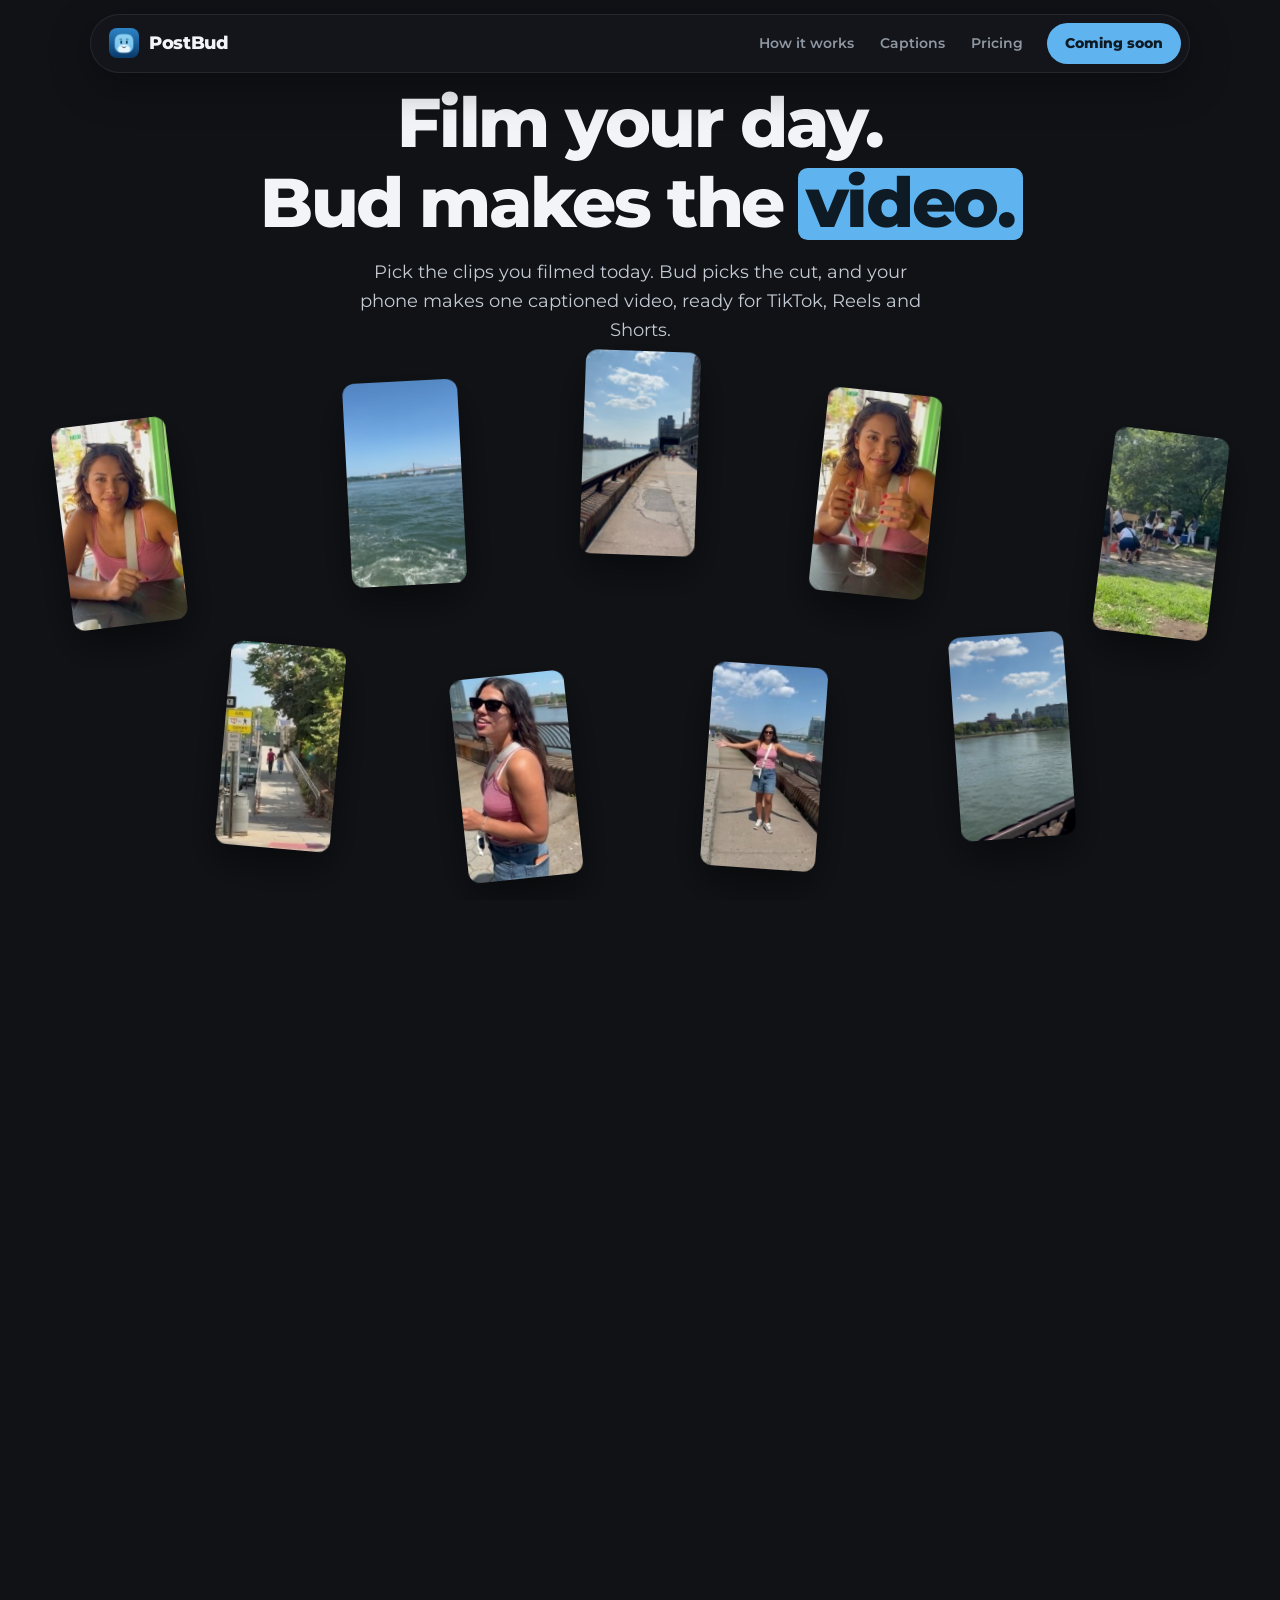
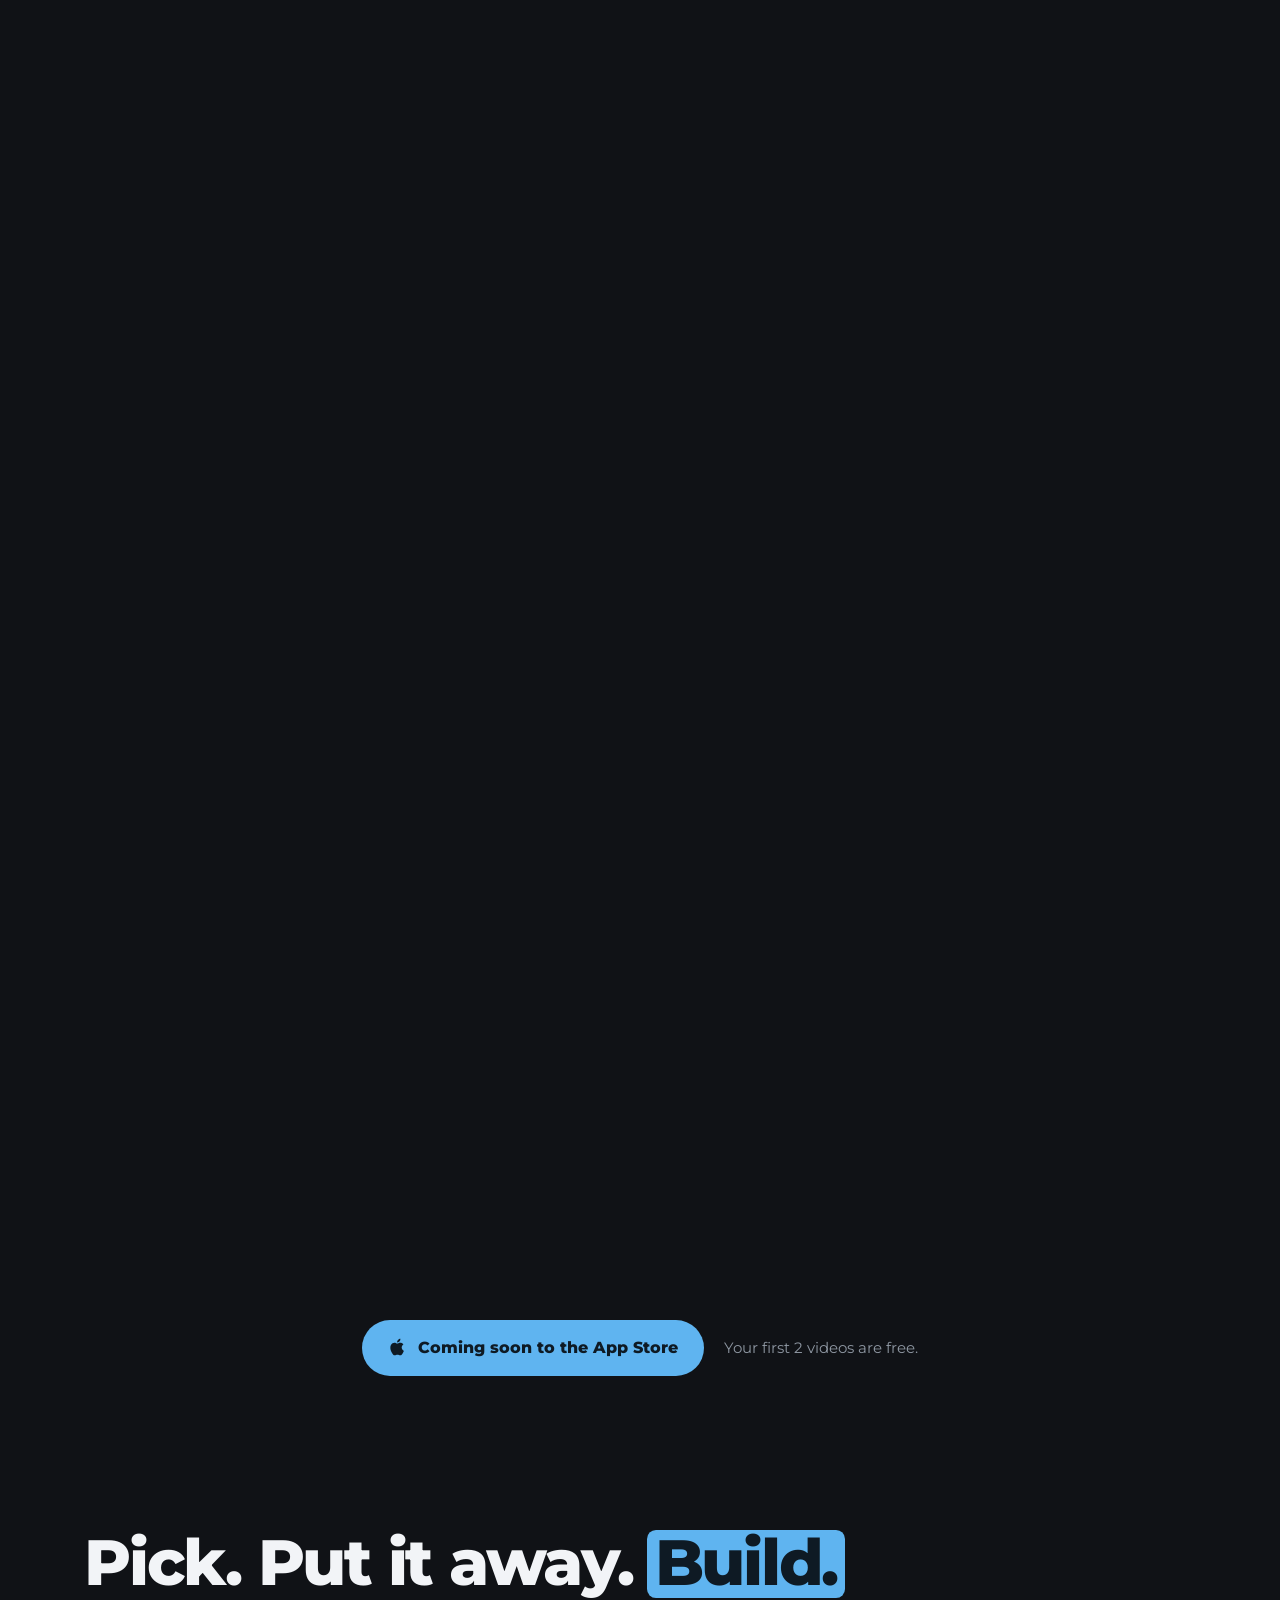
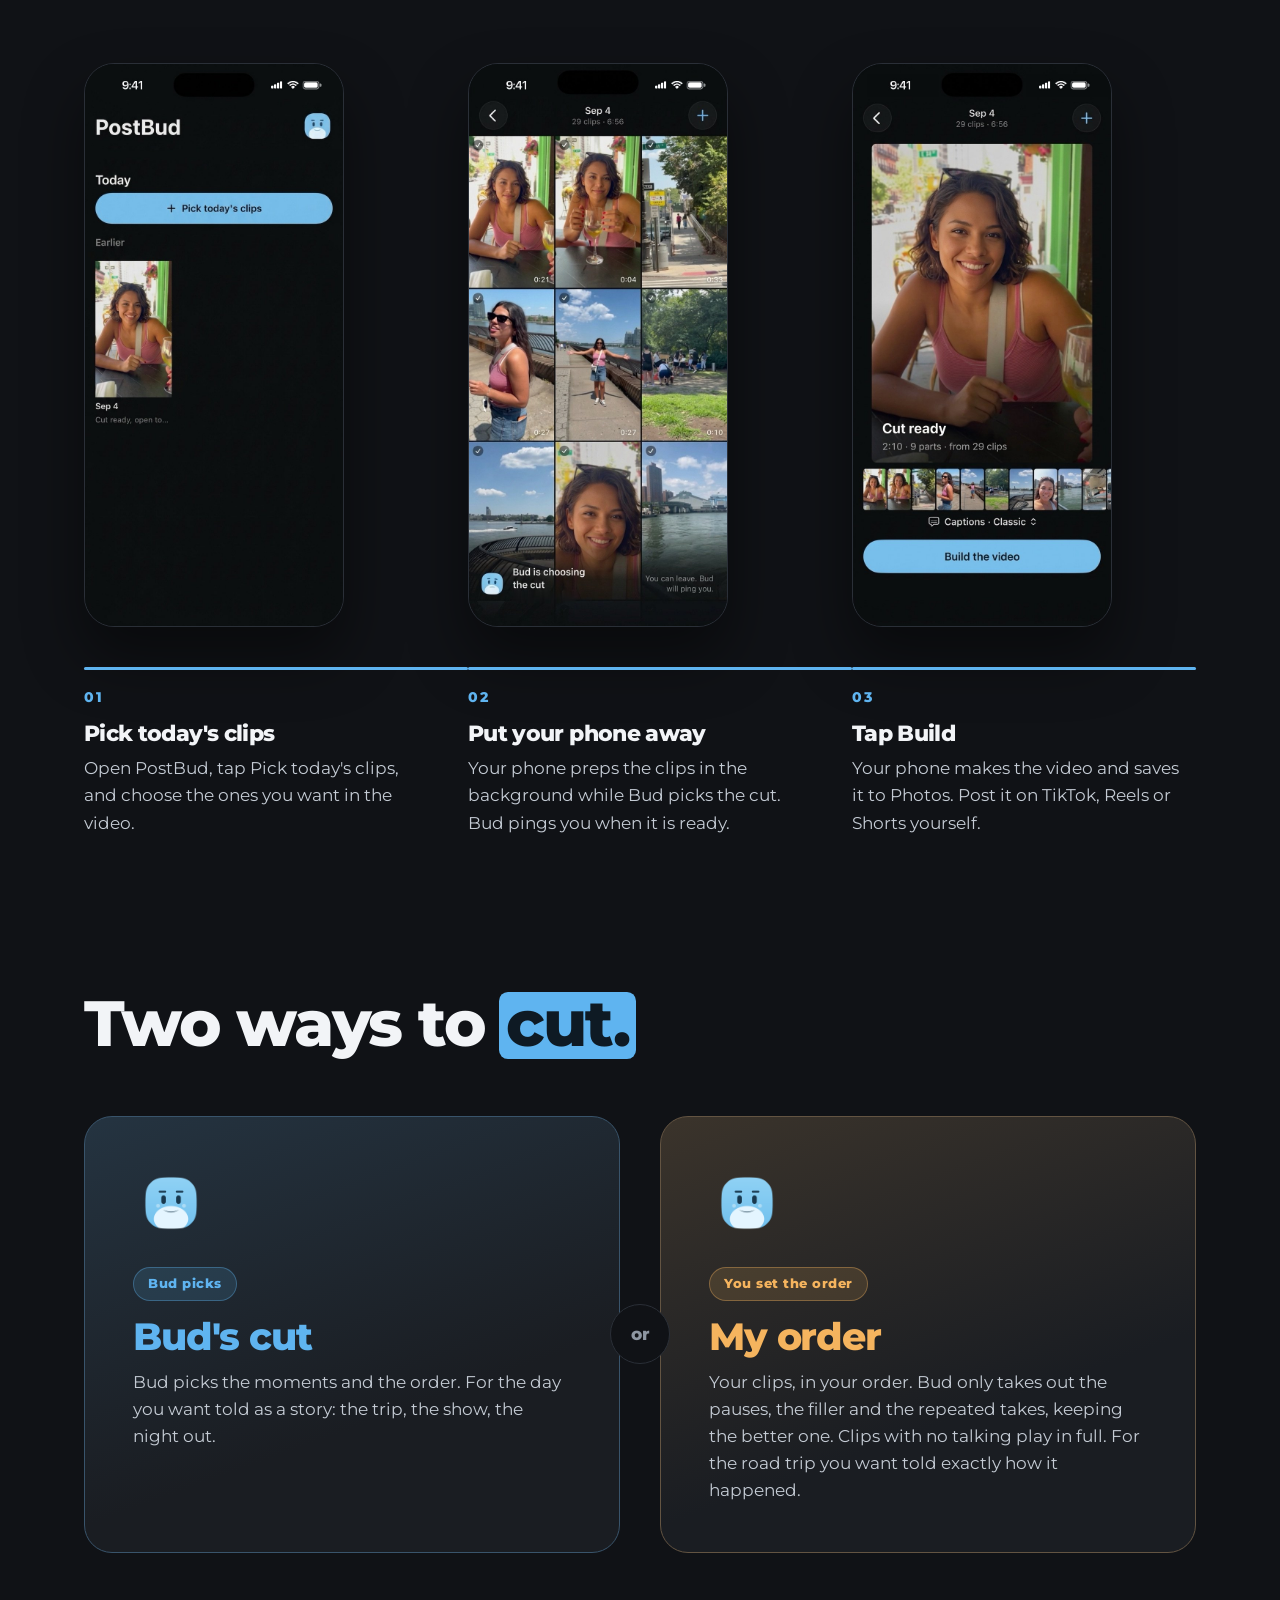
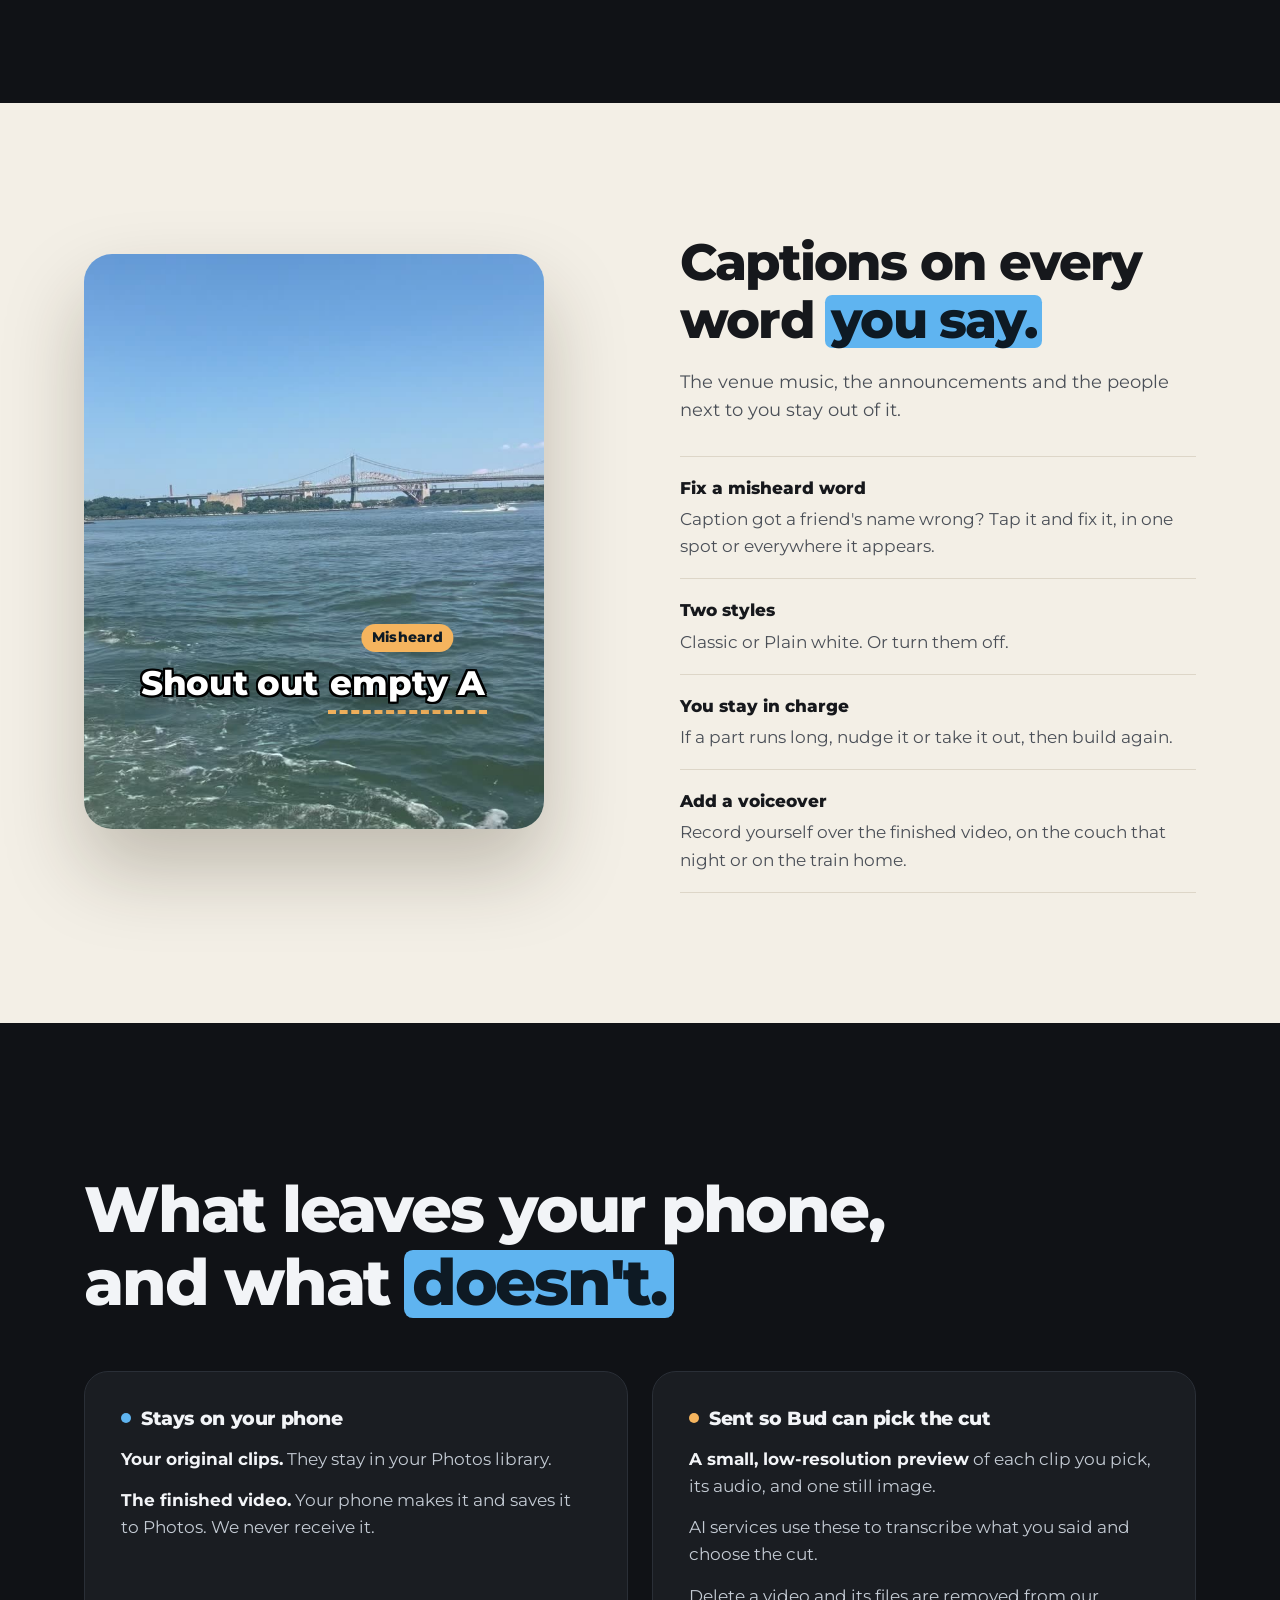
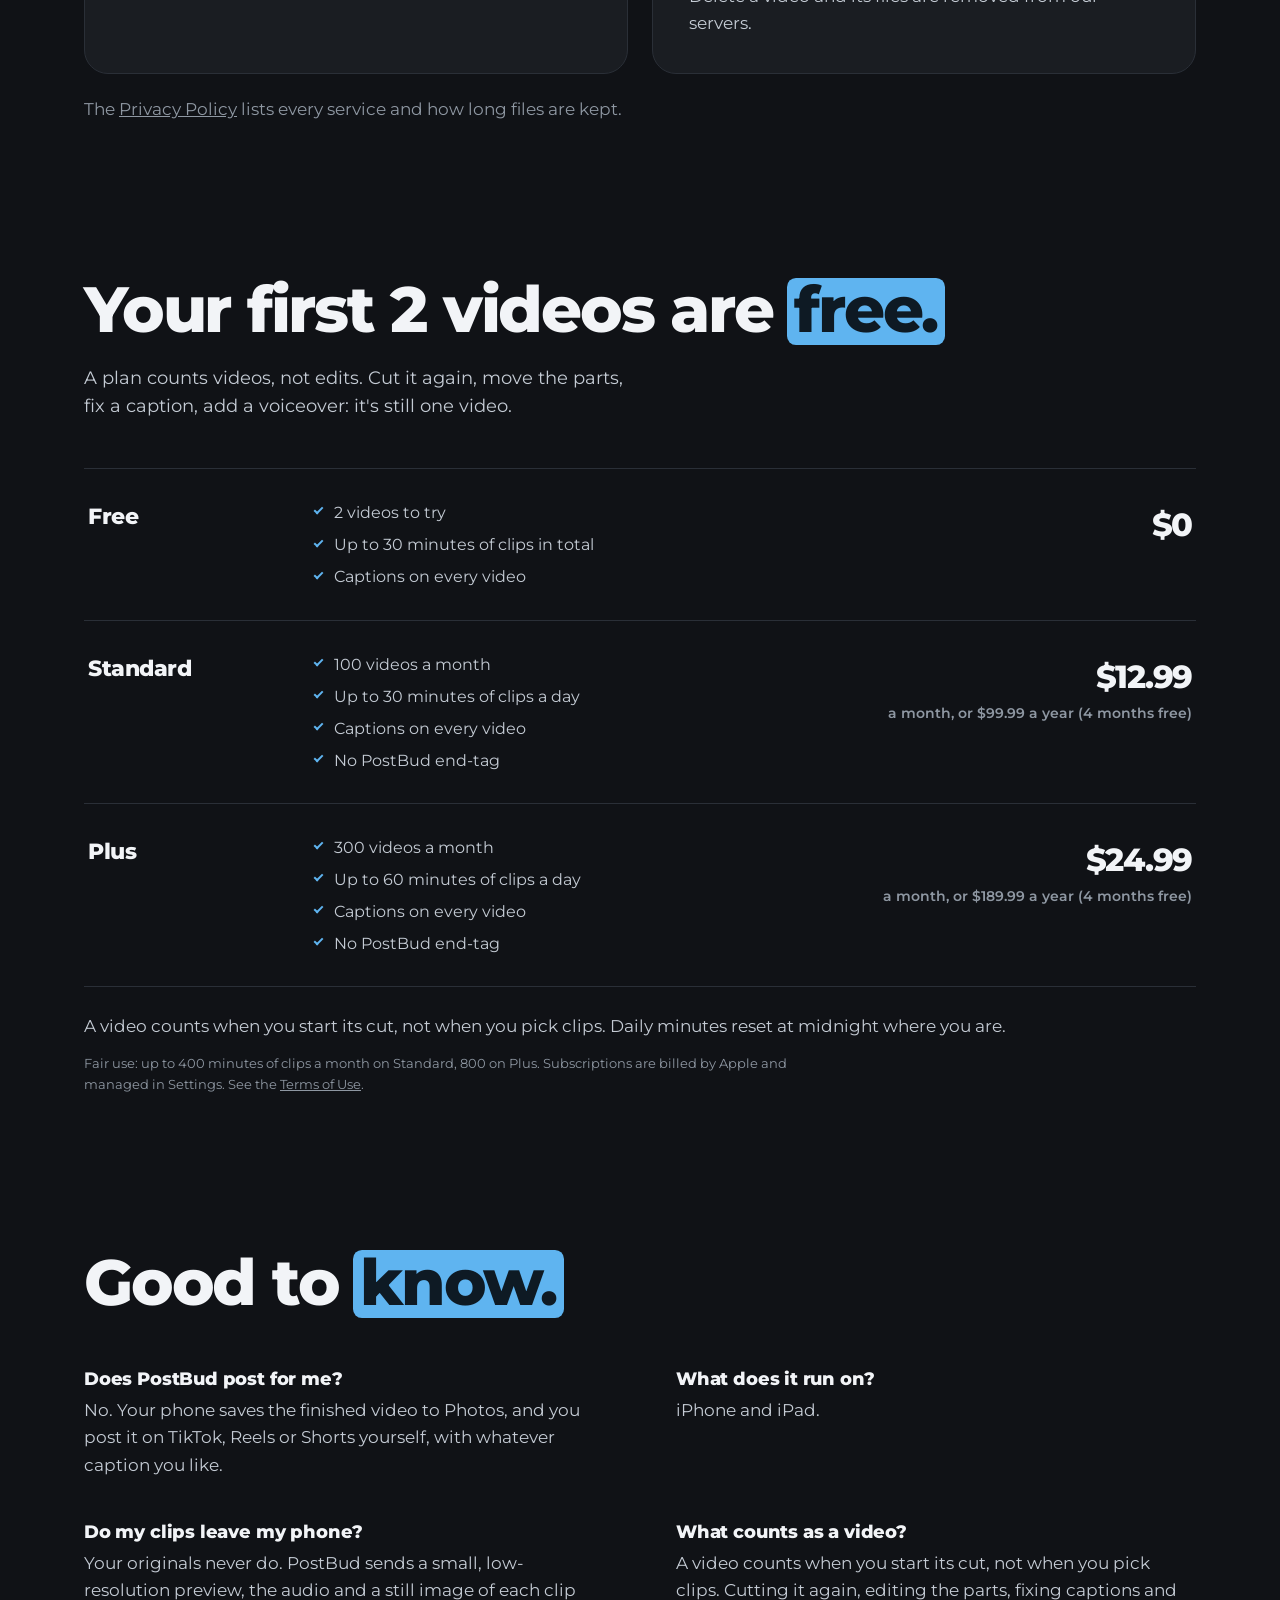
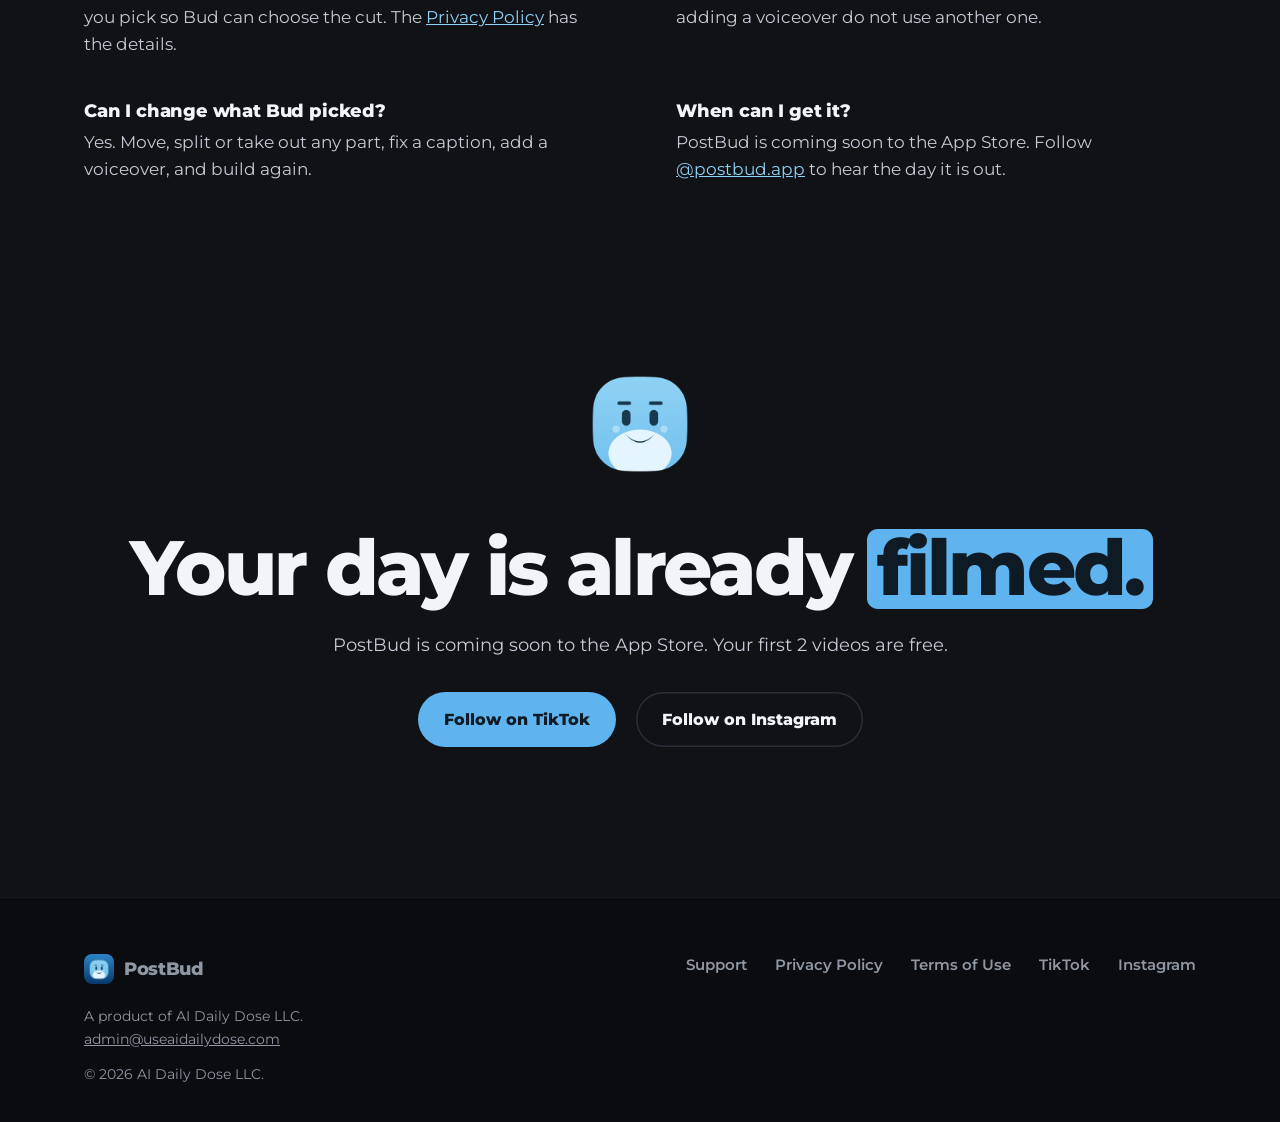
==== index.html @ 772646cc "Free tier: first 2 videos free (was 3), 2026-10-09. Co-Authored-By: Claude Fable 5.1 <noreply@anthro" ====
<!DOCTYPE html>
<html lang="en">
<head>
<meta charset="UTF-8">
<meta name="viewport" content="width=device-width, initial-scale=1.0">
<title>PostBud: film your day, Bud makes the video</title>
<meta name="description" content="Pick the clips you filmed today. Bud picks the cut, and your phone makes one captioned video for TikTok, Reels and Shorts.">
<meta name="theme-color" content="#101216">
<meta property="og:title" content="PostBud: film your day, Bud makes the video">
<meta property="og:description" content="Pick the clips you filmed today. Bud picks the cut, and your phone makes one captioned video.">
<meta property="og:image" content="https://postbud.app/icon.png">
<link rel="icon" type="image/png" href="/icon.png">
<link rel="preload" href="assets/montserrat.woff" as="font" type="font/woff" crossorigin>
<link rel="stylesheet" href="home.css?v=11">
<script>
  document.documentElement.classList.add('js');
  if (!window.matchMedia('(prefers-reduced-motion: reduce)').matches) document.documentElement.classList.add('anim');
</script>
</head>
<body>

<header class="nav">
  <a class="brand" href="#top"><img src="/icon.png" alt="">PostBud</a>
  <nav class="links">
    <a href="#how">How it works</a>
    <a href="#captions">Captions</a>
    <a href="#pricing">Pricing</a>
  </nav>
  <a class="btn btn-sm" href="#get">Coming soon</a>
</header>

<main id="top">

<!-- The camera roll collapses into one video as you scroll -->
<section class="scene" id="scene">
  <div class="scene-sticky">
    <div class="scene-head">
      <h1 class="cap" id="cap" aria-label="Film your day. Bud makes the video.">
        <span class="w">Film</span> <span class="w">your</span> <span class="w">day.</span><br>
        <span class="w">Bud</span> <span class="w">makes</span> <span class="nw"><span class="w">the</span> <span class="w end">video.</span></span>
      </h1>
      <p class="lede">Pick the clips you filmed today. Bud picks the cut, and your phone makes one captioned video, ready for TikTok, Reels and Shorts.</p>
    </div>

    <div class="stage" id="stage">
      <img class="tile" src="assets/roll-1.jpg" alt="" style="--x:8;--y:30;--r:-7">
      <img class="tile" src="assets/roll-3.jpg" alt="" style="--x:21;--y:74;--r:5">
      <img class="tile" src="assets/roll-7.jpg" alt="" style="--x:31;--y:22;--r:-3">
      <img class="tile" src="assets/roll-4.jpg" alt="" style="--x:40;--y:80;--r:-6">
      <img class="tile" src="assets/roll-8.jpg" alt="" style="--x:50;--y:16;--r:2">
      <img class="tile" src="assets/roll-5.jpg" alt="" style="--x:60;--y:78;--r:4">
      <img class="tile" src="assets/roll-2.jpg" alt="" style="--x:69;--y:24;--r:6">
      <img class="tile" src="assets/roll-9.jpg" alt="" style="--x:80;--y:72;--r:-4">
      <img class="tile" src="assets/roll-6.jpg" alt="" style="--x:92;--y:32;--r:7">

      <div class="clip" id="clip">
        <video src="assets/cut.mp4" poster="assets/cut-poster.jpg" autoplay muted loop playsinline preload="metadata" aria-label="A finished PostBud video: a ferry ride on the East River with captions"></video>
      </div>

      <ul class="callouts" aria-label="What is in a PostBud video">
        <li class="co l" style="--t:16%">Captions on every word you say</li>
        <li class="co l" style="--t:50%">Dead air, filler and repeated takes: out</li>
        <li class="co l" style="--t:84%">Made on your phone, saved to Photos</li>
        <li class="co r" style="--t:30%">The moments Bud picks, in Bud's order or yours</li>
        <li class="co r" style="--t:68%">Your voiceover on top, if you want one</li>
      </ul>
    </div>
  </div>
</section>

<section class="after-scene">
  <div class="wrap">
    <ul class="co-list">
      <li>Captions on every word you say</li>
      <li>The moments Bud picks, in Bud's order or yours</li>
      <li>Dead air, filler and repeated takes: out</li>
      <li>Your voiceover on top, if you want one</li>
      <li>Made on your phone, saved to Photos</li>
    </ul>
    <div class="actions">
      <a class="btn" href="#get"><svg viewBox="0 0 24 24" aria-hidden="true"><path d="M16.4 12.6c0-2.5 2-3.6 2.1-3.7-1.2-1.7-3-1.9-3.6-2-1.5-.2-3 .9-3.8.9-.8 0-2-.9-3.3-.9-1.7 0-3.3 1-4.1 2.5-1.8 3.1-.5 7.6 1.3 10.1.8 1.2 1.8 2.6 3.1 2.5 1.3 0 1.7-.8 3.3-.8 1.5 0 1.9.8 3.3.8 1.4 0 2.2-1.2 3-2.5 1-1.4 1.4-2.8 1.4-2.9 0 0-2.7-1-2.7-4zM13.9 5.2c.7-.8 1.1-1.9 1-3.1-1 0-2.2.7-2.9 1.5-.6.7-1.2 1.9-1 3 1.1.1 2.2-.6 2.9-1.4z"/></svg>Coming soon to the App Store</a>
      <span class="free">Your first 2 videos are free.</span>
    </div>
  </div>
</section>

<section class="how" id="how">
  <div class="wrap">
    <h2 class="cap reveal">Pick. Put it away. <span class="hl">Build.</span></h2>
    <ol class="track" id="track">
      <li class="seg reveal">
        <img class="shot" src="assets/home.jpg" alt="PostBud home screen with the Pick today's clips button" loading="lazy">
        <span class="mark">01</span>
        <h3>Pick today's clips</h3>
        <p>Open PostBud, tap Pick today's clips, and choose the ones you want in the video.</p>
      </li>
      <li class="seg reveal">
        <img class="shot" src="assets/choosing.jpg" alt="The clips grid while Bud is choosing the cut, with the note: you can leave, Bud will ping you" loading="lazy">
        <span class="mark">02</span>
        <h3>Put your phone away</h3>
        <p>Your phone preps the clips in the background while Bud picks the cut. Bud pings you when it is ready.</p>
      </li>
      <li class="seg reveal">
        <img class="shot" src="assets/cutready.jpg" alt="The Cut ready screen with the Build the video button" loading="lazy">
        <span class="mark">03</span>
        <h3>Tap Build</h3>
        <p>Your phone makes the video and saves it to Photos. Post it on TikTok, Reels or Shorts yourself.</p>
      </li>
    </ol>
  </div>
</section>

<section class="ways">
  <div class="wrap">
    <h2 class="cap reveal">Two ways to <span class="hl">cut.</span></h2>
    <div class="halves">
      <div class="half half-bud reveal">
        <img src="assets/bud-idle.png" alt="">
        <span class="tag">Bud picks</span>
        <h3>Bud's cut</h3>
        <p>Bud picks the moments and the order. For the day you want told as a story: the trip, the show, the night out.</p>
      </div>
      <span class="or" aria-hidden="true">or</span>
      <div class="half half-order reveal">
        <img src="assets/bud-idle.png" alt="">
        <span class="tag">You set the order</span>
        <h3>My order</h3>
        <p>Your clips, in your order. Bud only takes out the pauses, the filler and the repeated takes, keeping the better one. Clips with no talking play in full. For the road trip you want told exactly how it happened.</p>
      </div>
    </div>
  </div>
</section>

<section class="paper" id="captions">
  <div class="wrap paper-in">
    <div class="demo reveal">
      <div class="demo-frame">
        <img src="assets/fix-frame.jpg" alt="A still from the ferry ride" loading="lazy">
        <p class="demo-cap">Shout out <span class="word"><span class="flag" id="flag">Misheard</span><button type="button" class="mis" id="mis" aria-label="Misheard caption word: empty A. Double tap to see it fixed.">empty A</button></span></p>
      </div>
      <p class="demo-note" id="note" aria-live="polite">&nbsp;</p>
    </div>
    <div class="paper-copy reveal">
      <h2 class="cap">Captions on every word <span class="hl">you say.</span></h2>
      <p>The venue music, the announcements and the people next to you stay out of it.</p>
      <dl class="feats">
        <dt>Fix a misheard word</dt><dd>Caption got a friend's name wrong? Tap it and fix it, in one spot or everywhere it appears.</dd>
        <dt>Two styles</dt><dd>Classic or Plain white. Or turn them off.</dd>
        <dt>You stay in charge</dt><dd>If a part runs long, nudge it or take it out, then build again.</dd>
        <dt>Add a voiceover</dt><dd>Record yourself over the finished video, on the couch that night or on the train home.</dd>
      </dl>
    </div>
  </div>
</section>

<section class="private" id="privacy">
  <div class="wrap">
    <h2 class="cap reveal">What leaves your phone, and what <span class="hl">doesn't.</span></h2>
    <div class="pv reveal">
      <div class="pv-col pv-stay">
        <h3>Stays on your phone</h3>
        <ul>
          <li><strong>Your original clips.</strong> They stay in your Photos library.</li>
          <li><strong>The finished video.</strong> Your phone makes it and saves it to Photos. We never receive it.</li>
        </ul>
      </div>
      <div class="pv-col pv-sent">
        <h3>Sent so Bud can pick the cut</h3>
        <ul>
          <li><strong>A small, low-resolution preview</strong> of each clip you pick, its audio, and one still image.</li>
          <li>AI services use these to transcribe what you said and choose the cut.</li>
          <li>Delete a video and its files are removed from our servers.</li>
        </ul>
      </div>
    </div>
    <p class="pv-foot reveal">The <a href="/privacy.html">Privacy Policy</a> lists every service and how long files are kept.</p>
  </div>
</section>

<section class="pricing" id="pricing">
  <div class="wrap">
    <h2 class="cap reveal">Your first 2 videos are <span class="hl">free.</span></h2>
    <p class="sub reveal">A plan counts videos, not edits. Cut it again, move the parts, fix a caption, add a voiceover: it's still one video.</p>
    <div class="rows reveal">
      <div class="row">
        <span class="r-name">Free</span>
        <ul class="r-what"><li>2 videos to try</li><li>Up to 30 minutes of clips in total</li><li>Captions on every video</li></ul>
        <span class="r-price">$0</span>
      </div>
      <div class="row">
        <span class="r-name">Standard</span>
        <ul class="r-what"><li>100 videos a month</li><li>Up to 30 minutes of clips a day</li><li>Captions on every video</li><li>No PostBud end-tag</li></ul>
        <span class="r-price">$12.99<small>a month, or $99.99 a year <span class="nw">(4 months free)</span></small></span>
      </div>
      <div class="row">
        <span class="r-name">Plus</span>
        <ul class="r-what"><li>300 videos a month</li><li>Up to 60 minutes of clips a day</li><li>Captions on every video</li><li>No PostBud end-tag</li></ul>
        <span class="r-price">$24.99<small>a month, or $189.99 a year <span class="nw">(4 months free)</span></small></span>
      </div>
    </div>
    <p class="every reveal">A video counts when you start its cut, not when you pick clips. Daily minutes reset at midnight where you are.</p>
    <p class="fine">Fair use: up to 400 minutes of clips a month on Standard, 800 on Plus. Subscriptions are billed by Apple and managed in Settings. See the <a href="/terms.html">Terms of Use</a>.</p>
  </div>
</section>

<section class="faq" id="faq">
  <div class="wrap">
    <h2 class="cap reveal">Good to <span class="hl">know.</span></h2>
    <div class="qa">
      <div class="reveal"><h3>Does PostBud post for me?</h3><p>No. Your phone saves the finished video to Photos, and you post it on TikTok, Reels or Shorts yourself, with whatever caption you like.</p></div>
      <div class="reveal"><h3>What does it run on?</h3><p>iPhone and iPad.</p></div>
      <div class="reveal"><h3>Do my clips leave my phone?</h3><p>Your originals never do. PostBud sends a small, low-resolution preview, the audio and a still image of each clip you pick so Bud can choose the cut. The <a href="/privacy.html">Privacy Policy</a> has the details.</p></div>
      <div class="reveal"><h3>What counts as a video?</h3><p>A video counts when you start its cut, not when you pick clips. Cutting it again, editing the parts, fixing captions and adding a voiceover do not use another one.</p></div>
      <div class="reveal"><h3>Can I change what Bud picked?</h3><p>Yes. Move, split or take out any part, fix a caption, add a voiceover, and build again.</p></div>
      <div class="reveal"><h3>When can I get it?</h3><p>PostBud is coming soon to the App Store. Follow <a href="https://www.tiktok.com/@postbud.app">@postbud.app</a> to hear the day it is out.</p></div>
    </div>
  </div>
</section>

<section class="final" id="get">
  <div class="wrap reveal">
    <img class="final-bud" src="assets/bud-wave-big.png" alt="Bud waving">
    <h2 class="cap">Your day is already <span class="hl">filmed.</span></h2>
    <p>PostBud is coming soon to the App Store. Your first 2 videos are free.</p>
    <div class="actions center">
      <a class="btn" href="https://www.tiktok.com/@postbud.app">Follow on TikTok</a>
      <a class="btn btn-ghost" href="https://www.instagram.com/postbud.app">Follow on Instagram</a>
    </div>
  </div>
</section>

</main>

<footer class="footer">
  <div class="wrap foot-in">
    <div>
      <a class="brand" href="#top"><img src="/icon.png" alt="">PostBud</a>
      <p>A product of AI Daily Dose LLC.<br><a href="mailto:admin@useaidailydose.com">admin@useaidailydose.com</a></p>
    </div>
    <nav>
      <a href="/support.html">Support</a>
      <a href="/privacy.html">Privacy Policy</a>
      <a href="/terms.html">Terms of Use</a>
      <a href="https://www.tiktok.com/@postbud.app">TikTok</a>
      <a href="https://www.instagram.com/postbud.app">Instagram</a>
    </nav>
  </div>
  <p class="copy">&copy; 2026 AI Daily Dose LLC.</p>
</footer>

<script>
(function () {
  var root = document.documentElement;
  var anim = root.classList.contains('anim');
  function clamp(v) { return v < 0 ? 0 : v > 1 ? 1 : v; }
  function ease(t) { return t < .5 ? 2 * t * t : 1 - Math.pow(-2 * t + 2, 2) / 2; }

  // Headline lands word by word, like a PostBud caption
  var words = document.querySelectorAll('#cap .w');
  if (anim) {
    var i = 0;
    var tick = setInterval(function () {
      if (i > 0) words[i - 1].classList.remove('now');
      if (i >= words.length) { clearInterval(tick); document.getElementById('cap').classList.add('done'); return; }
      words[i].classList.add('said', 'now');
      i++;
    }, 260);
  } else {
    document.getElementById('cap').classList.add('done');
  }

  // Scroll scene: the camera roll collapses into the finished video
  var scene = document.getElementById('scene');
  var stage = document.getElementById('stage');
  var tiles = stage.querySelectorAll('.tile');
  var clip = document.getElementById('clip');
  var cos = stage.querySelectorAll('.co');

  function frame() {
    var vh = window.innerHeight;
    if (anim) {
      var r = scene.getBoundingClientRect();
      var p = clamp(-r.top / (r.height - vh));
      var W = stage.clientWidth, H = stage.clientHeight;
      var e = ease(clamp(p / .5));
      var fade = 1 - clamp((p - .32) / .2);
      // On a phone the outer tiles would start half off screen: squeeze the spread
      // so every tile's edge (rotation included) starts inside the page.
      var pad = W < 700 ? tiles[0].offsetWidth * .6 + 10 : 0;
      tiles.forEach(function (t) {
        var s = t.style;
        var x = pad + parseFloat(s.getPropertyValue('--x')) / 100 * (W - 2 * pad);
        var y = parseFloat(s.getPropertyValue('--y')) / 100 * H;
        var rot = parseFloat(s.getPropertyValue('--r'));
        t.style.transform = 'translate(' + (x + (W / 2 - x) * e) + 'px,' + (y + (H / 2 - y) * e) + 'px) translate(-50%,-50%) rotate(' + rot * (1 - e) + 'deg) scale(' + (1 - .35 * e) + ')';
        t.style.opacity = fade;
      });
      var c = clamp((p - .3) / .3);
      clip.style.opacity = c;
      clip.style.transform = 'translate(-50%,-50%) scale(' + (.72 + .28 * ease(c)) + ')';
      cos.forEach(function (el, k) {
        var a = clamp((p - .6 - k * .06) / .12);
        el.style.opacity = a;
        el.style.setProperty('--d', (1 - a) * 14 + 'px');
      });
    }
  }
  var queued = false;
  function onScroll() { if (!queued) { queued = true; requestAnimationFrame(function () { queued = false; frame(); }); } }
  window.addEventListener('scroll', onScroll, { passive: true });
  window.addEventListener('resize', onScroll);
  frame();

  // Caption demo: a misheard word gets fixed, on a loop while it is on screen
  var mis = document.getElementById('mis'), note = document.getElementById('note');
  var flag = document.getElementById('flag');
  var timers = [], looping = false;
  function later(ms, fn) { timers.push(setTimeout(fn, ms)); }
  function stop() { timers.forEach(clearTimeout); timers = []; }
  function type(t) { mis.innerHTML = t + '<i class="caret"></i>'; }
  function state(fixed) {
    mis.textContent = fixed ? 'MTA' : 'empty A';
    mis.classList.toggle('fixed', fixed);
    flag.textContent = fixed ? 'Fixed' : 'Misheard';
    flag.classList.toggle('ok', fixed);
    flag.classList.remove('gone');
    mis.classList.remove('tap', 'strike', 'typing');
    note.textContent = fixed ? 'Fixed everywhere it appears.' : '\u00a0';
  }
  function run() {
    stop(); state(false);
    later(1300, function () { mis.classList.add('tap'); });
    later(1560, function () { mis.classList.remove('tap'); void mis.offsetWidth; mis.classList.add('tap'); });
    later(1950, function () { mis.classList.add('strike'); flag.classList.add('gone'); });
    later(2500, function () { mis.classList.remove('strike'); mis.classList.add('typing'); type(''); });
    later(2750, function () { type('M'); });
    later(2920, function () { type('MT'); });
    later(3090, function () { type('MTA'); });
    later(3600, function () { state(true); });
    later(7600, function () { if (looping) run(); });
  }
  if (anim && 'IntersectionObserver' in window) {
    new IntersectionObserver(function (entries) {
      entries.forEach(function (e) { looping = e.isIntersecting; if (looping) run(); else { stop(); state(false); } });
    }, { threshold: .5 }).observe(mis.closest('.demo-frame'));
    mis.addEventListener('click', run);
  } else {
    mis.addEventListener('click', function () { state(!mis.classList.contains('fixed')); });
  }

  // Bud hops once when the two cut cards appear, and again on hover
  if (anim) {
    document.querySelectorAll('.half').forEach(function (card, k) {
      var bud = card.querySelector('img');
      function hop() { if (!bud.classList.contains('hop')) bud.classList.add('hop'); }
      bud.addEventListener('animationend', function () { bud.classList.remove('hop'); });
      card.addEventListener('mouseenter', hop);
      if ('IntersectionObserver' in window) {
        var seen = new IntersectionObserver(function (entries) {
          if (entries[0].isIntersecting) { seen.disconnect(); setTimeout(hop, 500 + k * 300); }
        }, { threshold: .6 });
        seen.observe(card);
      }
    });
  }

  // Fade sections in
  var els = document.querySelectorAll('.reveal');
  if (!('IntersectionObserver' in window)) { els.forEach(function (e) { e.classList.add('in'); }); return; }
  var io = new IntersectionObserver(function (entries) {
    entries.forEach(function (e) { if (e.isIntersecting) { e.target.classList.add('in'); io.unobserve(e.target); } });
  }, { rootMargin: '0px 0px -8% 0px' });
  els.forEach(function (e) { io.observe(e); });
})();
</script>
</body>
</html>
---- home.css ----
@font-face { font-family: "Montserrat"; src: url("assets/montserrat.woff") format("woff"); font-weight: 100 900; font-display: swap; }

:root {
  --bg: #101216; --bg-2: #0B0C0F; --surface: #1A1D22; --line: #2A2F37;
  --ink: #F2F4F7; --body: #C4CBD4; --muted: #8E97A2;
  --blue: #5FB4F0; --bud: #8FD1F5; --amber: #F5B45E; --on-blue: #0E1A24;
  --paper: #F3EFE6; --paper-ink: #16181C; --paper-body: #4A4F57; --paper-line: #DDD6C8;
  --wrap: 1160px; --clip-h: min(54svh, 540px);
}
*, *::before, *::after { margin: 0; padding: 0; box-sizing: border-box; }
html { scroll-behavior: smooth; scroll-padding-top: 90px; }
body { background: var(--bg); color: var(--ink); font-family: "Montserrat", -apple-system, BlinkMacSystemFont, "Segoe UI", Roboto, sans-serif; font-size: 17px; line-height: 1.6; -webkit-font-smoothing: antialiased; }
main { overflow-x: clip; }
img, video { display: block; max-width: 100%; }
a { color: var(--bud); }
p { color: var(--body); }
h1, h2, h3 { font-weight: 800; letter-spacing: -0.03em; line-height: 1.05; text-wrap: balance; }
.wrap { max-width: var(--wrap); margin: 0 auto; padding: 0 24px; position: relative; }

/* Caption type: headlines set the way PostBud captions land, key word boxed */
.cap { font-size: clamp(2.2rem, 5vw, 4rem); letter-spacing: -0.035em; line-height: 1.14; }
.hl { display: inline-block; }
.hl, .cap .w { line-height: .9; }
.hl, .cap .w.now, .cap.done .w.end { background: var(--blue); color: var(--on-blue); border-radius: .14em; padding: .05em .12em .1em; margin: 0 -.04em; -webkit-box-decoration-break: clone; box-decoration-break: clone; }

/* Nav: a floating capsule */
.nav { position: fixed; z-index: 50; top: 14px; left: 50%; transform: translateX(-50%); width: min(1100px, calc(100% - 24px)); display: flex; align-items: center; gap: 24px; padding: 8px 8px 8px 18px; border-radius: 999px; background: rgba(20, 22, 27, .94); border: 1px solid rgba(255,255,255,.08); box-shadow: 0 12px 40px rgba(0,0,0,.35); }
.brand { display: inline-flex; align-items: center; gap: 10px; color: var(--ink); text-decoration: none; font-weight: 800; font-size: 1.1rem; letter-spacing: -0.02em; }
.brand img { width: 30px; height: 30px; border-radius: 8px; }
.links { display: flex; gap: 26px; margin-left: auto; }
.links a { color: var(--muted); text-decoration: none; font-size: .9rem; font-weight: 600; }
.links a:hover { color: var(--ink); }

/* Buttons */
.btn { display: inline-flex; align-items: center; gap: 10px; padding: 15px 26px; border-radius: 999px; background: var(--blue); color: var(--on-blue); font-weight: 800; font-size: 1rem; text-decoration: none; transition: transform .2s ease, background .2s ease; }
.btn:hover { transform: translateY(-2px); background: var(--bud); }
.btn svg { width: 20px; height: 20px; fill: currentColor; margin-top: -2px; }
.btn-sm { padding: 9px 18px; font-size: .88rem; }
.btn-ghost { background: transparent; color: var(--ink); box-shadow: inset 0 0 0 1.5px var(--line); }
.btn-ghost:hover { background: rgba(255,255,255,.06); }
.actions { display: flex; flex-wrap: wrap; align-items: center; justify-content: center; gap: 14px 20px; }

/* Scene */
.anim .scene { height: 320vh; }
.scene-sticky { padding: 110px 0 40px; }
.anim .scene-sticky { position: sticky; top: 0; height: 100vh; height: 100svh; overflow: hidden; display: flex; flex-direction: column; justify-content: center; padding: 76px 0 16px; }
.scene-head { text-align: center; max-width: 920px; margin: 0 auto; padding: 0 20px; }
.scene-head h1 { font-size: clamp(2.3rem, 5.4vw, 4.5rem); line-height: 1.16; }
.cap .w { display: inline-block; transition: opacity .18s ease, background-color .18s ease, color .18s ease; }
.anim .cap .w { opacity: 0; }
.anim .cap .w.said { opacity: 1; }
.nw { white-space: nowrap; }
.lede { max-width: 36rem; margin: 16px auto 0; font-size: clamp(1rem, 1.4vw, 1.12rem); }

.stage { position: relative; width: 100%; max-width: 1240px; margin: 28px auto 0; height: calc(var(--clip-h) + 20px); }
.tile { position: absolute; left: 0; top: 0; height: calc(var(--clip-h) * .42); width: auto; aspect-ratio: 233 / 415; object-fit: cover; border-radius: 12px; box-shadow: 0 18px 40px rgba(0,0,0,.5); will-change: transform, opacity; }
html:not(.anim) .tile { display: none; }
.clip { position: absolute; z-index: 2; left: 50%; top: 50%; transform: translate(-50%, -50%); height: var(--clip-h); aspect-ratio: 9 / 16; border-radius: 22px; overflow: hidden; background: #000; box-shadow: 0 30px 90px rgba(0,0,0,.6), 0 0 0 1px rgba(255,255,255,.1); will-change: transform, opacity; }
.anim .clip { opacity: 0; }
.clip video { width: 100%; height: 100%; object-fit: cover; }

.callouts { list-style: none; position: absolute; inset: 0; z-index: 3; pointer-events: none; }
.co { position: absolute; top: var(--t); width: 250px; text-wrap: balance; font-weight: 700; font-size: .95rem; line-height: 1.35; color: var(--ink); }
.co.l { right: calc(50% + var(--clip-h) * 9 / 32 + 34px); text-align: right; transform: translate(calc(var(--d, 0px) * -1), -50%); }
.co.r { left: calc(50% + var(--clip-h) * 9 / 32 + 34px); transform: translate(var(--d, 0px), -50%); }
.co::before { content: ""; position: absolute; top: 50%; width: 22px; height: 1.5px; background: var(--blue); }
.co::after { content: ""; position: absolute; top: calc(50% - 4px); width: 9px; height: 9px; border-radius: 50%; background: var(--blue); box-shadow: 0 0 0 4px rgba(95,180,240,.2); }
.co.l::before { right: -30px; } .co.l::after { right: -36px; }
.co.r::before { left: -30px; } .co.r::after { left: -36px; }
.anim .co { opacity: 0; }


.after-scene { padding: 40px 0 0; }
.co-list { display: none; list-style: none; gap: 12px; max-width: 420px; margin: 0 auto 36px; }
.co-list li { position: relative; padding-left: 24px; font-weight: 700; }
.co-list li::before { content: ""; position: absolute; left: 0; top: .5em; width: 10px; height: 10px; border-radius: 50%; background: var(--blue); }
.free { color: var(--muted); font-size: .95rem; }

/* How it works: three marks on a timeline that fills in */
.how { padding: 150px 0 0; }
.how .cap { margin-bottom: 64px; }
.track { list-style: none; display: grid; grid-template-columns: repeat(3, 1fr); gap: 0 40px; }
.shot { width: 100%; max-width: 260px; border-radius: 30px; border: 1px solid var(--line); box-shadow: 0 30px 60px rgba(0,0,0,.45); margin-bottom: 40px; }
.mark { position: relative; display: block; padding-top: 20px; margin-bottom: 14px; font-weight: 800; font-size: .85rem; letter-spacing: .14em; color: var(--blue); }
.mark::before, .mark::after { content: ""; position: absolute; top: 0; left: 0; height: 3px; border-radius: 3px; }
.mark::before { right: -40px; background: var(--line); }
.seg:last-child .mark::before { right: 0; }
.mark::after { width: 0; background: var(--blue); transition: width 1s cubic-bezier(.2,.7,.2,1) .3s; }
.seg.in .mark::after, html:not(.js) .mark::after { width: calc(100% + 40px); }
.seg:last-child.in .mark::after { width: 100%; }
.seg:nth-child(2) .mark::after { transition-delay: .6s; }
.seg:nth-child(3) .mark::after { transition-delay: .9s; }
.seg h3 { font-size: 1.35rem; }
.seg p { margin-top: 10px; max-width: 30ch; }

/* Two ways */
.ways { padding: 150px 0 0; }
.ways .cap { margin-bottom: 56px; }
.halves { display: grid; grid-template-columns: 1fr auto 1fr; align-items: stretch; column-gap: 20px; }
.half { --c: var(--blue); padding: 48px; border-radius: 28px; background: linear-gradient(160deg, color-mix(in srgb, var(--c) 15%, var(--surface)), var(--surface) 65%); border: 1px solid color-mix(in srgb, var(--c) 28%, var(--line)); }
.half-order { --c: var(--amber); }
.half img { width: 76px; height: 76px; margin-bottom: 26px; transform-origin: 50% 100%; }
.half img.hop { animation: hop-once 1s ease-in-out; }
@keyframes hop-once {
  0%, 100% { transform: translateY(0) scale(1, 1); }
  15% { transform: translateY(0) scale(1.06, .94); }
  38% { transform: translateY(-18px) scale(.97, 1.03); }
  60% { transform: translateY(0) scale(1.05, .95); }
  78% { transform: translateY(-5px) scale(1, 1); }
}
.tag { display: inline-block; padding: 6px 14px; border-radius: 999px; font-size: .8rem; font-weight: 800; letter-spacing: .04em; color: var(--c); background: color-mix(in srgb, var(--c) 14%, transparent); border: 1px solid color-mix(in srgb, var(--c) 35%, transparent); }
.half h3 { font-size: clamp(1.8rem, 3vw, 2.4rem); color: var(--c); margin-top: 16px; }
.half p { margin-top: 12px; font-size: 1.05rem; max-width: 40ch; }
.or { position: relative; z-index: 1; align-self: center; display: grid; place-items: center; width: 60px; height: 60px; margin: 0 -30px; border-radius: 50%; background: var(--bg); border: 1px solid var(--line); color: var(--muted); font-weight: 800; }

/* Captions: the one light section */
.paper { background: var(--paper); color: var(--paper-ink); margin-top: 150px; padding: 130px 0; }
.paper p, .paper dd { color: var(--paper-body); }
.paper-in { display: grid; grid-template-columns: 1fr 1fr; gap: 80px; align-items: center; }
.demo { max-width: 460px; }
.demo-frame { position: relative; aspect-ratio: 4 / 5; border-radius: 28px; overflow: hidden; box-shadow: 0 40px 80px rgba(40,30,10,.25); }
.demo-frame img { width: 100%; height: 100%; object-fit: cover; }
.paper .demo-cap { position: absolute; left: 0; right: 0; bottom: 20%; padding: 0 16px; text-align: center; color: #fff; font-weight: 800; font-size: clamp(1.5rem, 3.2vw, 2.1rem); letter-spacing: -0.01em; text-shadow: 0 0 2px #000, 2px 0 0 #000, -2px 0 0 #000, 0 2px 0 #000, 0 -2px 0 #000, 2px 2px 0 #000, -2px -2px 0 #000, 2px -2px 0 #000, -2px 2px 0 #000, 0 6px 18px rgba(0,0,0,.45); }
.mis { font: inherit; color: inherit; text-shadow: inherit; background: none; border: 0; border-bottom: 4px dashed var(--amber); padding: 0 .06em; cursor: pointer; }
.mis.fixed { border-bottom: 4px solid var(--blue); }
.mis:focus-visible { outline: 3px solid var(--blue); outline-offset: 4px; border-radius: 6px; }
.word { position: relative; display: inline-block; }
.flag { position: absolute; left: 50%; bottom: 100%; transform: translate(-50%, -4px); padding: 4px 10px; border-radius: 999px; background: var(--amber); color: var(--on-blue); font-size: .8rem; font-size: clamp(11px, .42em, 14px); font-weight: 800; letter-spacing: .02em; line-height: 1.4; white-space: nowrap; text-shadow: none; transition: opacity .25s ease, background-color .25s ease; }
.flag.ok { background: var(--blue); }
.flag.gone { opacity: 0; }
.mis::after { content: ""; position: absolute; left: 50%; top: 50%; width: 46px; height: 46px; margin: -23px 0 0 -23px; border-radius: 50%; background: rgba(255,255,255,.55); opacity: 0; transform: scale(.4); pointer-events: none; }
.mis { position: relative; }
.mis.tap::after { animation: tap .4s ease-out; }
@keyframes tap { 0% { opacity: .9; transform: scale(.4); } 100% { opacity: 0; transform: scale(1.6); } }
.mis.typing { border-bottom-color: transparent; }
.caret { display: inline-block; width: 3px; height: .95em; margin-left: 2px; vertical-align: -.1em; background: #fff; box-shadow: 0 0 0 1.5px #000; animation: blink .8s steps(1) infinite; }
@keyframes blink { 50% { opacity: 0; } }
.mis.strike { text-decoration: line-through; text-decoration-color: var(--amber); text-decoration-thickness: 4px; opacity: .7; transition: opacity .3s ease; }
@keyframes pulse { 0%, 100% { transform: scale(1); opacity: 1; } 50% { transform: scale(1.6); opacity: .5; } }
.demo-note { margin-top: 16px; font-weight: 700; color: #2672A8 !important; min-height: 1.6em; }
.paper-copy .cap { font-size: clamp(2rem, 4vw, 3.2rem); }
.paper-copy > p { font-size: 1.1rem; margin-top: 18px; }
.feats { margin-top: 32px; border-top: 1px solid var(--paper-line); }
.feats dt { font-weight: 800; padding-top: 18px; }
.feats dd { padding: 4px 0 18px; border-bottom: 1px solid var(--paper-line); }

/* Privacy */
.private { padding: 150px 0 0; }
.pv { display: grid; grid-template-columns: 1fr 1fr; gap: 24px; margin-top: 52px; }
.pv-col { padding: 36px; border-radius: 24px; background: var(--surface); border: 1px solid var(--line); }
.pv-col h3 { font-size: 1.2rem; letter-spacing: -0.02em; display: flex; align-items: center; gap: 10px; }
.pv-col h3::before { content: ""; width: 10px; height: 10px; border-radius: 50%; background: var(--blue); }
.pv-sent h3::before { background: var(--amber); }
.pv-col ul { list-style: none; margin-top: 18px; display: grid; gap: 14px; }
.pv-col li { color: var(--body); }
.pv-col strong { color: var(--ink); }
.pv-foot { margin-top: 22px; color: var(--muted); }
.pv-foot a { color: var(--muted); }

/* Pricing as rows */
.pricing { padding: 150px 0 0; }
.sub { font-size: 1.1rem; margin-top: 18px; max-width: 46ch; }
.rows { margin-top: 48px; border-top: 1px solid var(--line); }
.row { display: grid; grid-template-columns: 200px 1fr auto; gap: 24px; align-items: start; padding: 30px 4px; border-bottom: 1px solid var(--line); }
.r-name { font-weight: 800; font-size: 1.35rem; letter-spacing: -0.02em; }
.r-what { list-style: none; color: var(--body); font-size: 1.02rem; display: grid; gap: 6px; }
.r-what li { padding-left: 22px; position: relative; }
.r-what li::before { content: ""; position: absolute; left: 2px; top: .5em; width: 9px; height: 5px; border-left: 2px solid var(--blue); border-bottom: 2px solid var(--blue); transform: rotate(-45deg); }
.r-what small, .r-price small { display: block; color: var(--muted); font-size: .86rem; font-weight: 600; letter-spacing: 0; }
.r-price { font-weight: 800; font-size: 2rem; letter-spacing: -0.04em; text-align: right; }
.every { margin-top: 26px; }
.fine { color: var(--muted); font-size: .84rem; margin-top: 12px; max-width: 80ch; }
.fine a { color: var(--muted); }

/* FAQ */
.faq { padding: 150px 0 0; }
.faq .cap { margin-bottom: 52px; }
.qa { display: grid; grid-template-columns: 1fr 1fr; gap: 44px 72px; }
.qa h3 { font-size: 1.12rem; letter-spacing: -0.01em; }
.qa p { margin-top: 8px; }

/* Final */
.final { text-align: center; padding: 170px 0 150px; }
.final-bud { width: 140px; height: 140px; margin: 0 auto 30px; transform-origin: 50% 100%; animation: hop 3.2s ease-in-out infinite; }
@keyframes hop {
  0%, 62%, 100% { transform: translateY(0) scale(1, 1); }
  68% { transform: translateY(0) scale(1.06, .94); }
  76% { transform: translateY(-22px) scale(.97, 1.03); }
  84% { transform: translateY(0) scale(1.05, .95); }
  90% { transform: translateY(-6px) scale(1, 1); }
  95% { transform: translateY(0) scale(1, 1); }
}
.final .cap { font-size: clamp(2.4rem, 6vw, 4.8rem); }
.final p { font-size: 1.12rem; margin: 20px 0 32px; }
.actions.center { justify-content: center; }

/* Footer */
.footer { background: var(--bg-2); border-top: 1px solid rgba(255,255,255,.05); padding: 56px 0 36px; }
.foot-in { display: flex; justify-content: space-between; gap: 40px; flex-wrap: wrap; }
.footer p { color: var(--muted); font-size: .9rem; margin-top: 12px; }
.footer a { color: var(--muted); }
.footer nav { display: flex; flex-wrap: wrap; gap: 12px 28px; align-content: start; }
.footer nav a { text-decoration: none; font-size: .92rem; font-weight: 600; }
.footer nav a:hover { color: var(--ink); }
.copy { max-width: var(--wrap); margin: 40px auto 0; padding: 0 24px; }

/* Reveal: only hidden when JS runs, so the page reads without it */
.js .reveal { opacity: 0; transform: translateY(28px); transition: opacity .8s cubic-bezier(.2,.7,.2,1), transform .8s cubic-bezier(.2,.7,.2,1); }
.js .reveal.in { opacity: 1; transform: none; }
.track .reveal:nth-child(2), .qa .reveal:nth-child(2n) { transition-delay: .1s; }
.track .reveal:nth-child(3) { transition-delay: .2s; }

@media (prefers-reduced-motion: reduce) {
  .final-bud, .half img { animation: none !important; }
  .caret { animation: none; }
  html { scroll-behavior: auto; }
  .js .reveal { opacity: 1; transform: none; transition: none; }
  .mark::after { transition: none; }
}

/* Tablet */
@media (max-width: 960px) {
  :root { --clip-h: min(50svh, 460px); }
  .links { display: none; }
  .nav .btn-sm { margin-left: auto; }
  .callouts { display: none; }
  .co-list { display: grid; }
  .tile { height: calc(var(--clip-h) * .34); }
  .track { grid-template-columns: 1fr; gap: 64px; max-width: 420px; }
  .mark::before { right: 0; }
  .shot { max-width: 230px; }
  .seg.in .mark::after, html:not(.js) .mark::after { width: 100%; }
  .halves { grid-template-columns: 1fr; row-gap: 16px; }
  .or { margin: -38px auto; justify-self: center; }
  .paper-in { grid-template-columns: 1fr; gap: 56px; }
  .demo { margin: 0 auto; width: 100%; }
  .qa { grid-template-columns: 1fr; gap: 32px; }
  .pv { grid-template-columns: 1fr; }
}

/* Phone */
@media (max-width: 620px) {
  body { font-size: 16px; }
  .wrap { padding: 0 16px; }
  .nav { top: 10px; padding-left: 14px; }
  .anim .scene { height: 280vh; }
  .how, .ways, .private, .pricing, .faq { padding-top: 110px; }
  .paper { margin-top: 110px; padding: 90px 0; }
  .half { padding: 34px 26px; }
  .pv-col { padding: 28px 24px; }
  .r-what { margin-top: 8px; }
  .row { grid-template-columns: 1fr auto; grid-template-areas: "name price" "what what"; gap: 6px 16px; padding: 24px 2px; }
  .r-name { grid-area: name; }
  .r-price { grid-area: price; font-size: 1.6rem; }
  .r-what { grid-area: what; }
  .final { padding: 130px 0 110px; }
  .actions .btn { width: 100%; justify-content: center; }
}
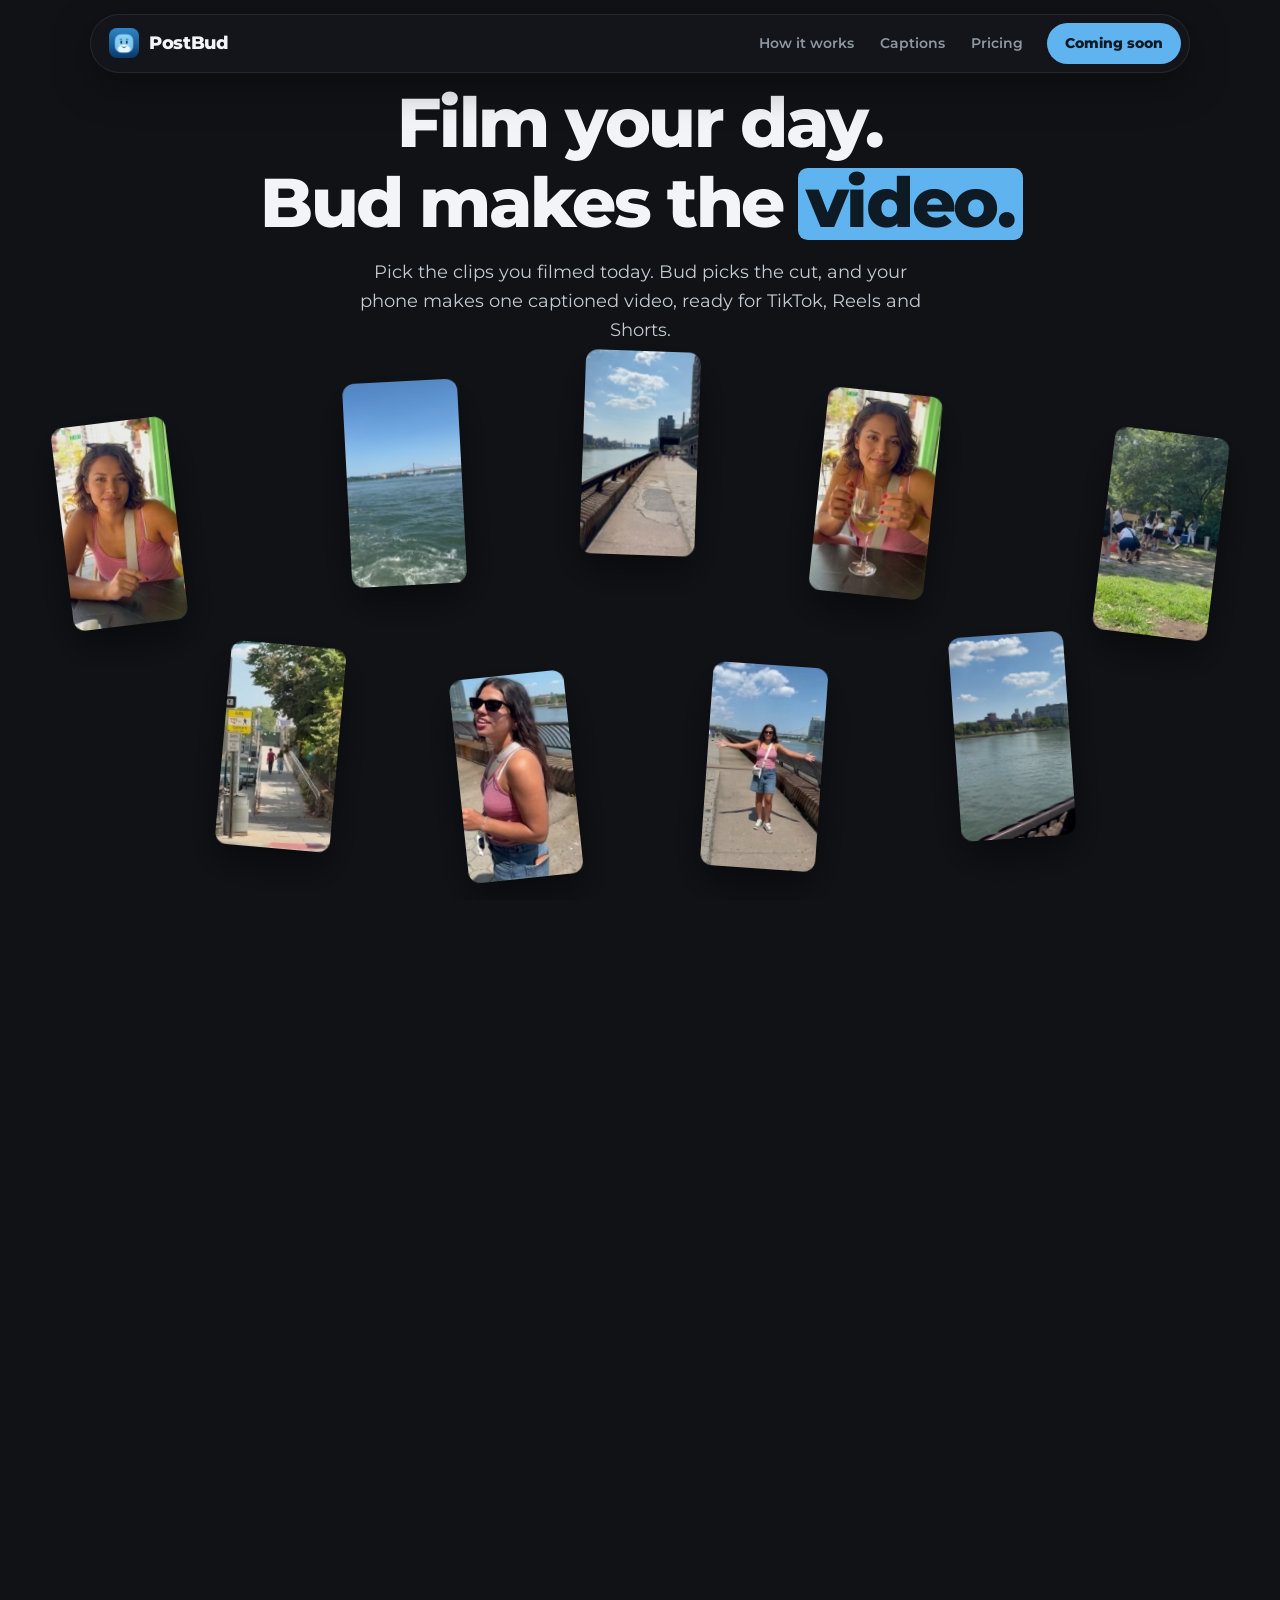
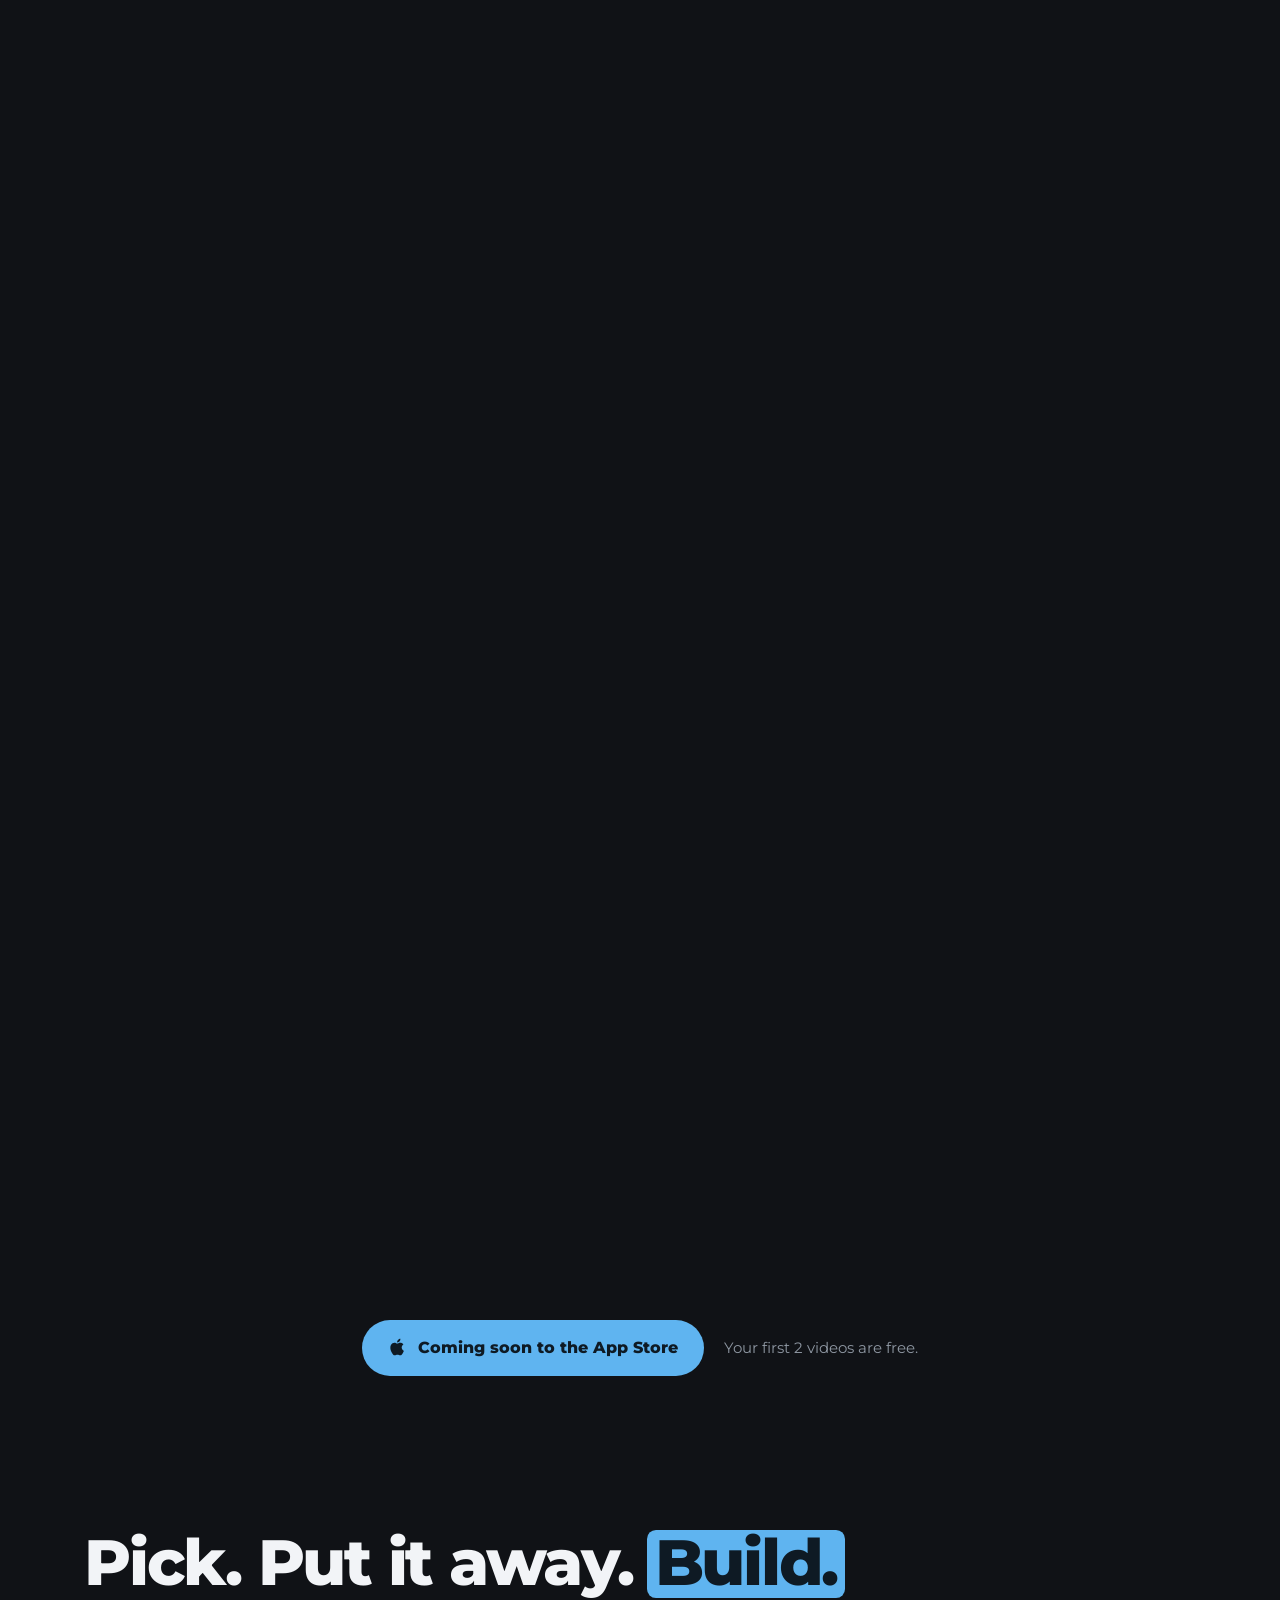
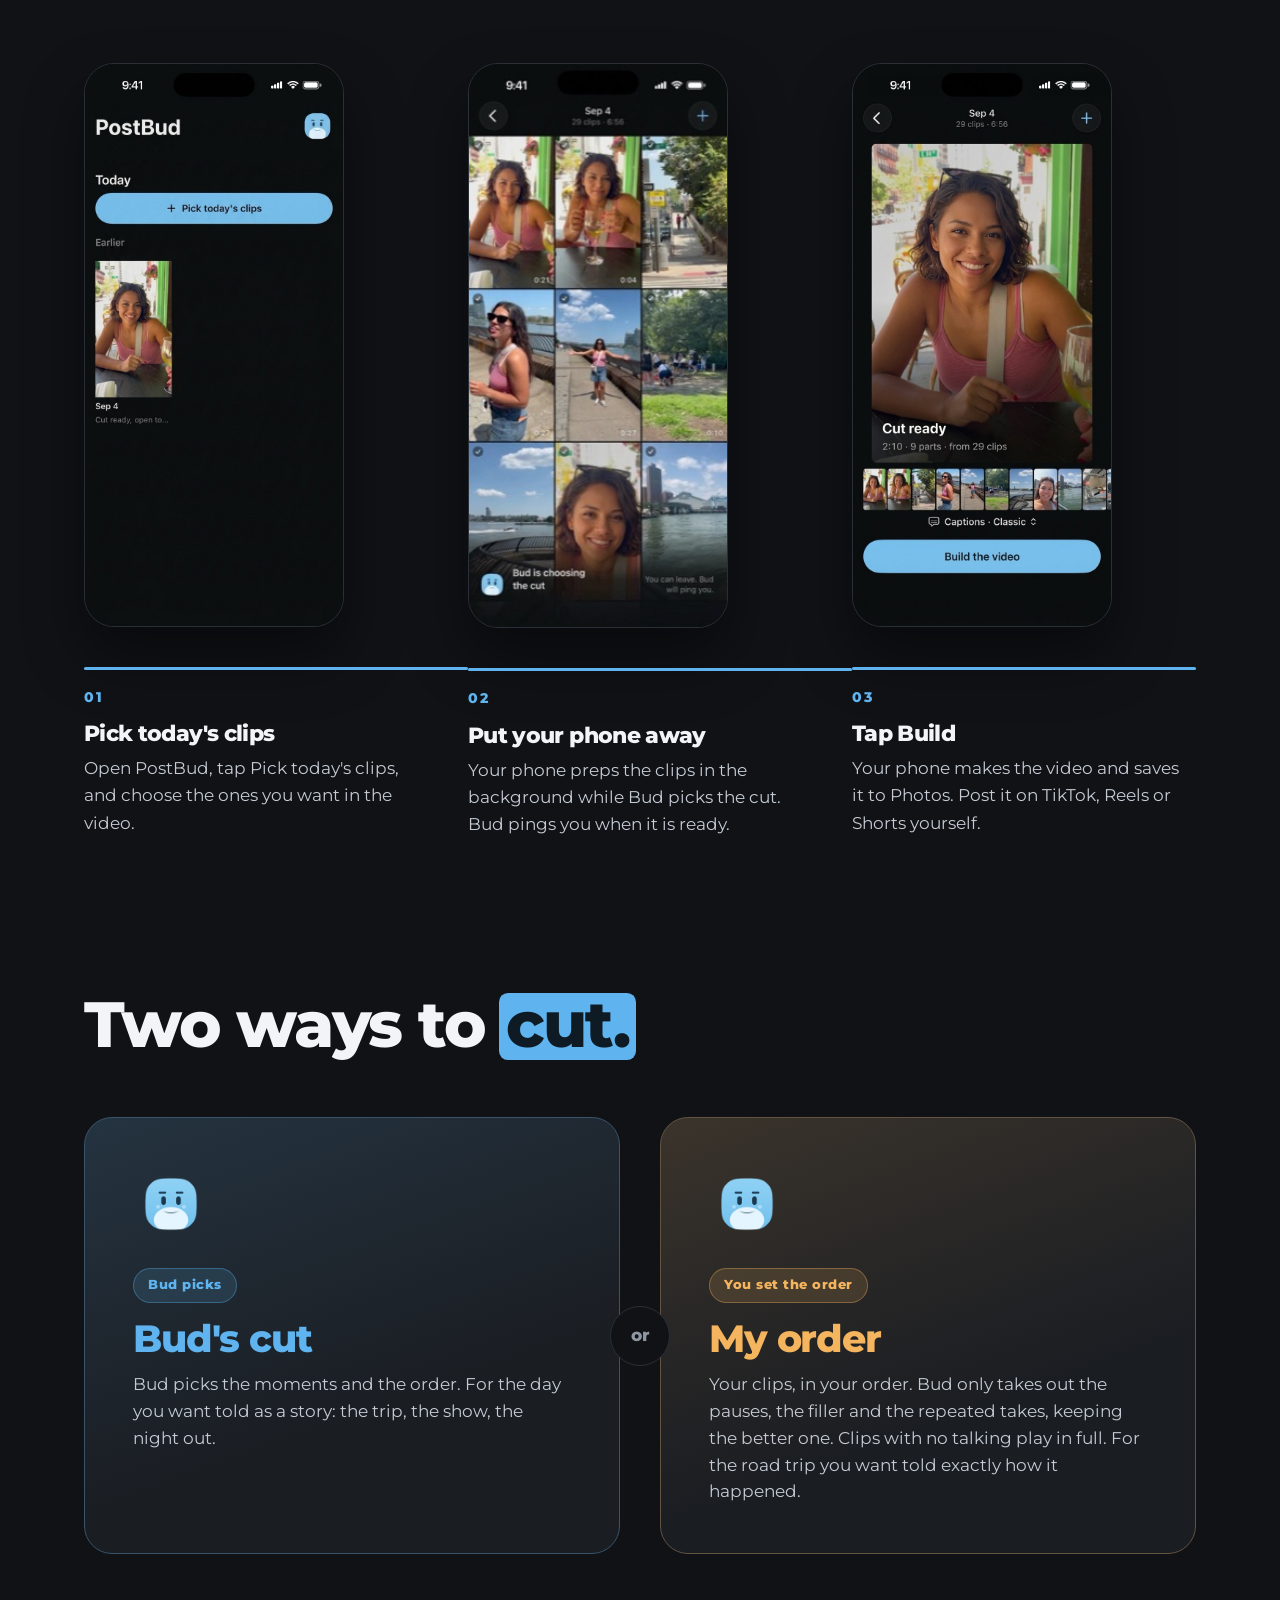
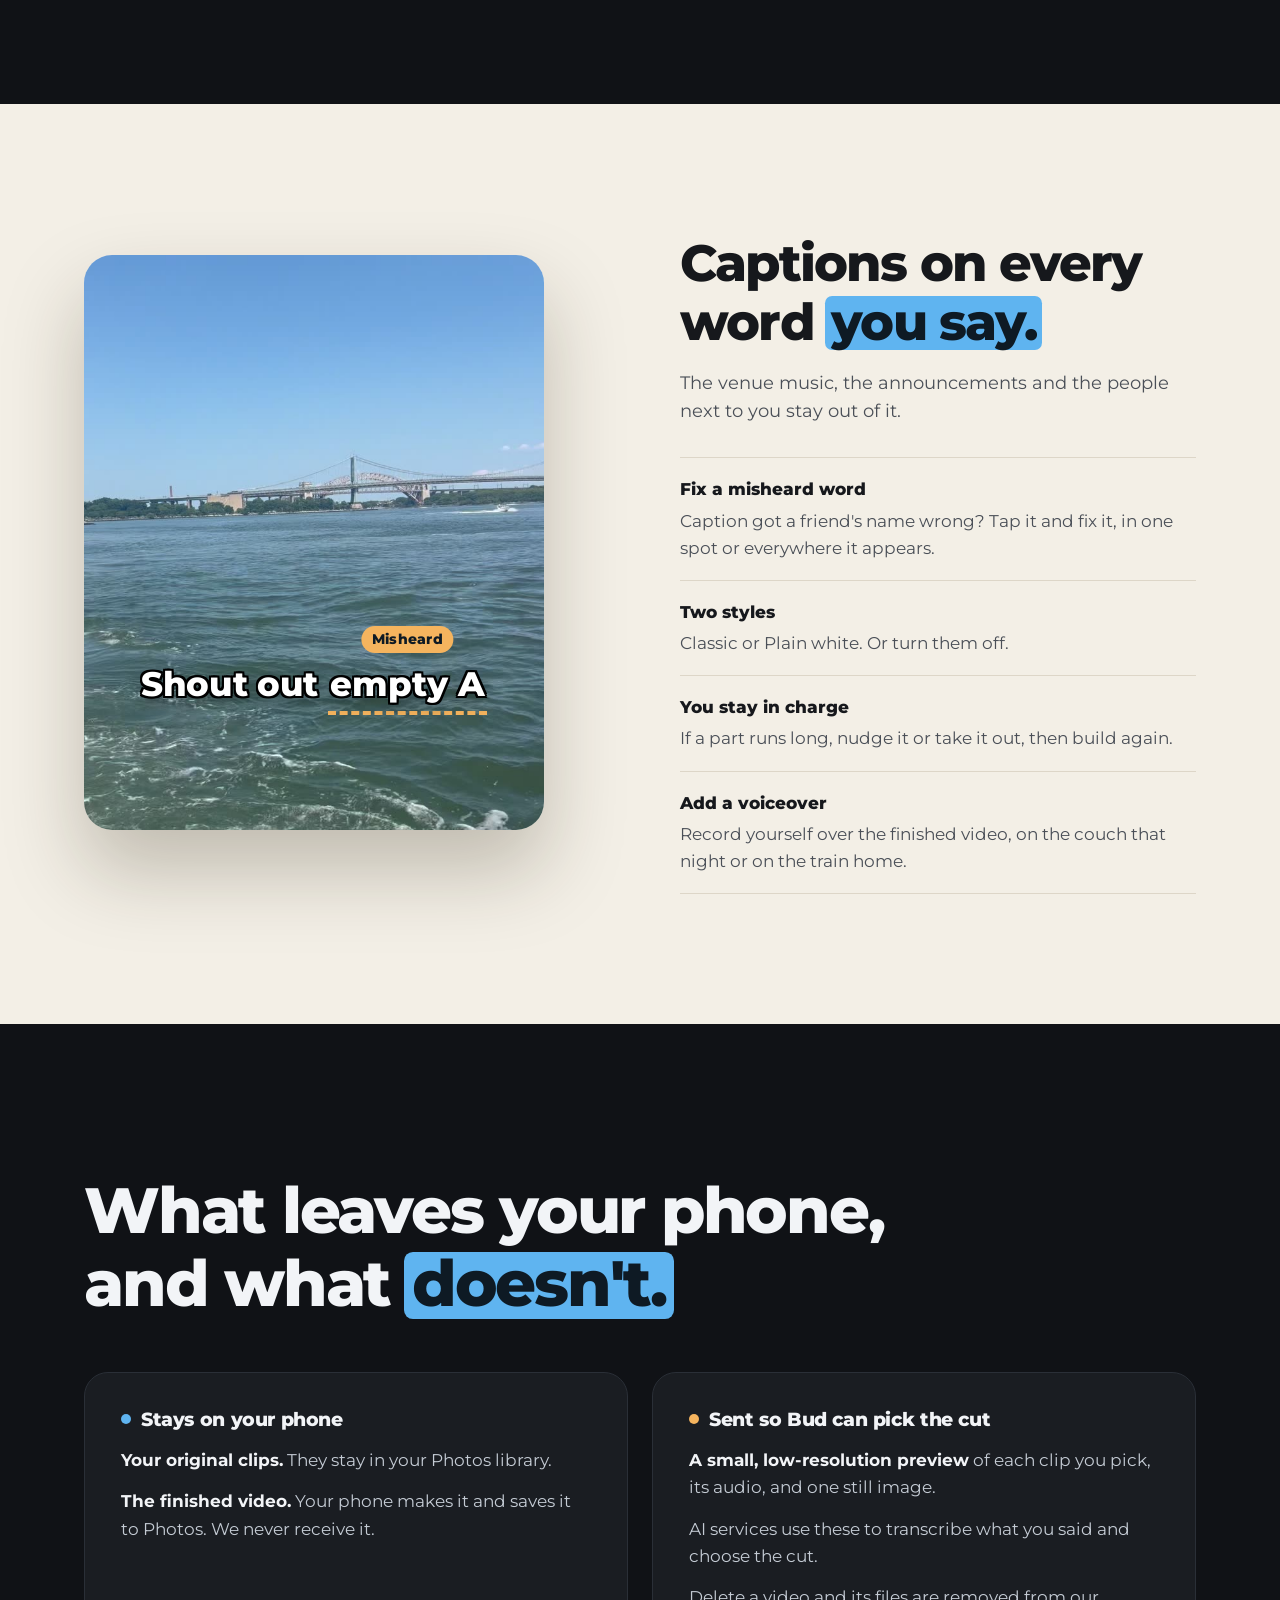
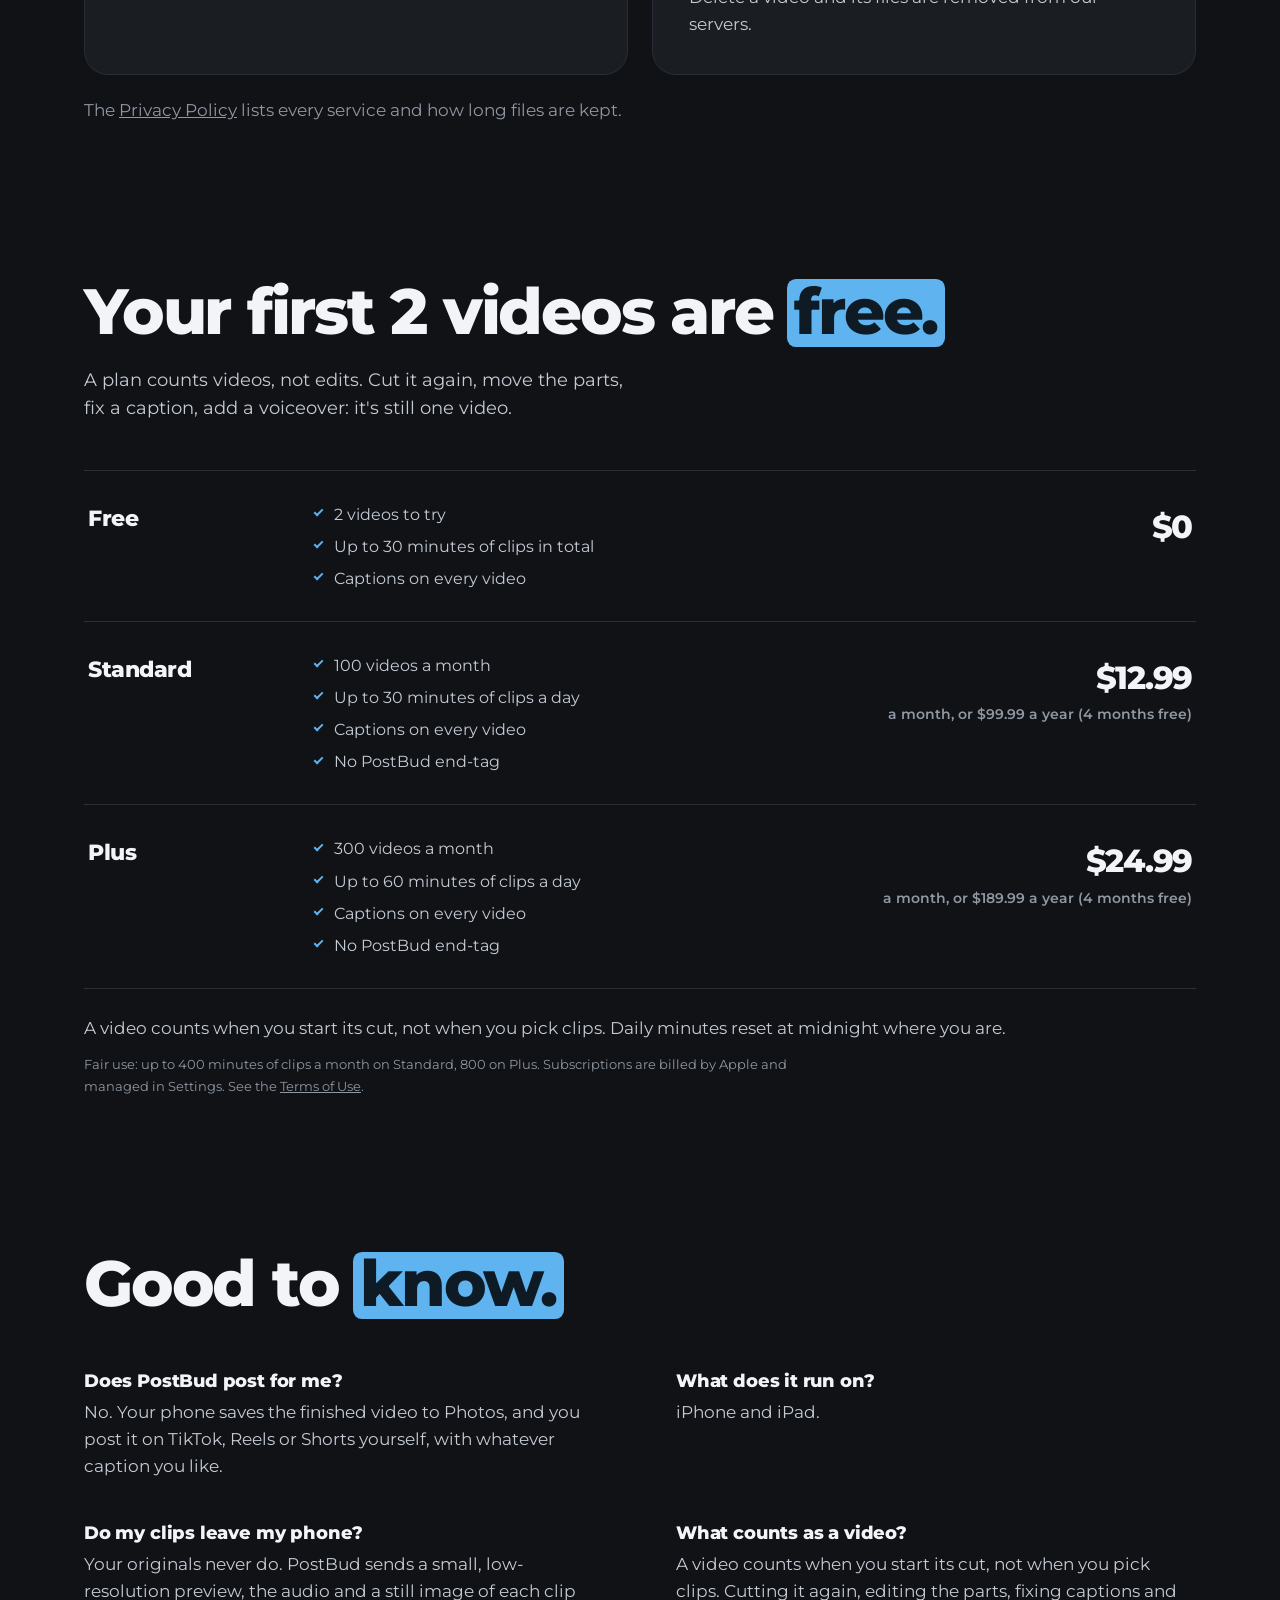
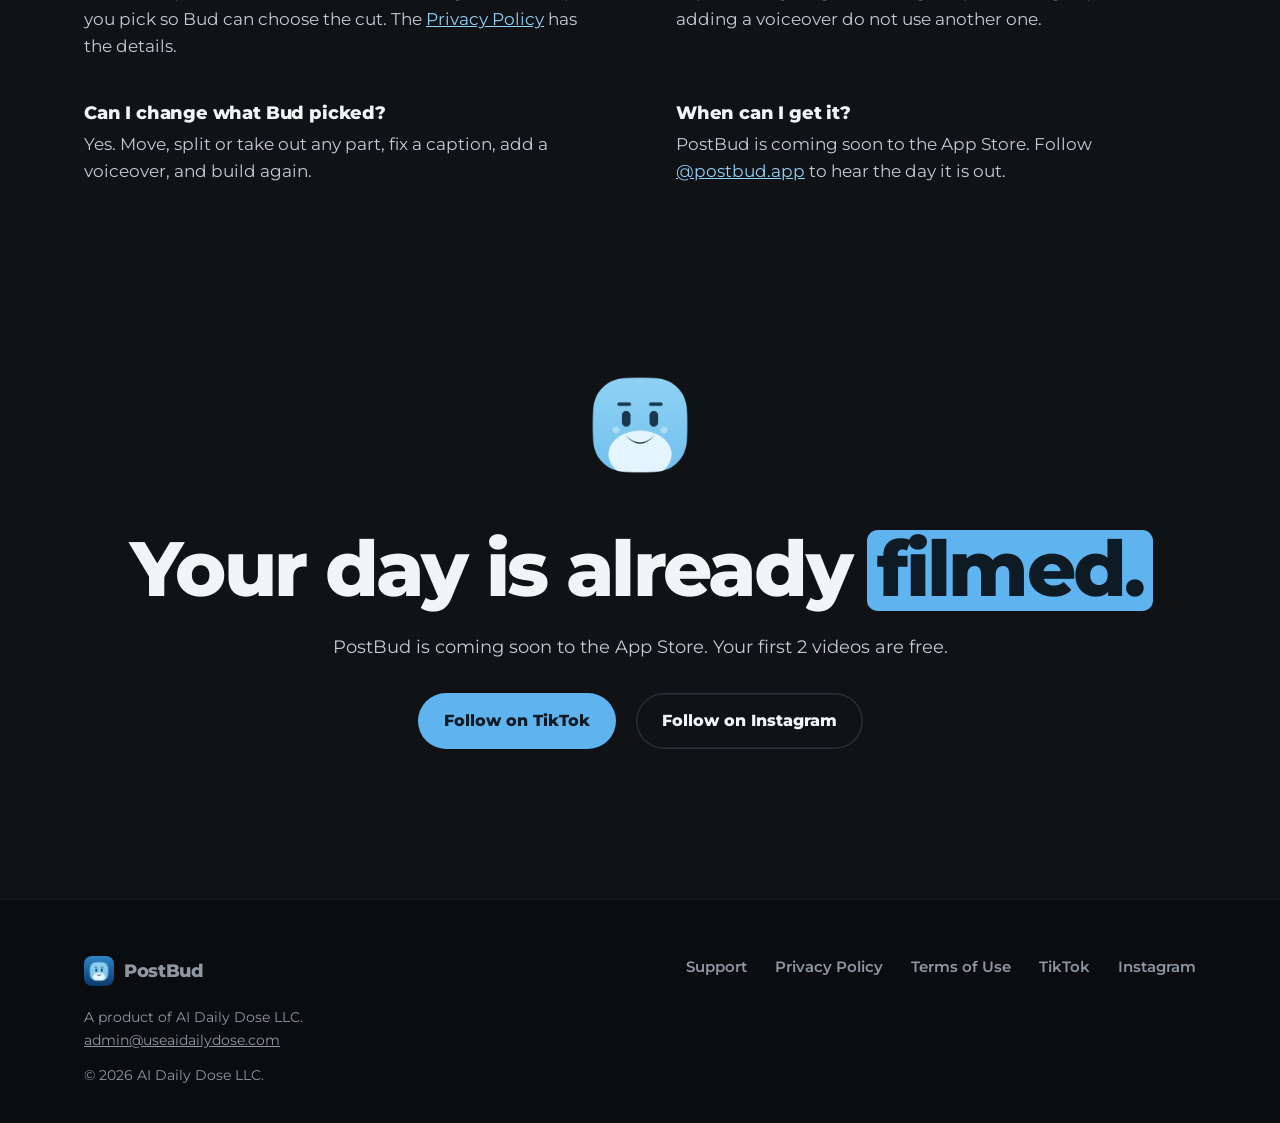
==== commit 38756a25: "Optimize images, add canonical/OG tags, fix Bud alt text - Add icon-small.png (64x64, 4KB) for inlin" ====
--- a/index.html
+++ b/index.html
@@ -8,9 +8,12 @@
 <meta name="theme-color" content="#101216">
 <meta property="og:title" content="PostBud: film your day, Bud makes the video">
 <meta property="og:description" content="Pick the clips you filmed today. Bud picks the cut, and your phone makes one captioned video.">
+<meta property="og:type" content="website">
+<meta property="og:url" content="https://postbud.app/">
 <meta property="og:image" content="https://postbud.app/icon.png">
+<link rel="canonical" href="https://postbud.app/">
 <link rel="icon" type="image/png" href="/icon.png">
-<link rel="preload" href="assets/montserrat.woff" as="font" type="font/woff" crossorigin>
+<link rel="preload" href="assets/montserrat.woff2" as="font" type="font/woff2" crossorigin>
 <link rel="stylesheet" href="home.css?v=11">
 <script>
   document.documentElement.classList.add('js');
@@ -20,7 +23,7 @@
 <body>
 
 <header class="nav">
-  <a class="brand" href="#top"><img src="/icon.png" alt="">PostBud</a>
+  <a class="brand" href="#top"><img src="/icon-small.png" alt="">PostBud</a>
   <nav class="links">
     <a href="#how">How it works</a>
     <a href="#captions">Captions</a>
@@ -115,14 +118,14 @@
     <h2 class="cap reveal">Two ways to <span class="hl">cut.</span></h2>
     <div class="halves">
       <div class="half half-bud reveal">
-        <img src="assets/bud-idle.png" alt="">
+        <img src="assets/bud-idle.png" alt="Bud">
         <span class="tag">Bud picks</span>
         <h3>Bud's cut</h3>
         <p>Bud picks the moments and the order. For the day you want told as a story: the trip, the show, the night out.</p>
       </div>
       <span class="or" aria-hidden="true">or</span>
       <div class="half half-order reveal">
-        <img src="assets/bud-idle.png" alt="">
+        <img src="assets/bud-idle.png" alt="Bud">
         <span class="tag">You set the order</span>
         <h3>My order</h3>
         <p>Your clips, in your order. Bud only takes out the pauses, the filler and the repeated takes, keeping the better one. Clips with no talking play in full. For the road trip you want told exactly how it happened.</p>
@@ -234,7 +237,7 @@
 <footer class="footer">
   <div class="wrap foot-in">
     <div>
-      <a class="brand" href="#top"><img src="/icon.png" alt="">PostBud</a>
+      <a class="brand" href="#top"><img src="/icon-small.png" alt="">PostBud</a>
       <p>A product of AI Daily Dose LLC.<br><a href="mailto:admin@useaidailydose.com">admin@useaidailydose.com</a></p>
     </div>
     <nav>
--- a/home.css
+++ b/home.css
@@ -1,4 +1,4 @@
-@font-face { font-family: "Montserrat"; src: url("assets/montserrat.woff") format("woff"); font-weight: 100 900; font-display: swap; }
+@font-face { font-family: "Montserrat"; src: url("assets/montserrat.woff2") format("woff2"), url("assets/montserrat.woff") format("woff"); font-weight: 100 900; font-display: swap; }
 
 :root {
   --bg: #101216; --bg-2: #0B0C0F; --surface: #1A1D22; --line: #2A2F37;
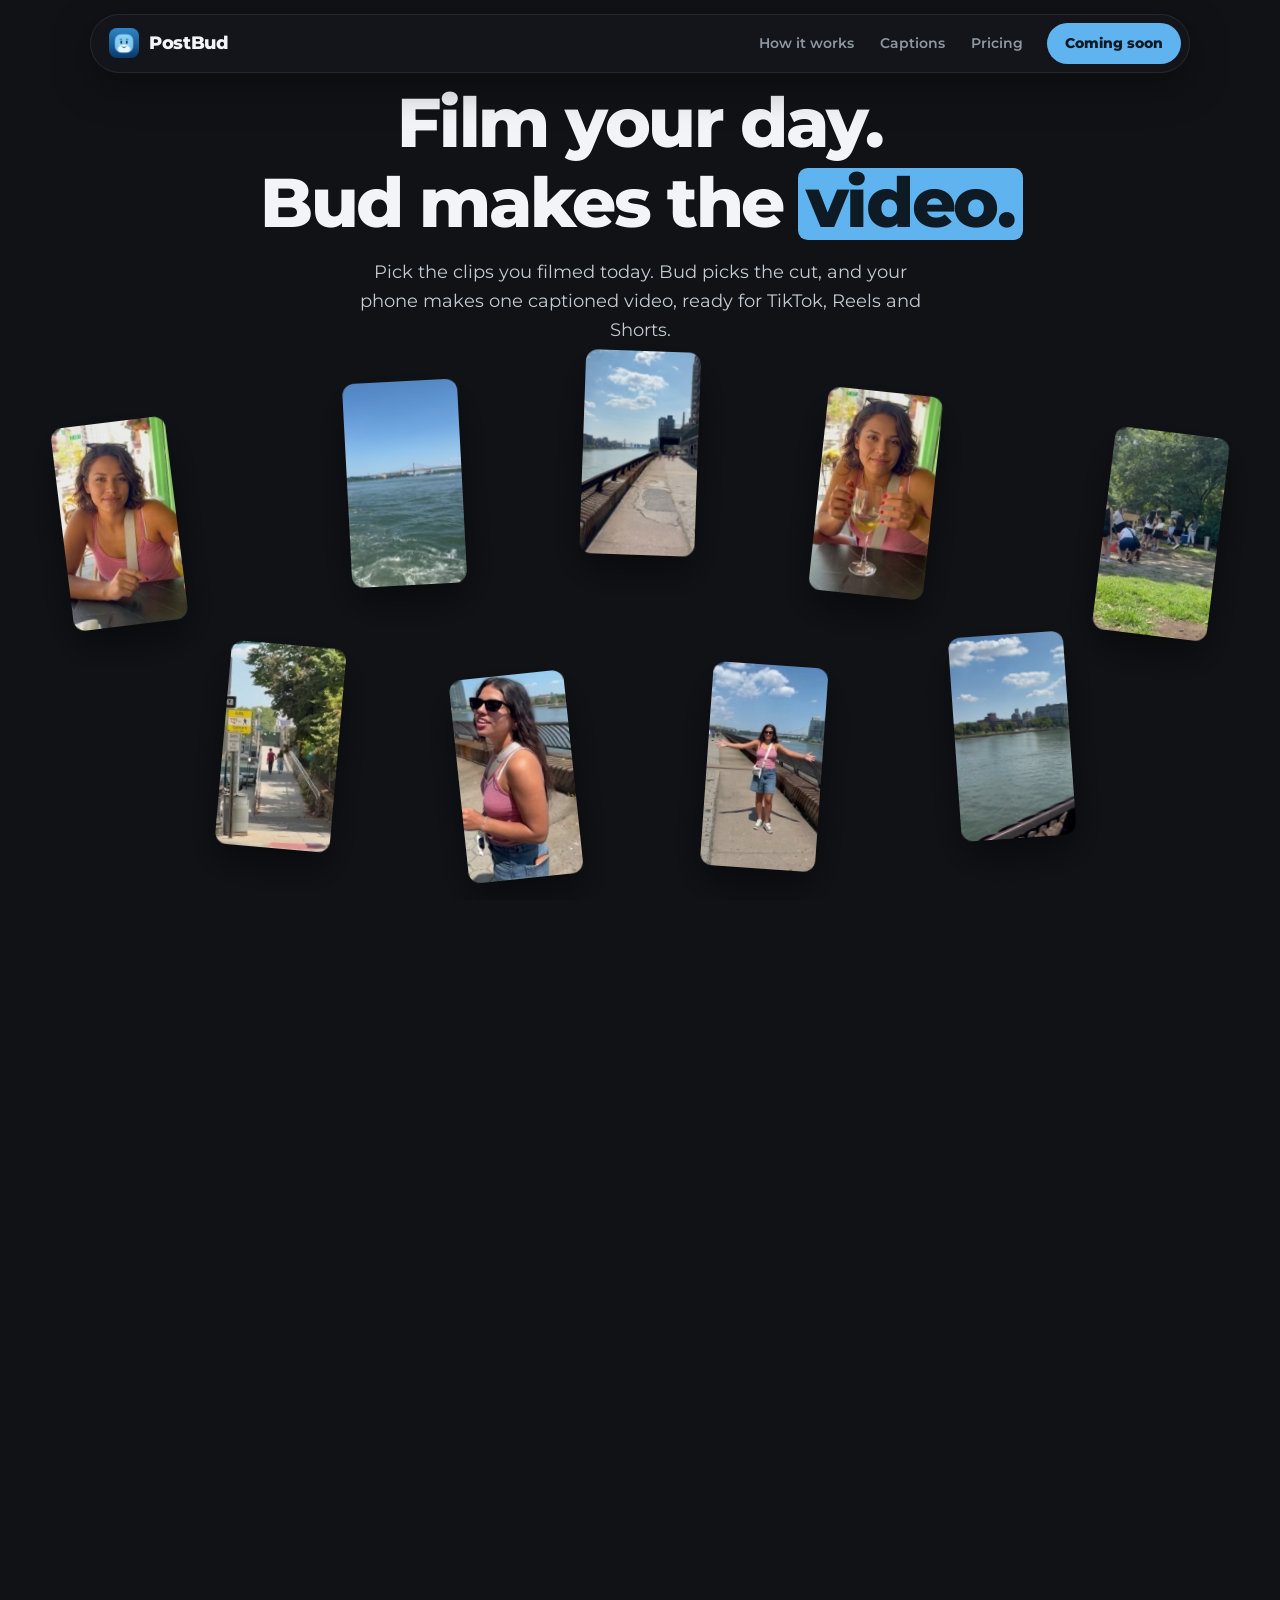
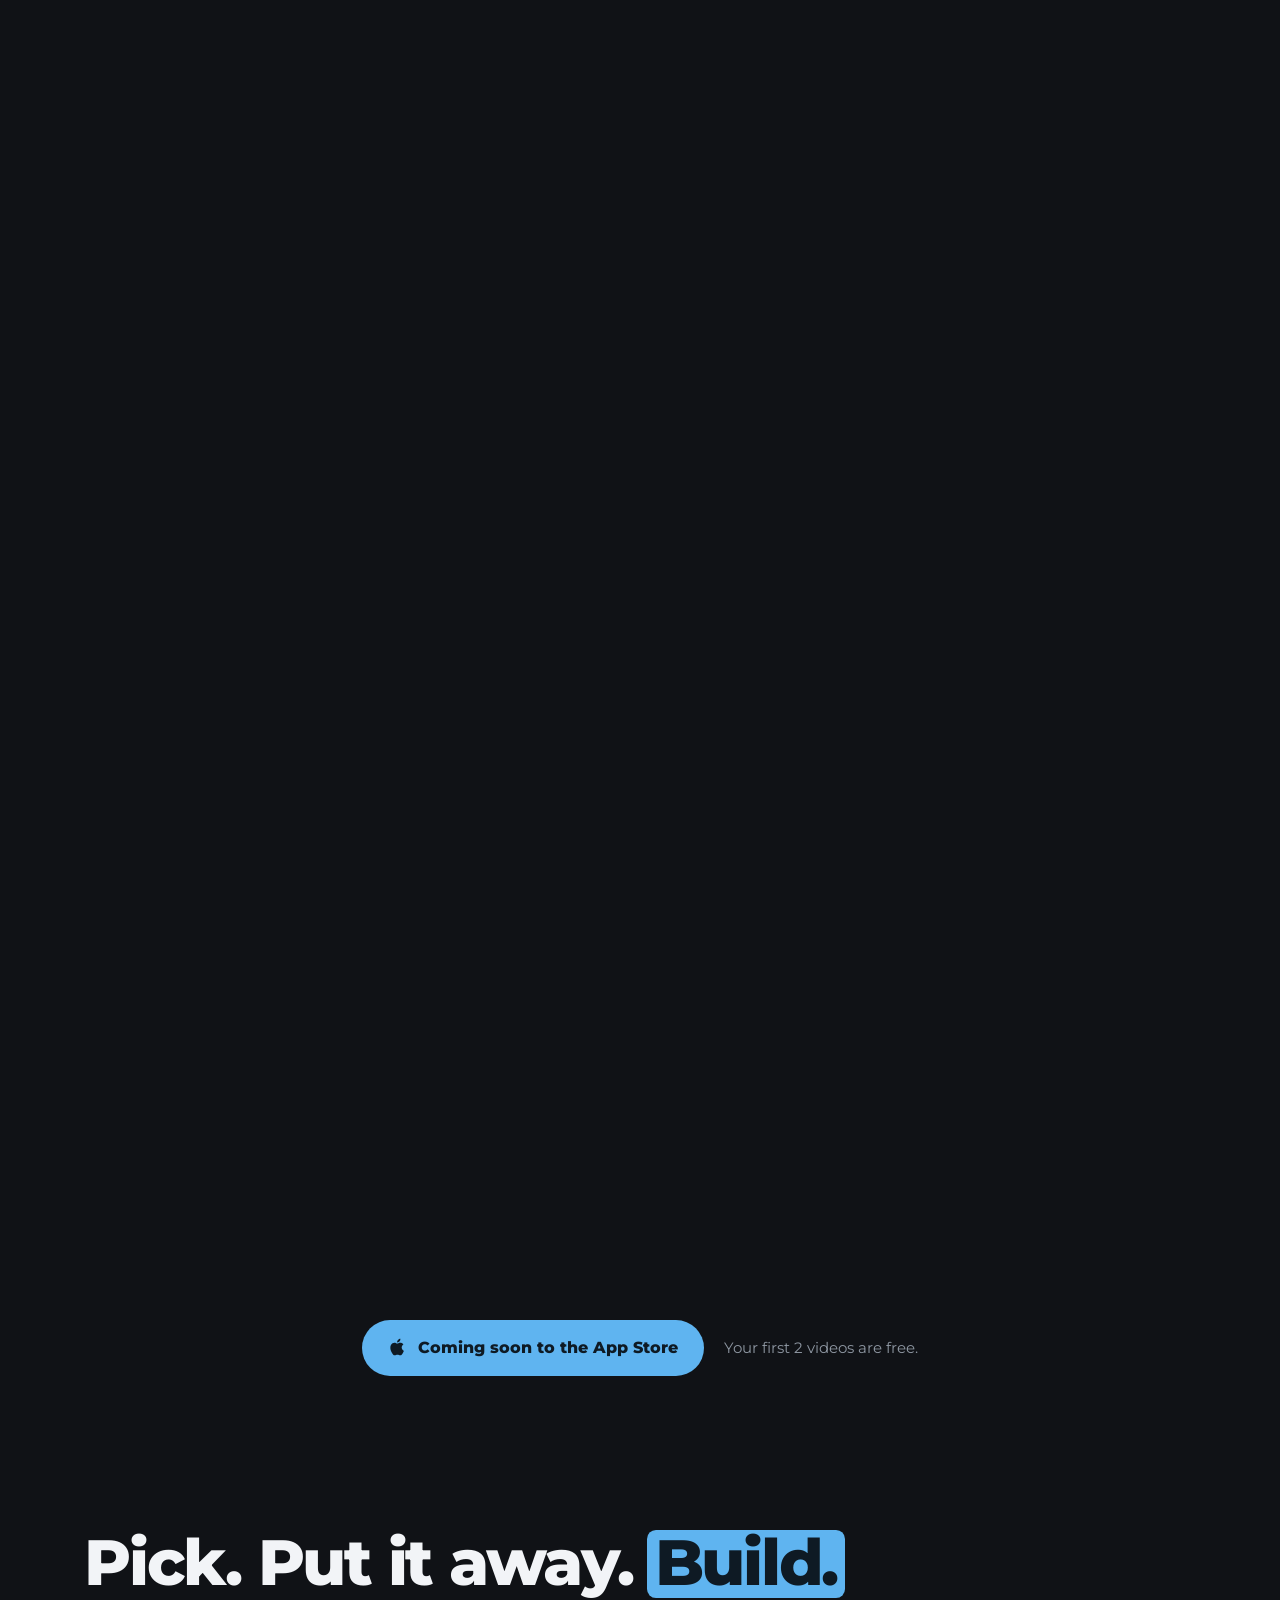
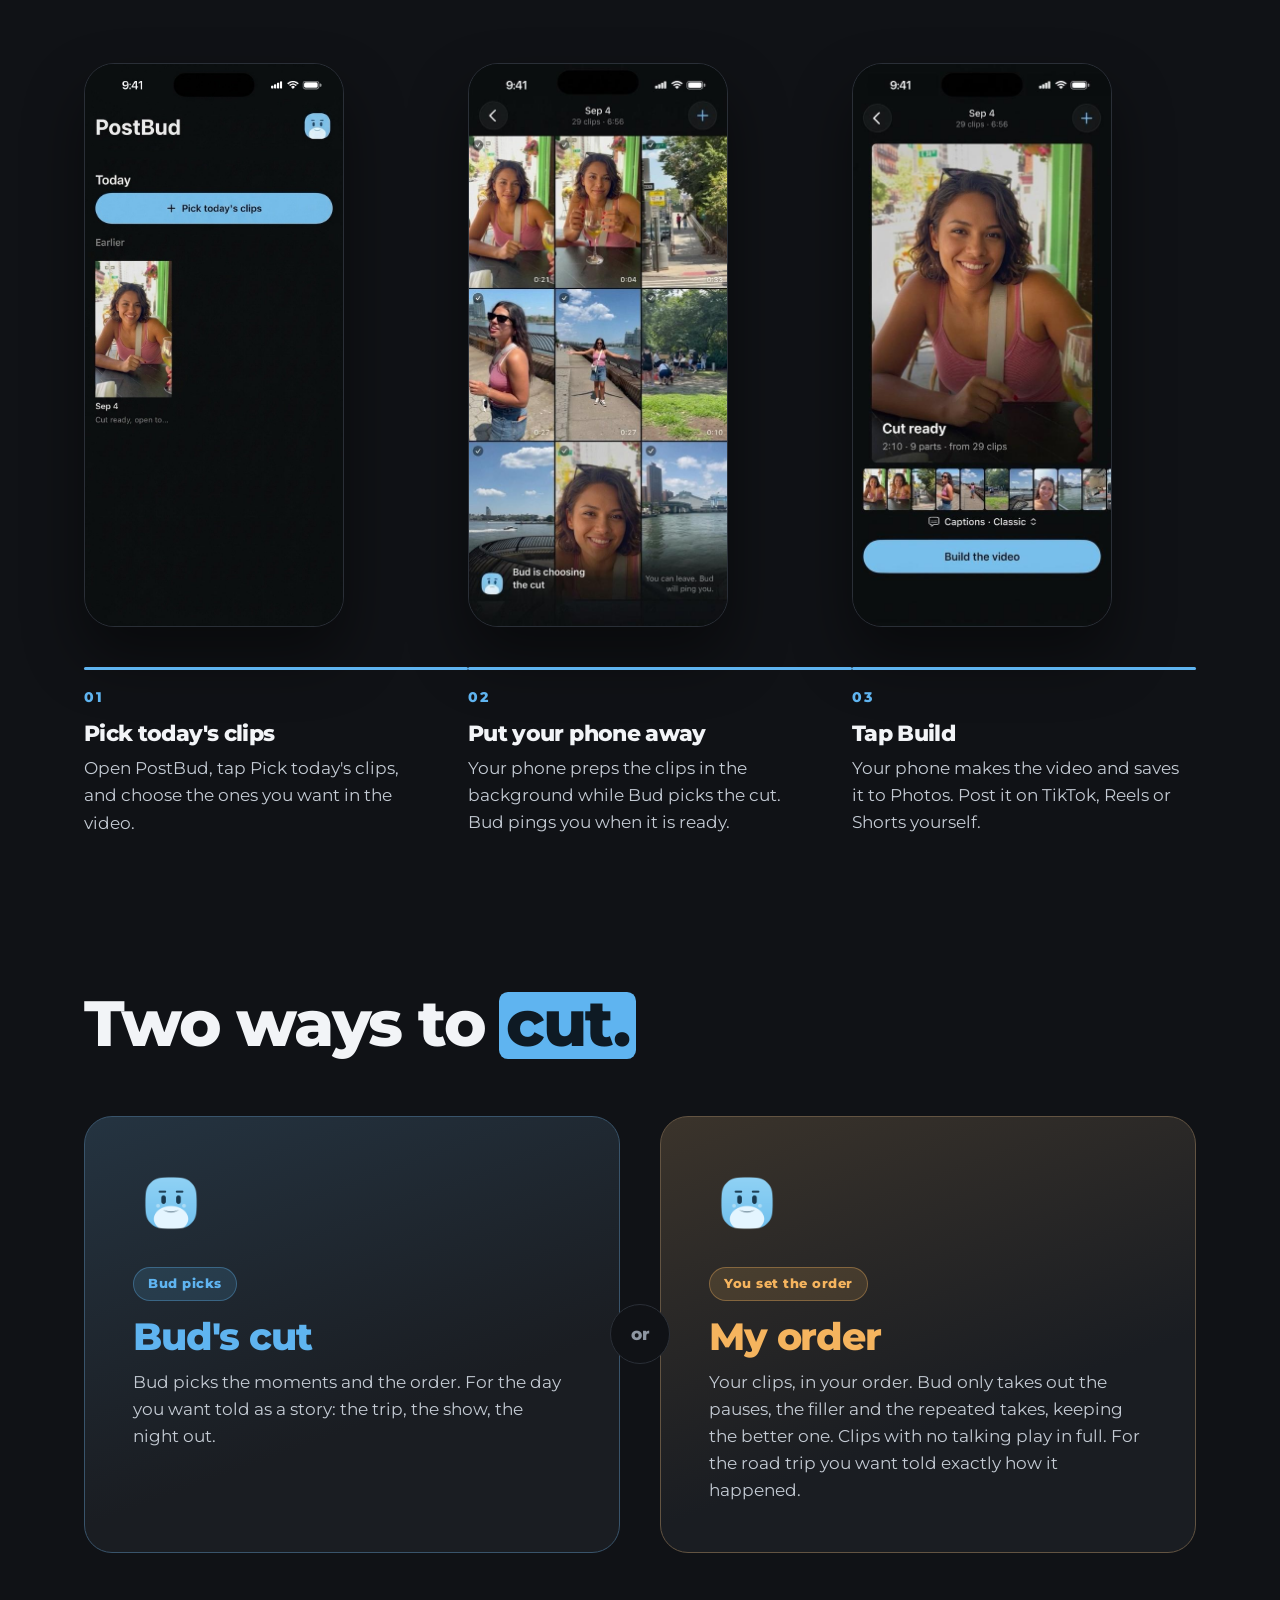
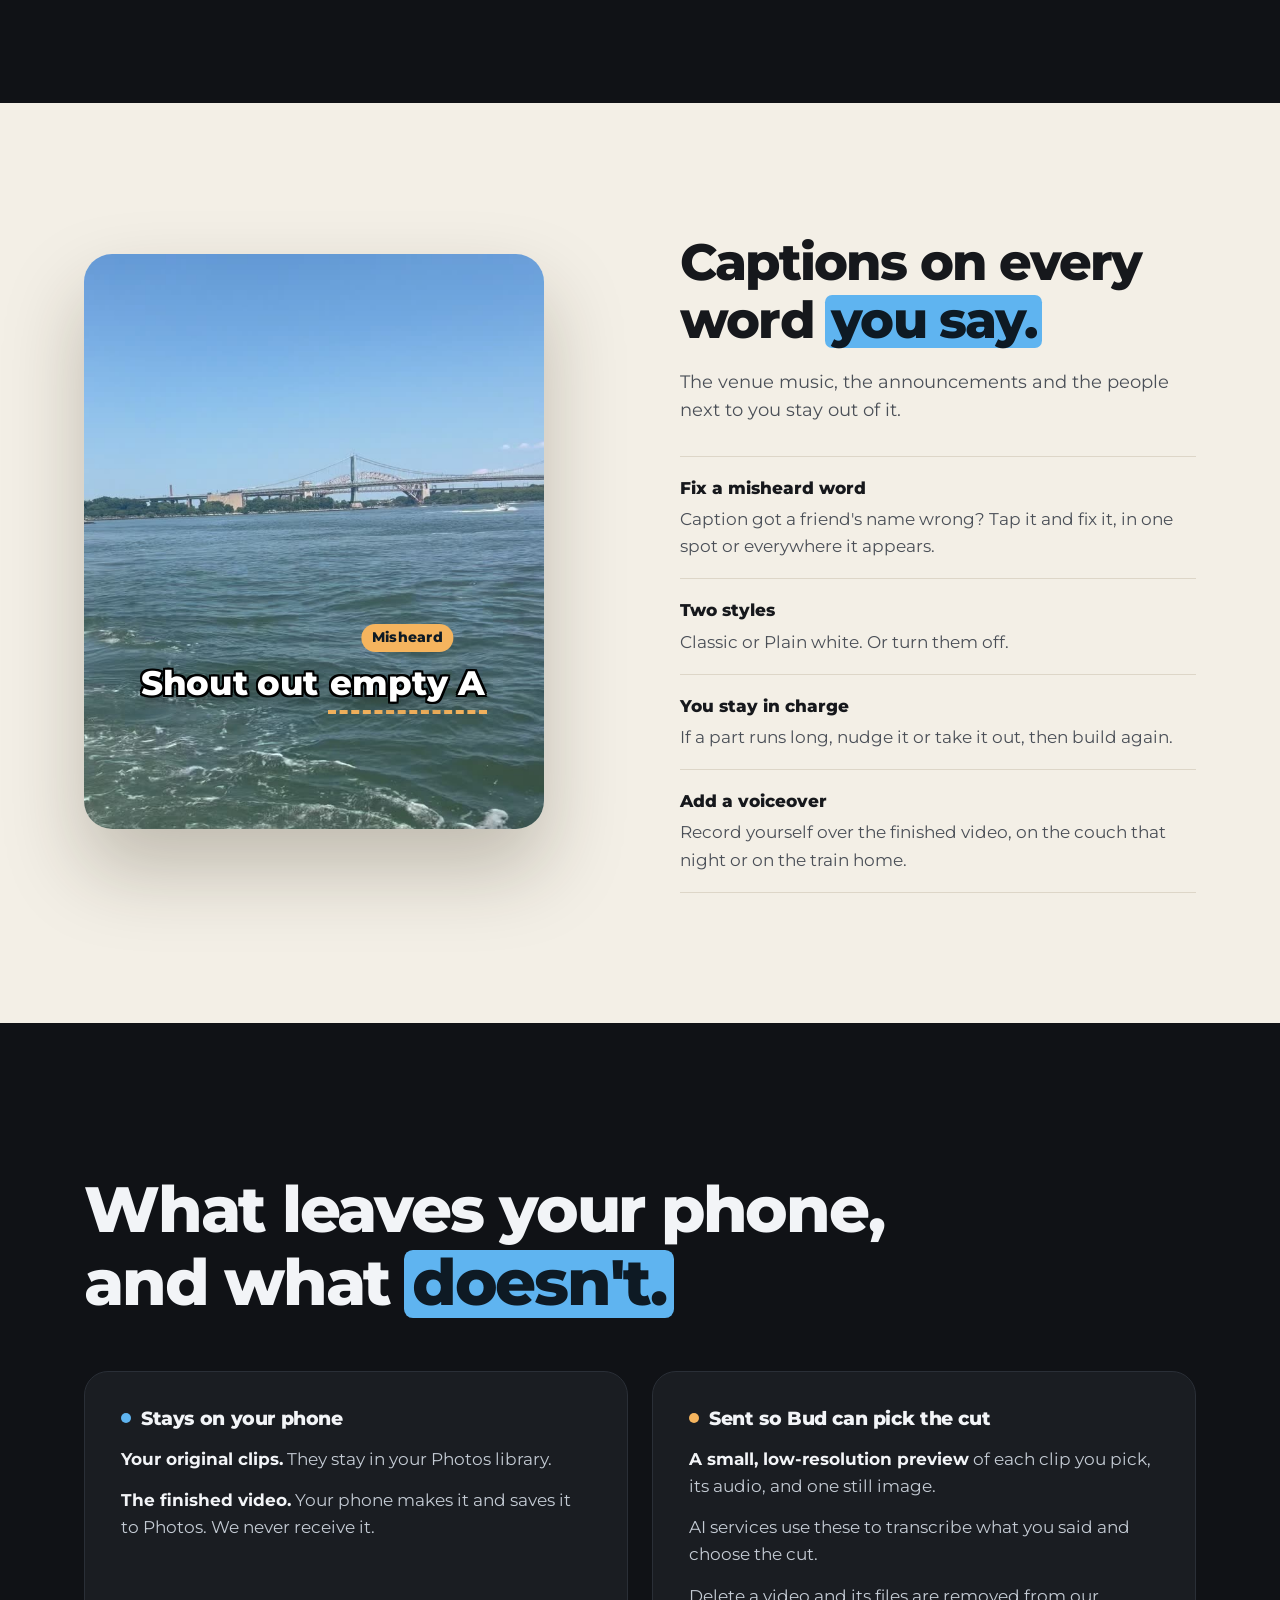
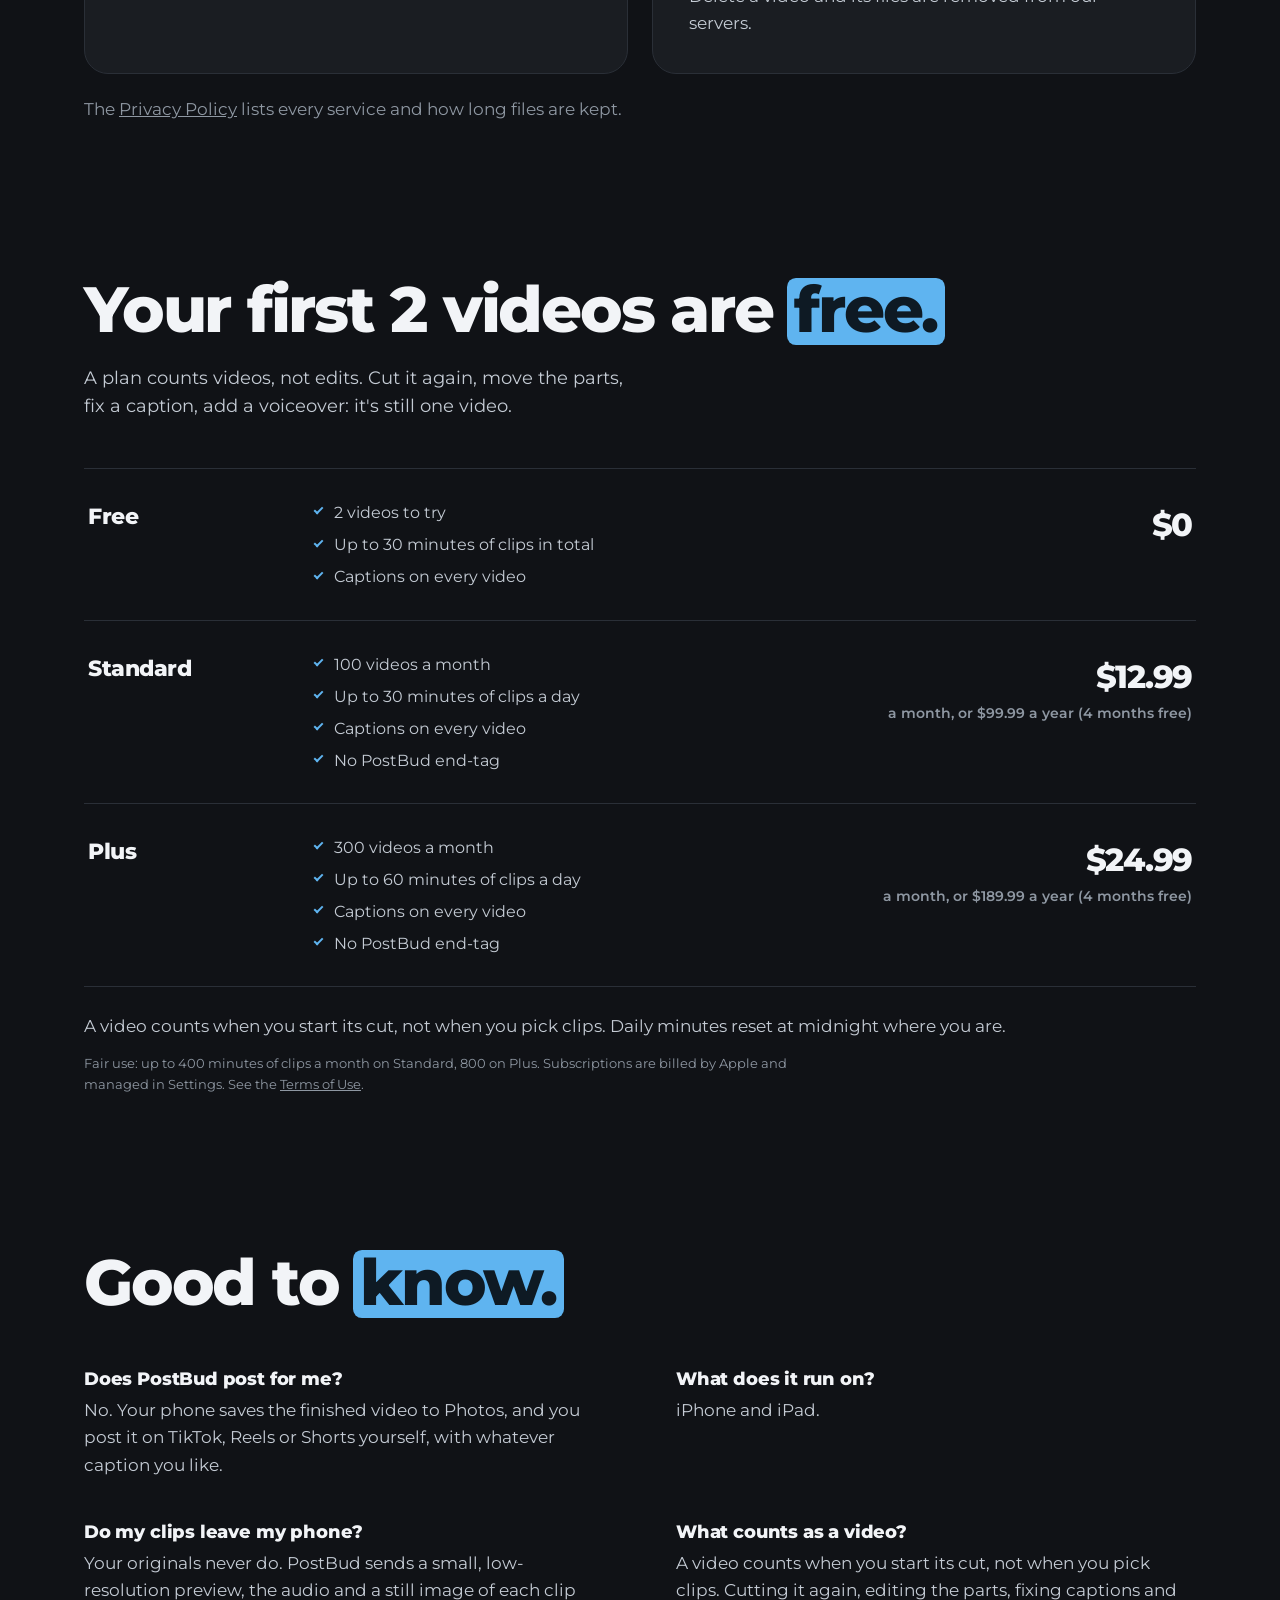
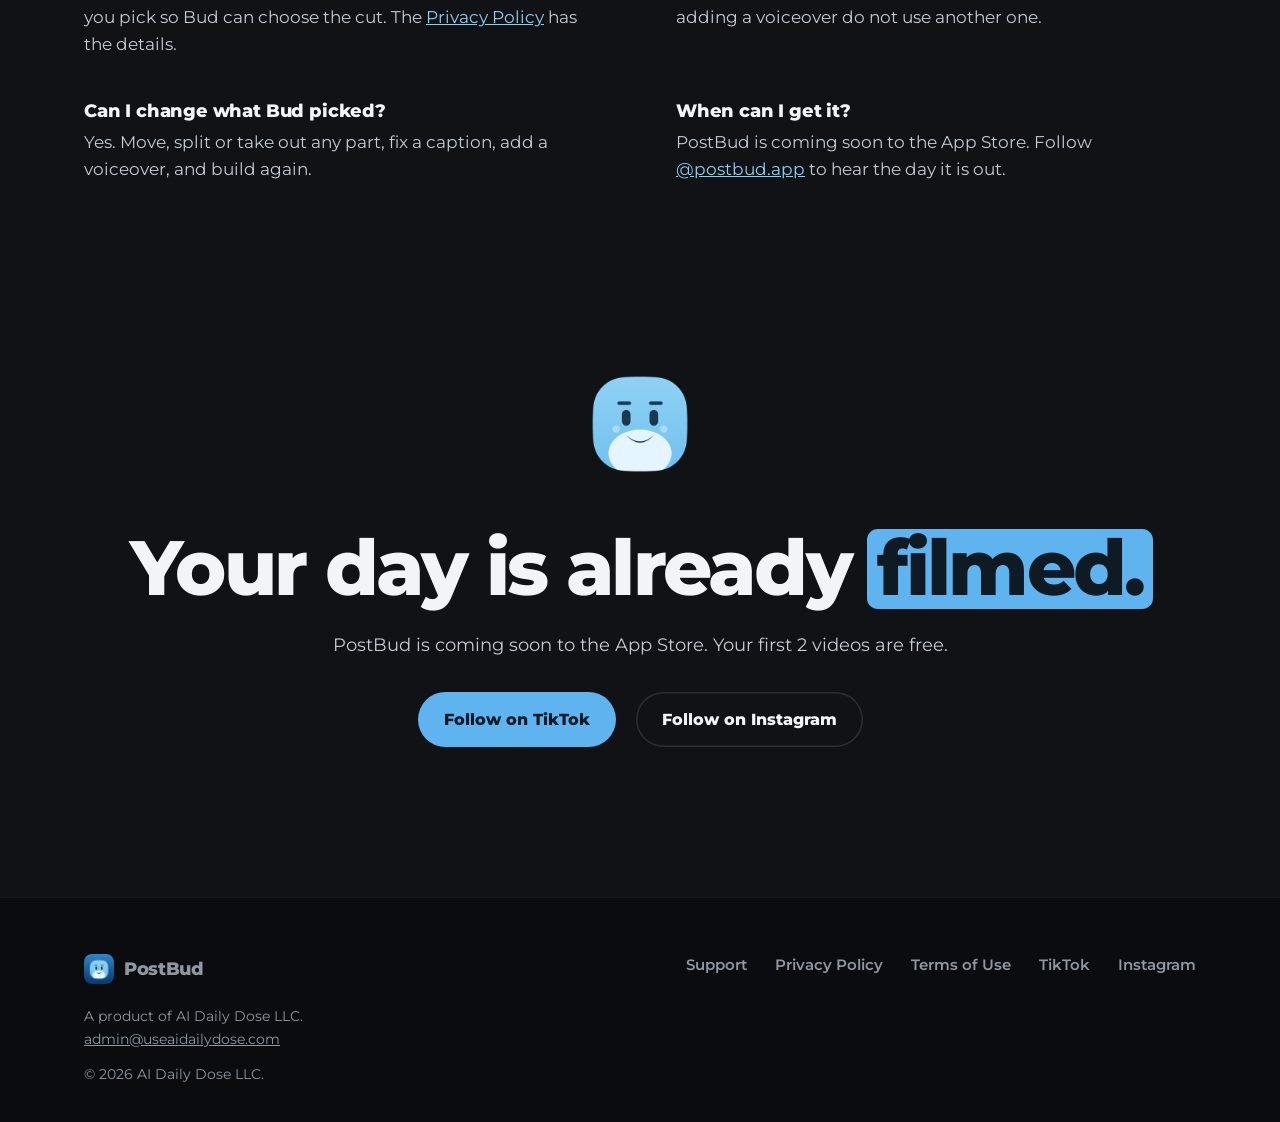
==== commit b4c6372c: "Add twitter:card meta tag to all pages Twitter/X requires a twitter:card meta tag to render preview " ====
--- a/index.html
+++ b/index.html
@@ -11,6 +11,7 @@
 <meta property="og:type" content="website">
 <meta property="og:url" content="https://postbud.app/">
 <meta property="og:image" content="https://postbud.app/icon.png">
+<meta name="twitter:card" content="summary">
 <link rel="canonical" href="https://postbud.app/">
 <link rel="icon" type="image/png" href="/icon.png">
 <link rel="preload" href="assets/montserrat.woff2" as="font" type="font/woff2" crossorigin>
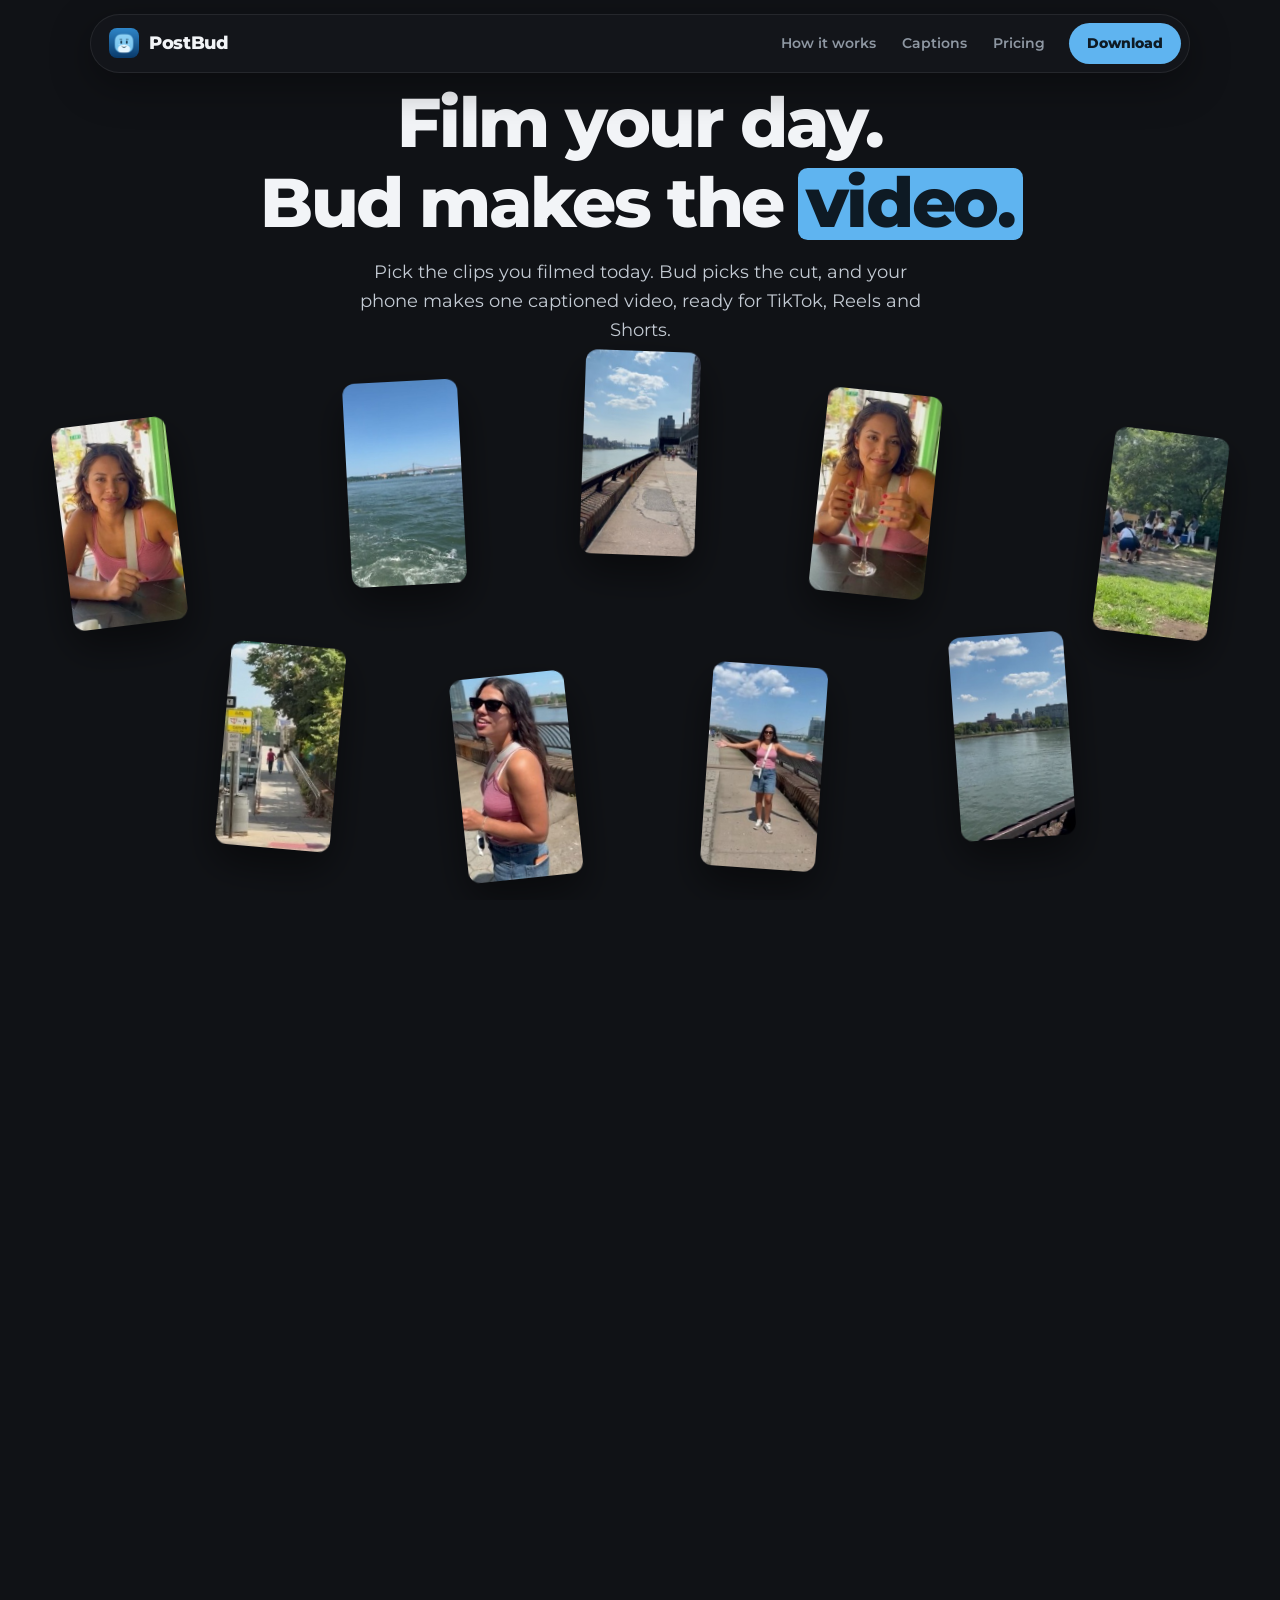
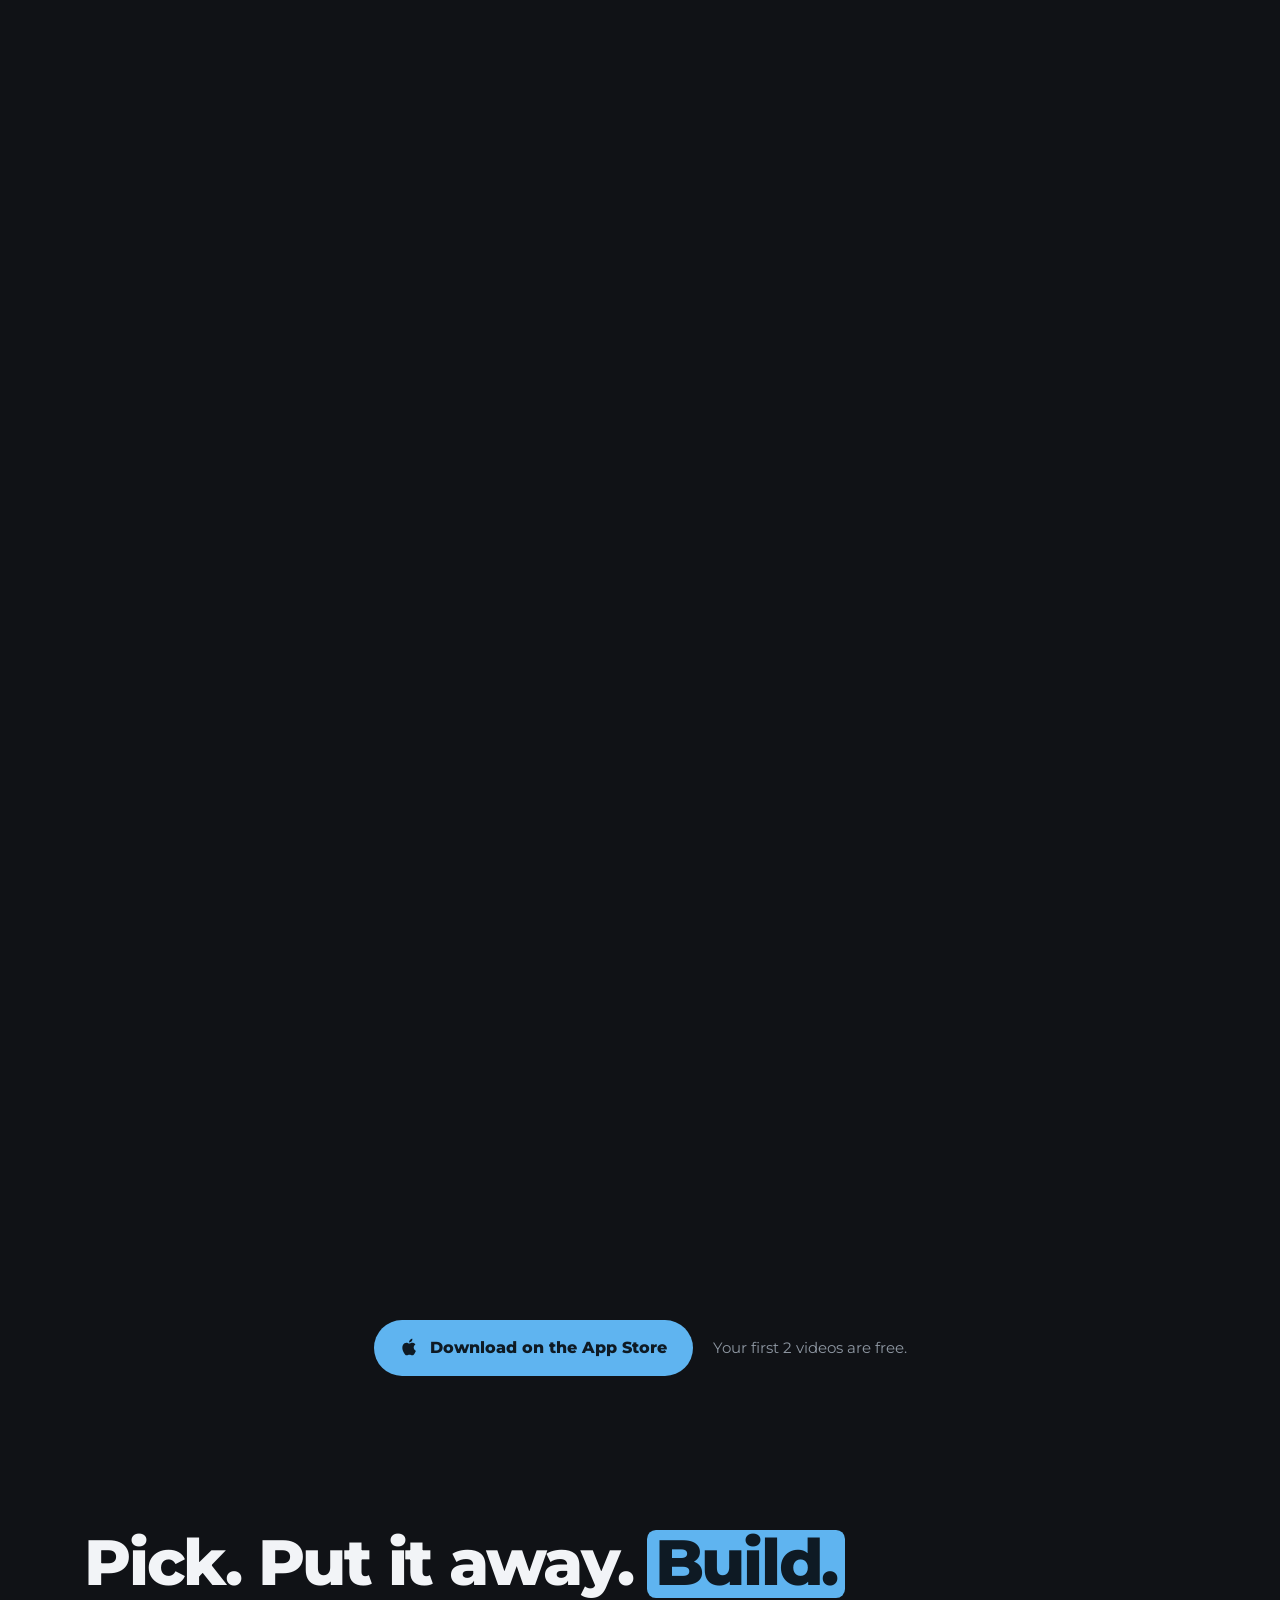
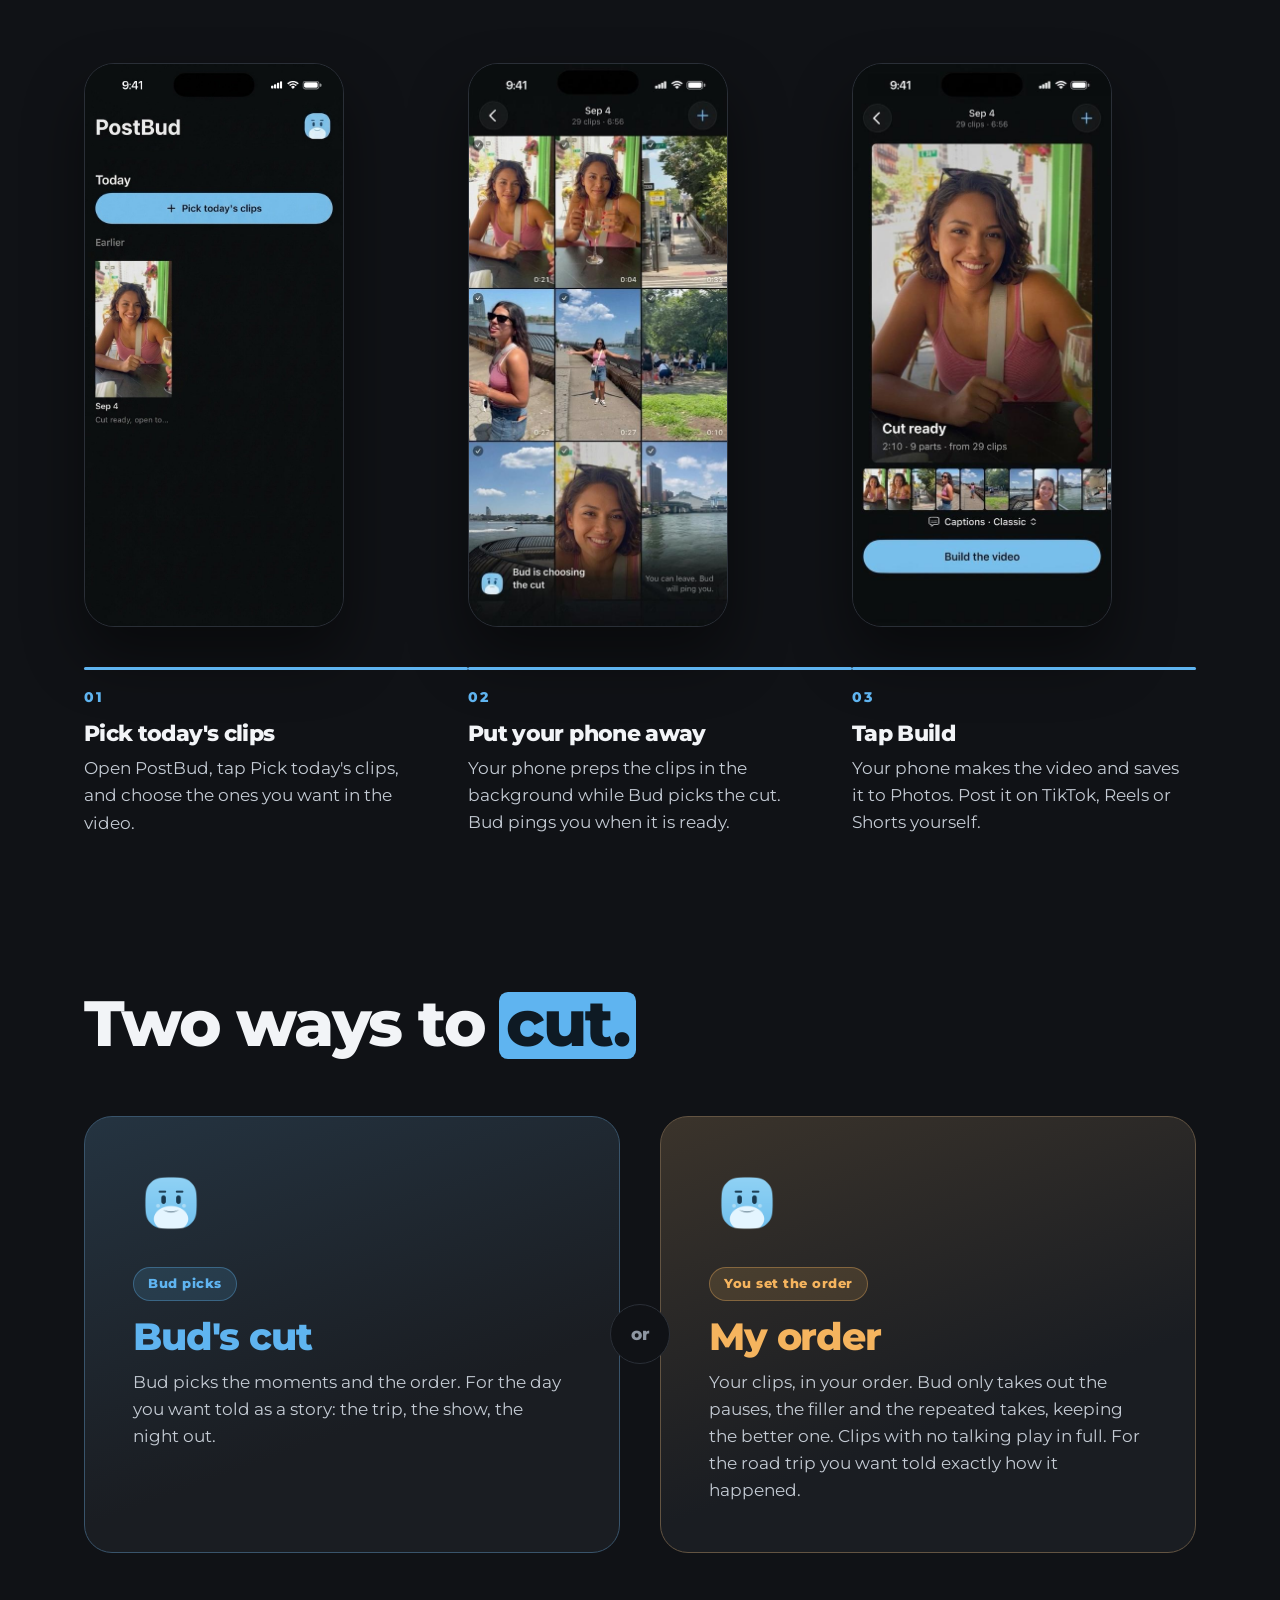
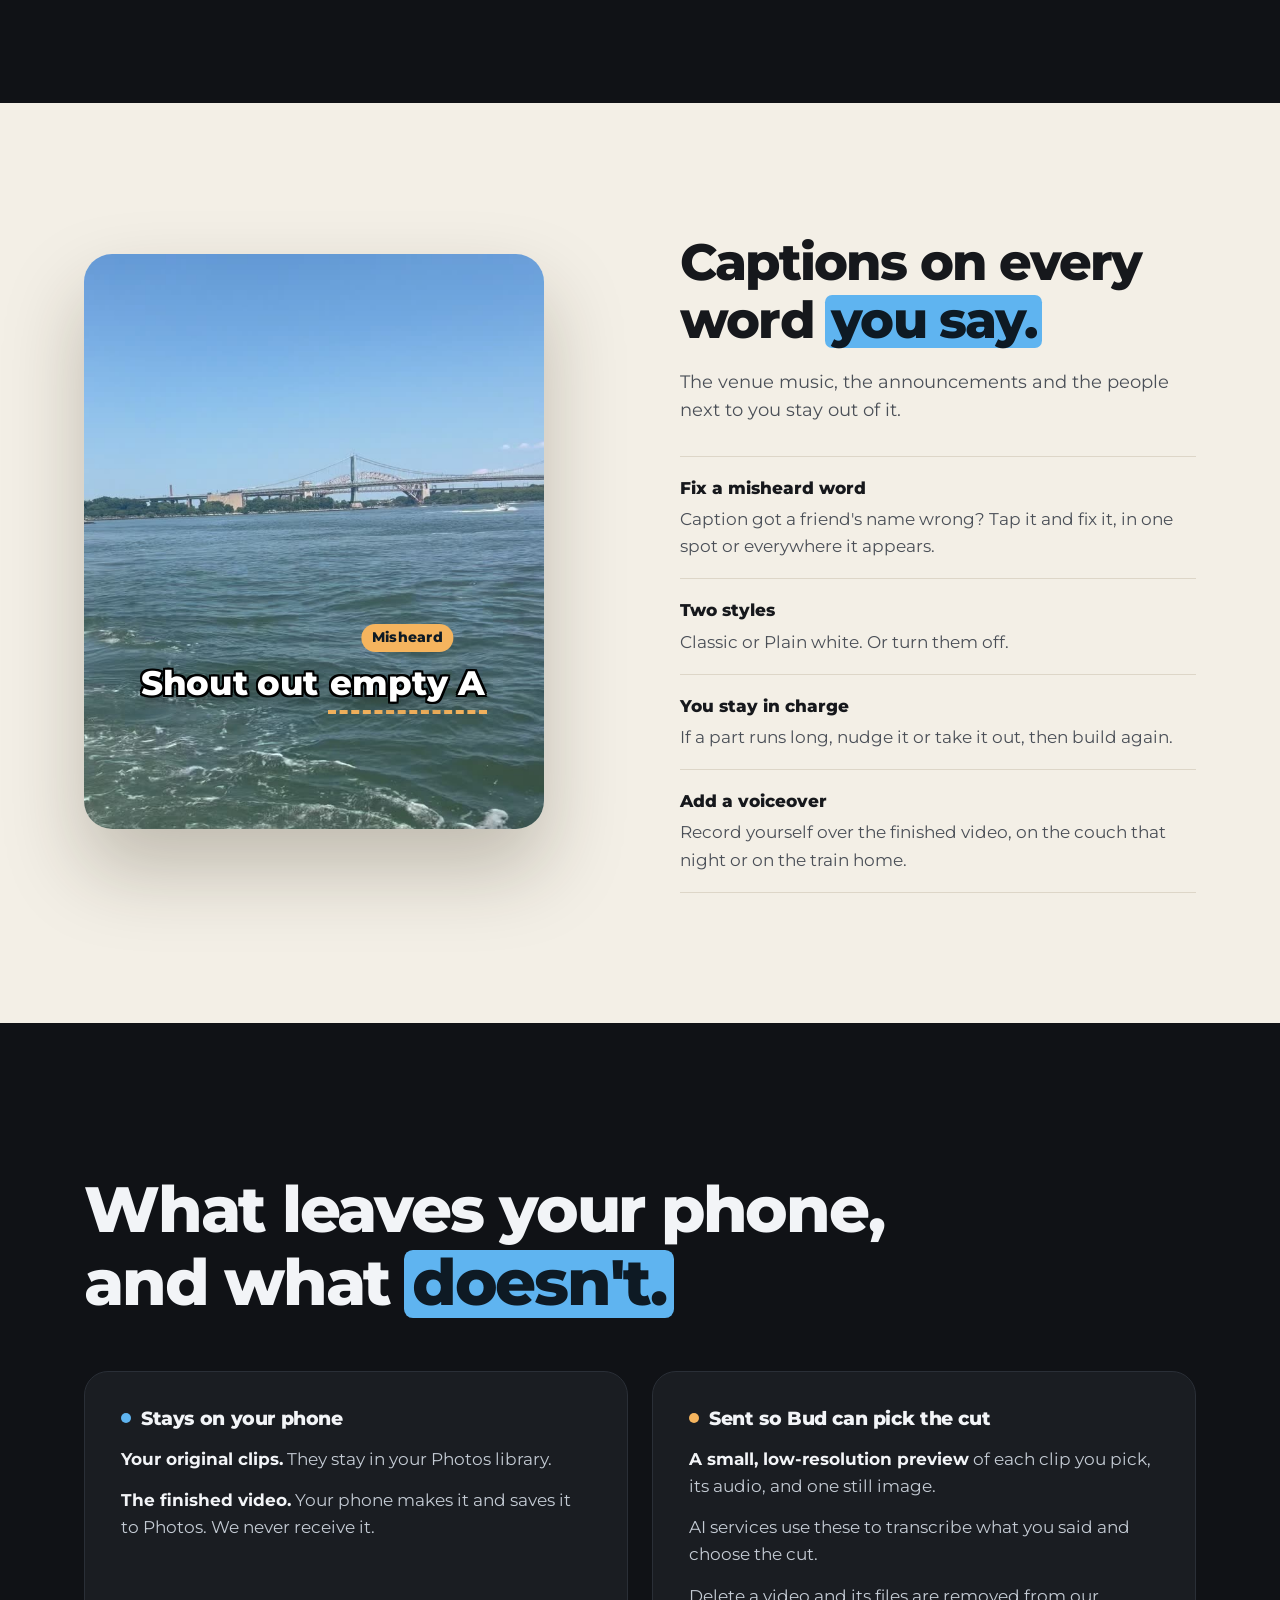
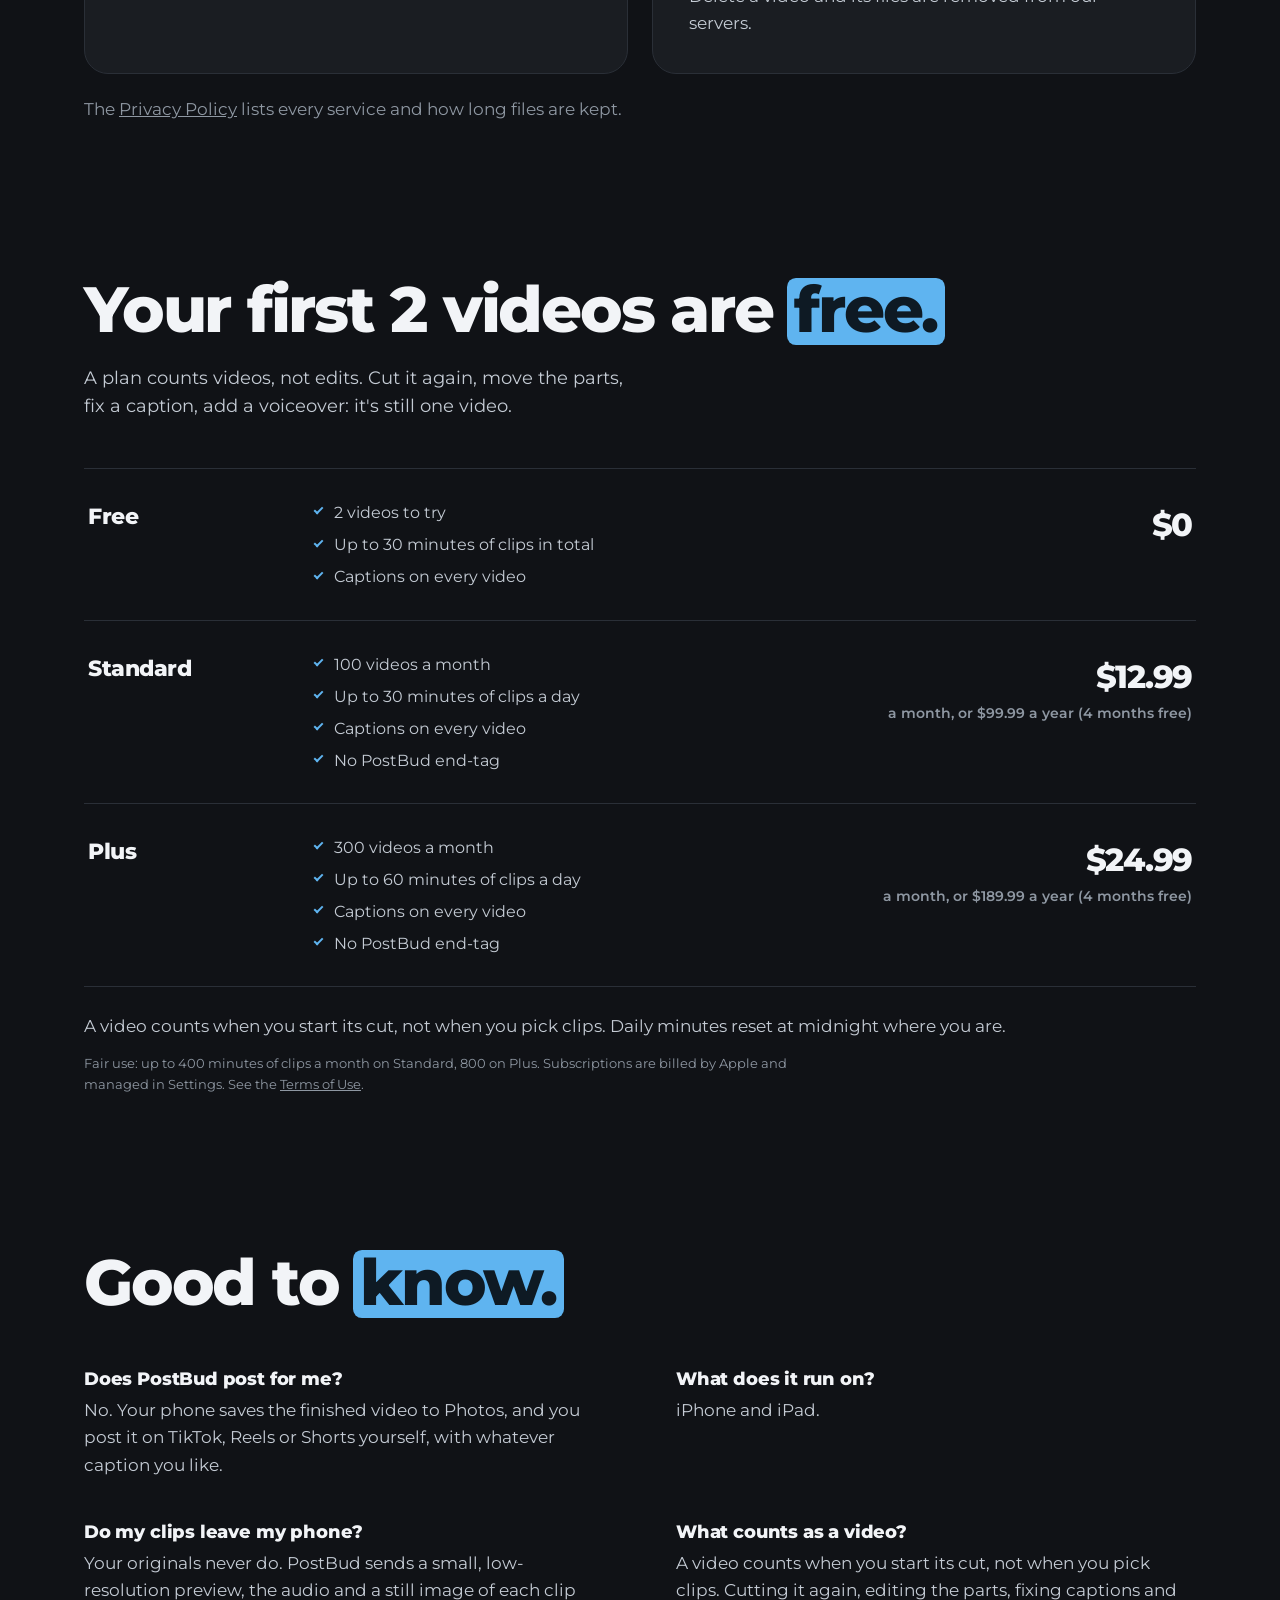
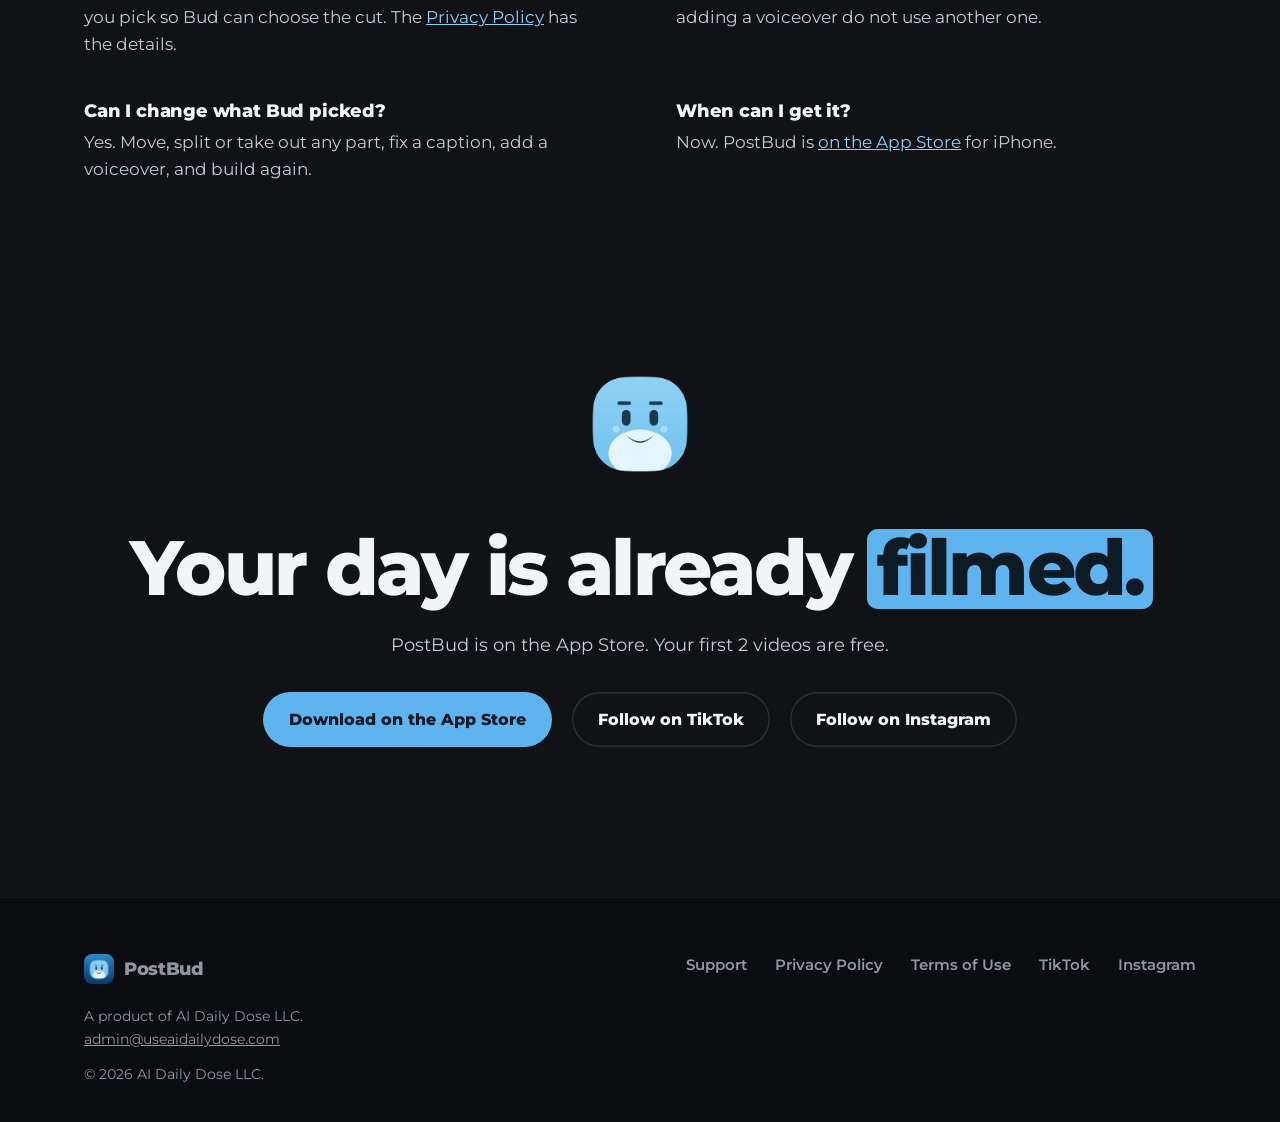
==== commit 9f0f9b6c: "Launch: App Store links replace "Coming soon" Co-Authored-By: Claude Opus 5.5 <noreply@anthropic.com" ====
--- a/index.html
+++ b/index.html
@@ -30,7 +30,7 @@
     <a href="#captions">Captions</a>
     <a href="#pricing">Pricing</a>
   </nav>
-  <a class="btn btn-sm" href="#get">Coming soon</a>
+  <a class="btn btn-sm" href="https://apps.apple.com/app/id6814636591">Download</a>
 </header>
 
 <main id="top">
@@ -74,7 +74,7 @@
 
 <section class="after-scene">
   <div class="wrap">
-    <ul class="co-list">
+    <ul class="co-list" aria-label="What is in a PostBud video">
       <li>Captions on every word you say</li>
       <li>The moments Bud picks, in Bud's order or yours</li>
       <li>Dead air, filler and repeated takes: out</li>
@@ -82,7 +82,7 @@
       <li>Made on your phone, saved to Photos</li>
     </ul>
     <div class="actions">
-      <a class="btn" href="#get"><svg viewBox="0 0 24 24" aria-hidden="true"><path d="M16.4 12.6c0-2.5 2-3.6 2.1-3.7-1.2-1.7-3-1.9-3.6-2-1.5-.2-3 .9-3.8.9-.8 0-2-.9-3.3-.9-1.7 0-3.3 1-4.1 2.5-1.8 3.1-.5 7.6 1.3 10.1.8 1.2 1.8 2.6 3.1 2.5 1.3 0 1.7-.8 3.3-.8 1.5 0 1.9.8 3.3.8 1.4 0 2.2-1.2 3-2.5 1-1.4 1.4-2.8 1.4-2.9 0 0-2.7-1-2.7-4zM13.9 5.2c.7-.8 1.1-1.9 1-3.1-1 0-2.2.7-2.9 1.5-.6.7-1.2 1.9-1 3 1.1.1 2.2-.6 2.9-1.4z"/></svg>Coming soon to the App Store</a>
+      <a class="btn" href="https://apps.apple.com/app/id6814636591"><svg viewBox="0 0 24 24" aria-hidden="true"><path d="M16.4 12.6c0-2.5 2-3.6 2.1-3.7-1.2-1.7-3-1.9-3.6-2-1.5-.2-3 .9-3.8.9-.8 0-2-.9-3.3-.9-1.7 0-3.3 1-4.1 2.5-1.8 3.1-.5 7.6 1.3 10.1.8 1.2 1.8 2.6 3.1 2.5 1.3 0 1.7-.8 3.3-.8 1.5 0 1.9.8 3.3.8 1.4 0 2.2-1.2 3-2.5 1-1.4 1.4-2.8 1.4-2.9 0 0-2.7-1-2.7-4zM13.9 5.2c.7-.8 1.1-1.9 1-3.1-1 0-2.2.7-2.9 1.5-.6.7-1.2 1.9-1 3 1.1.1 2.2-.6 2.9-1.4z"/></svg>Download on the App Store</a>
       <span class="free">Your first 2 videos are free.</span>
     </div>
   </div>
@@ -216,7 +216,7 @@
       <div class="reveal"><h3>Do my clips leave my phone?</h3><p>Your originals never do. PostBud sends a small, low-resolution preview, the audio and a still image of each clip you pick so Bud can choose the cut. The <a href="/privacy.html">Privacy Policy</a> has the details.</p></div>
       <div class="reveal"><h3>What counts as a video?</h3><p>A video counts when you start its cut, not when you pick clips. Cutting it again, editing the parts, fixing captions and adding a voiceover do not use another one.</p></div>
       <div class="reveal"><h3>Can I change what Bud picked?</h3><p>Yes. Move, split or take out any part, fix a caption, add a voiceover, and build again.</p></div>
-      <div class="reveal"><h3>When can I get it?</h3><p>PostBud is coming soon to the App Store. Follow <a href="https://www.tiktok.com/@postbud.app">@postbud.app</a> to hear the day it is out.</p></div>
+      <div class="reveal"><h3>When can I get it?</h3><p>Now. PostBud is <a href="https://apps.apple.com/app/id6814636591">on the App Store</a> for iPhone.</p></div>
     </div>
   </div>
 </section>
@@ -225,9 +225,10 @@
   <div class="wrap reveal">
     <img class="final-bud" src="assets/bud-wave-big.png" alt="Bud waving">
     <h2 class="cap">Your day is already <span class="hl">filmed.</span></h2>
-    <p>PostBud is coming soon to the App Store. Your first 2 videos are free.</p>
+    <p>PostBud is on the App Store. Your first 2 videos are free.</p>
     <div class="actions center">
-      <a class="btn" href="https://www.tiktok.com/@postbud.app">Follow on TikTok</a>
+      <a class="btn" href="https://apps.apple.com/app/id6814636591">Download on the App Store</a>
+      <a class="btn btn-ghost" href="https://www.tiktok.com/@postbud.app">Follow on TikTok</a>
       <a class="btn btn-ghost" href="https://www.instagram.com/postbud.app">Follow on Instagram</a>
     </div>
   </div>
--- a/home.css
+++ b/home.css
@@ -136,7 +136,7 @@
 .caret { display: inline-block; width: 3px; height: .95em; margin-left: 2px; vertical-align: -.1em; background: #fff; box-shadow: 0 0 0 1.5px #000; animation: blink .8s steps(1) infinite; }
 @keyframes blink { 50% { opacity: 0; } }
 .mis.strike { text-decoration: line-through; text-decoration-color: var(--amber); text-decoration-thickness: 4px; opacity: .7; transition: opacity .3s ease; }
-@keyframes pulse { 0%, 100% { transform: scale(1); opacity: 1; } 50% { transform: scale(1.6); opacity: .5; } }
+
 .demo-note { margin-top: 16px; font-weight: 700; color: #2672A8 !important; min-height: 1.6em; }
 .paper-copy .cap { font-size: clamp(2rem, 4vw, 3.2rem); }
 .paper-copy > p { font-size: 1.1rem; margin-top: 18px; }
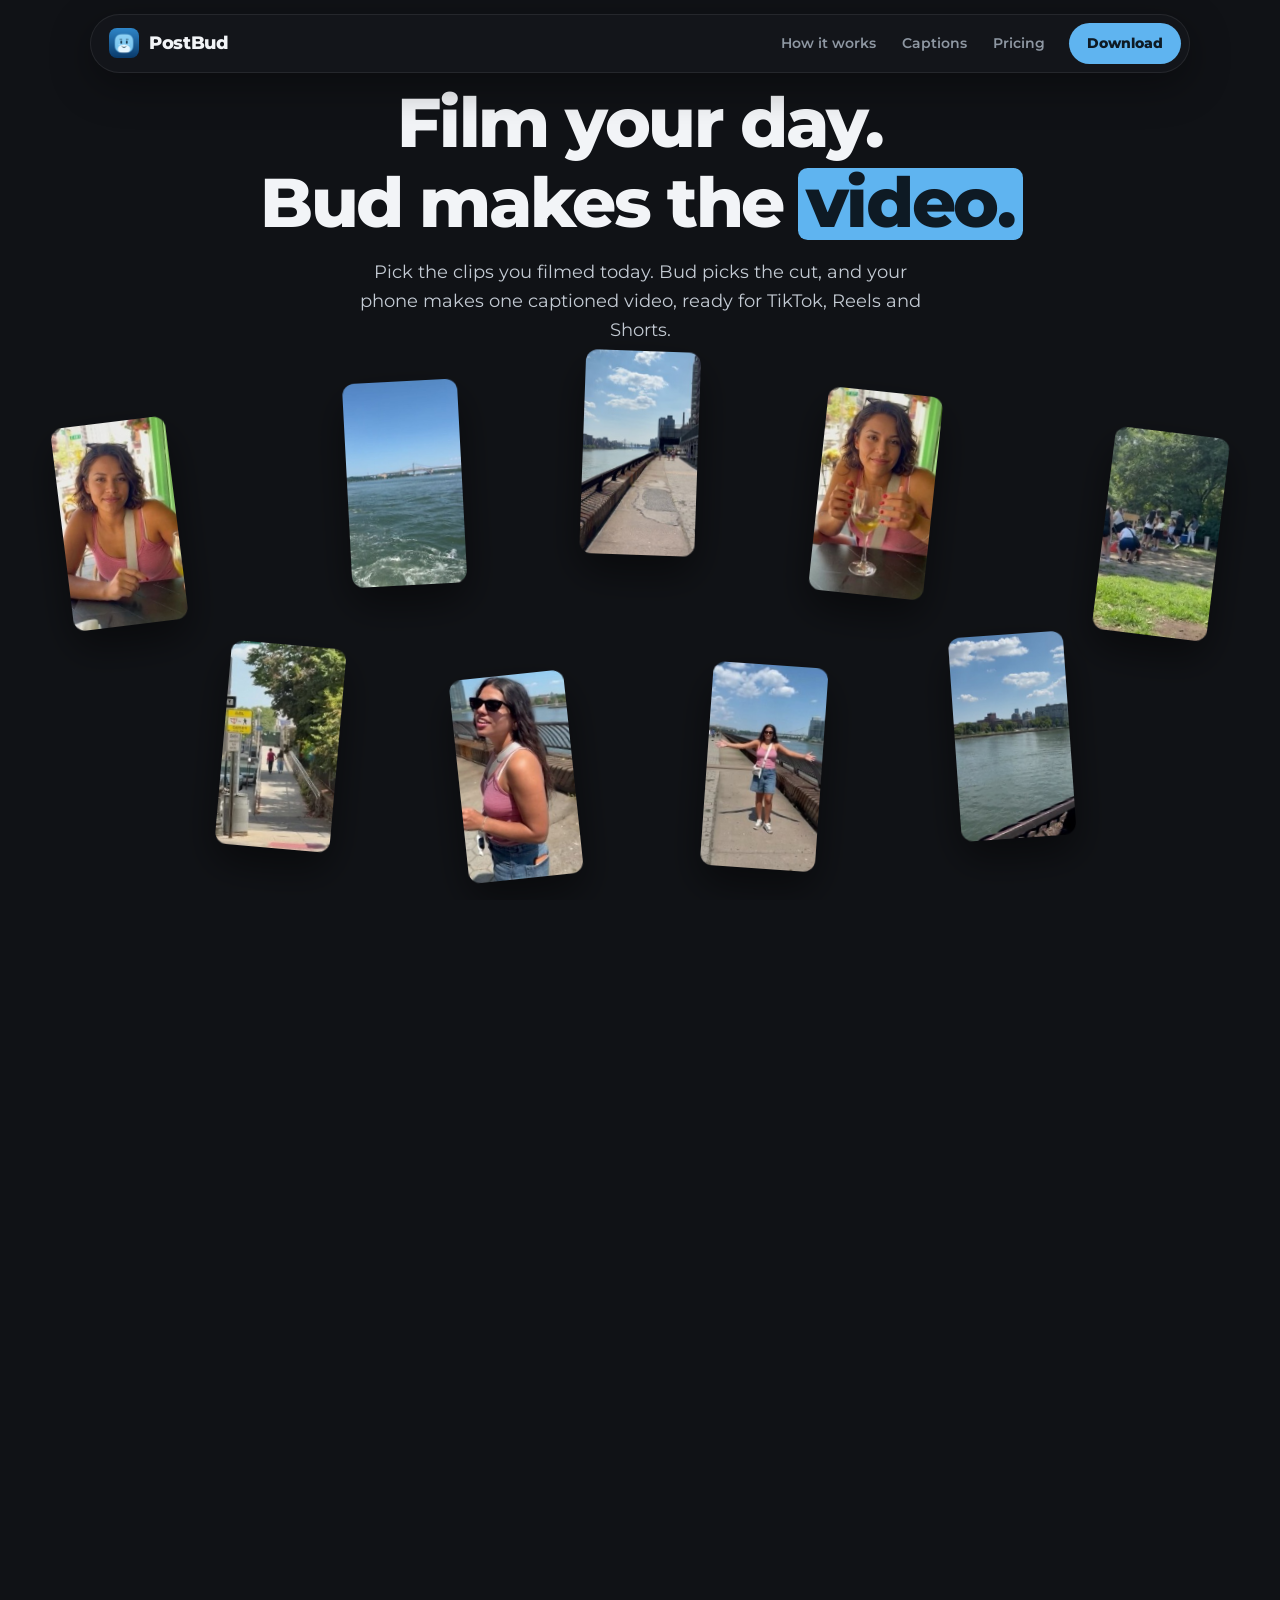
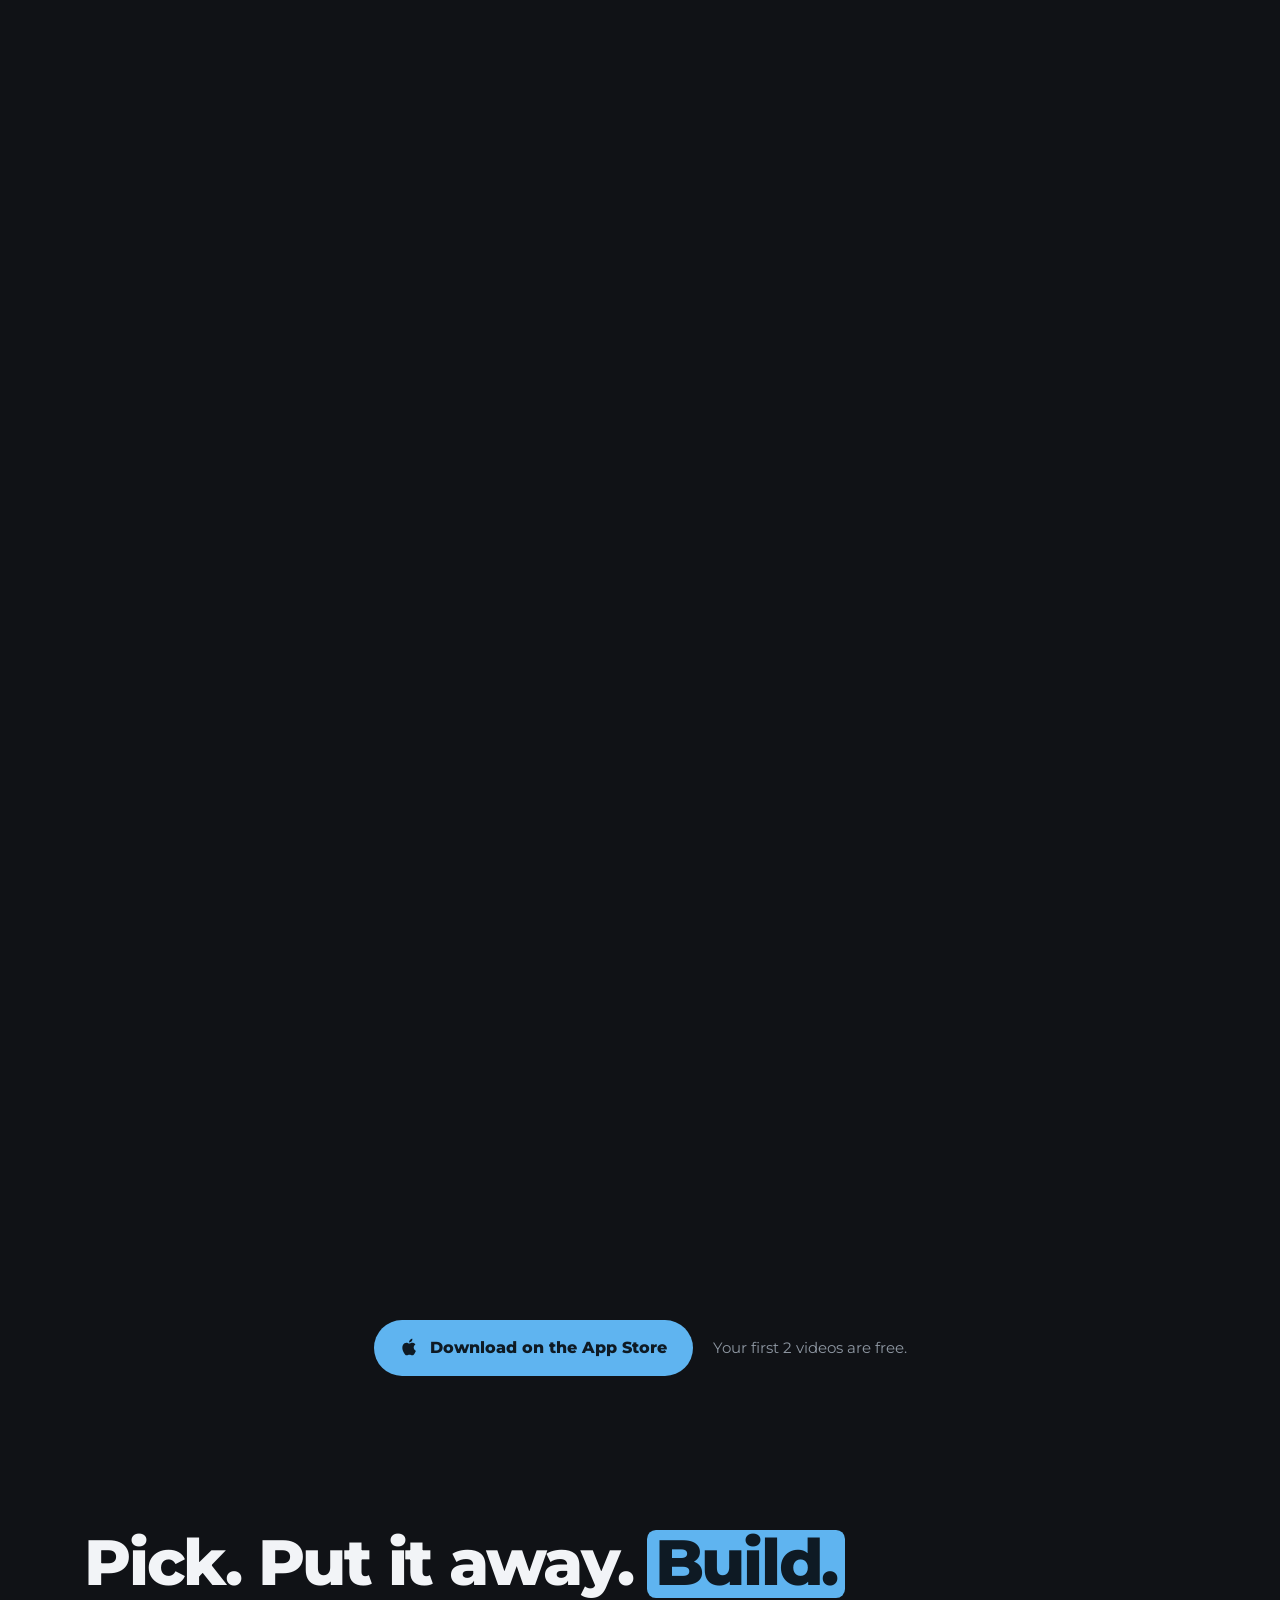
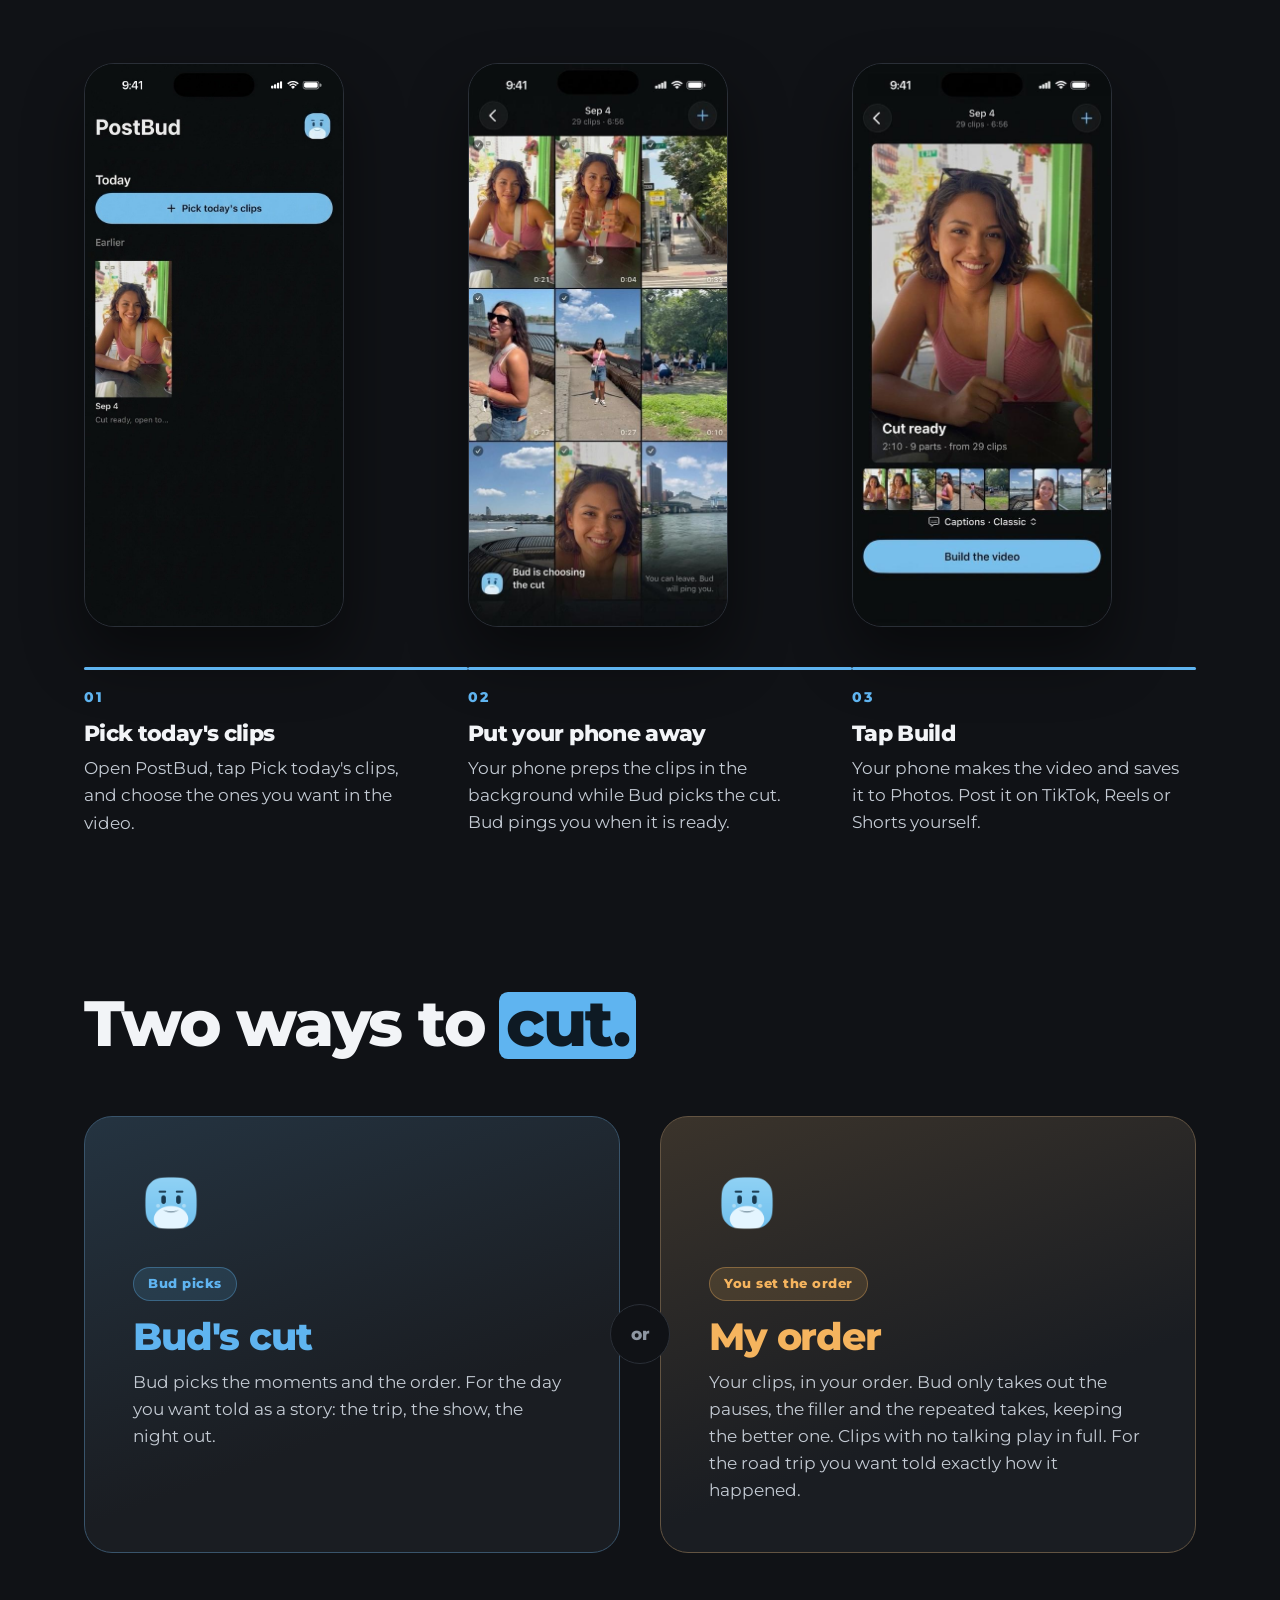
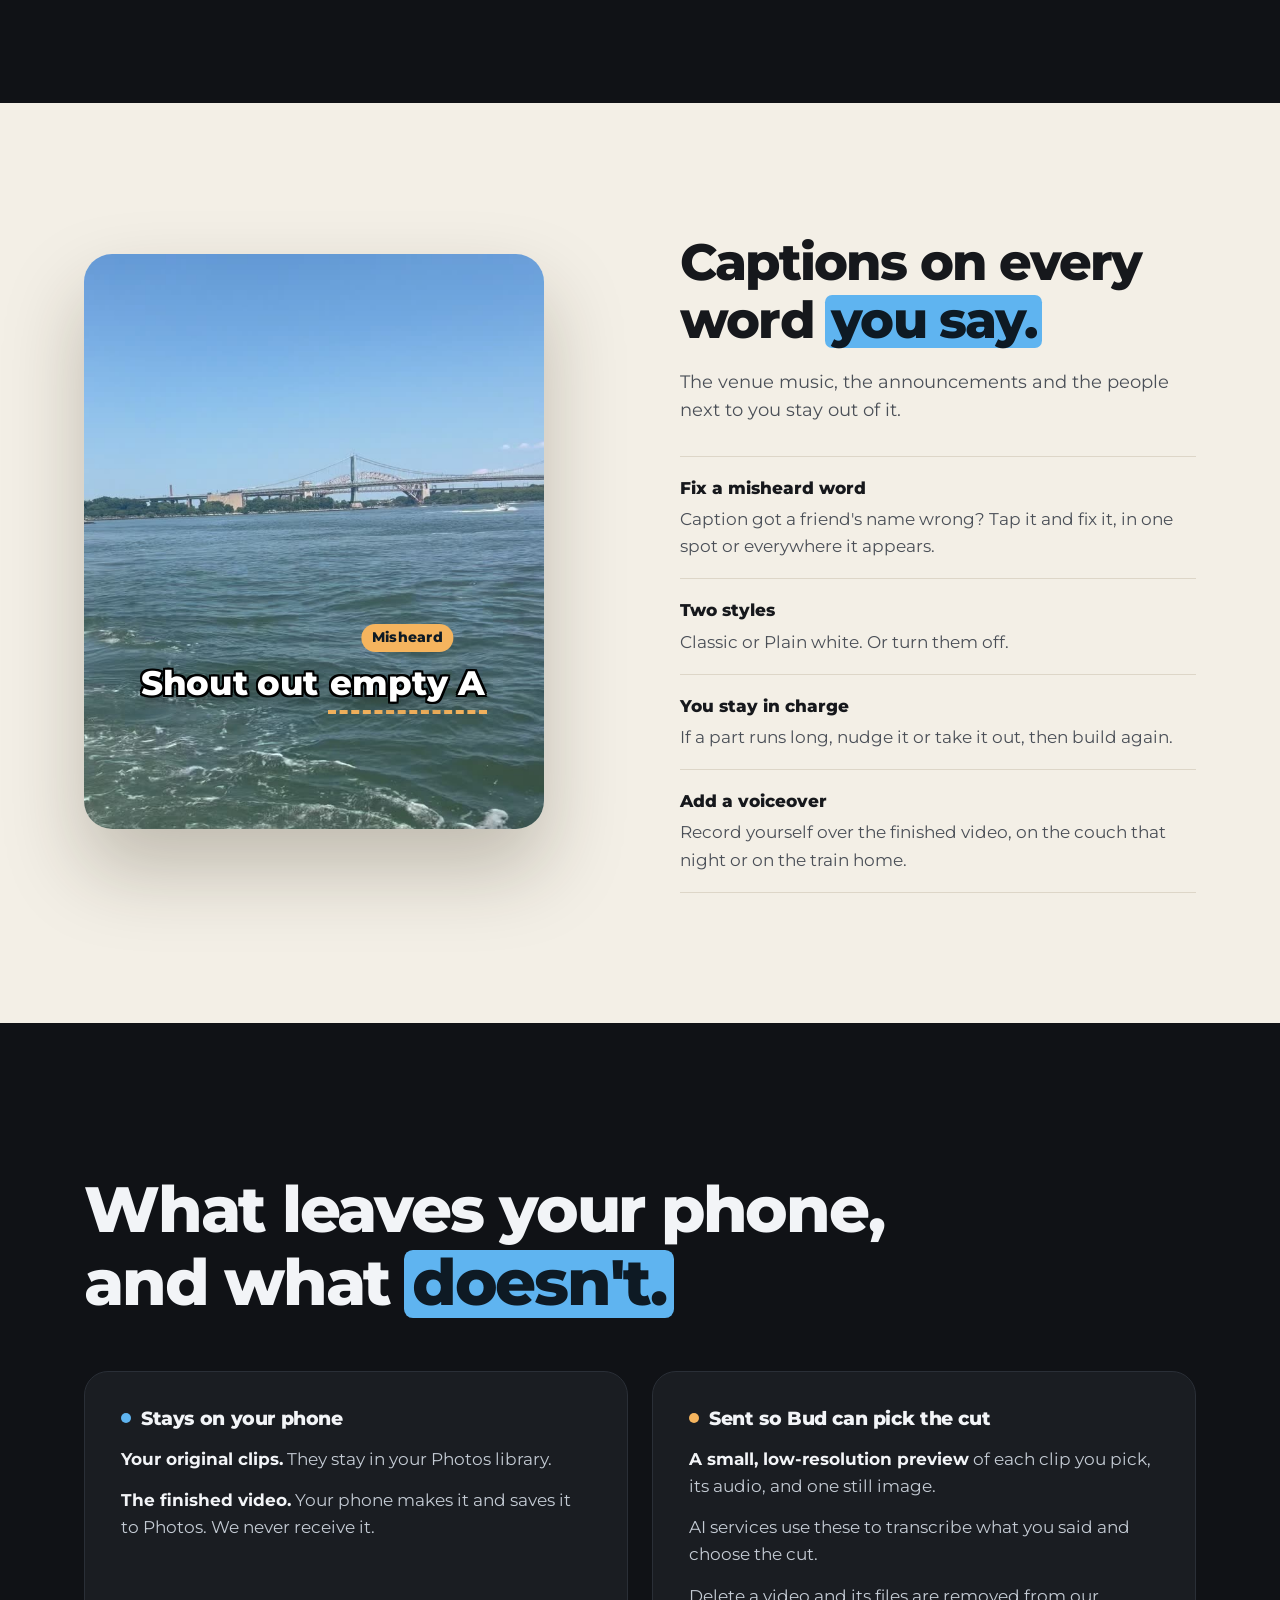
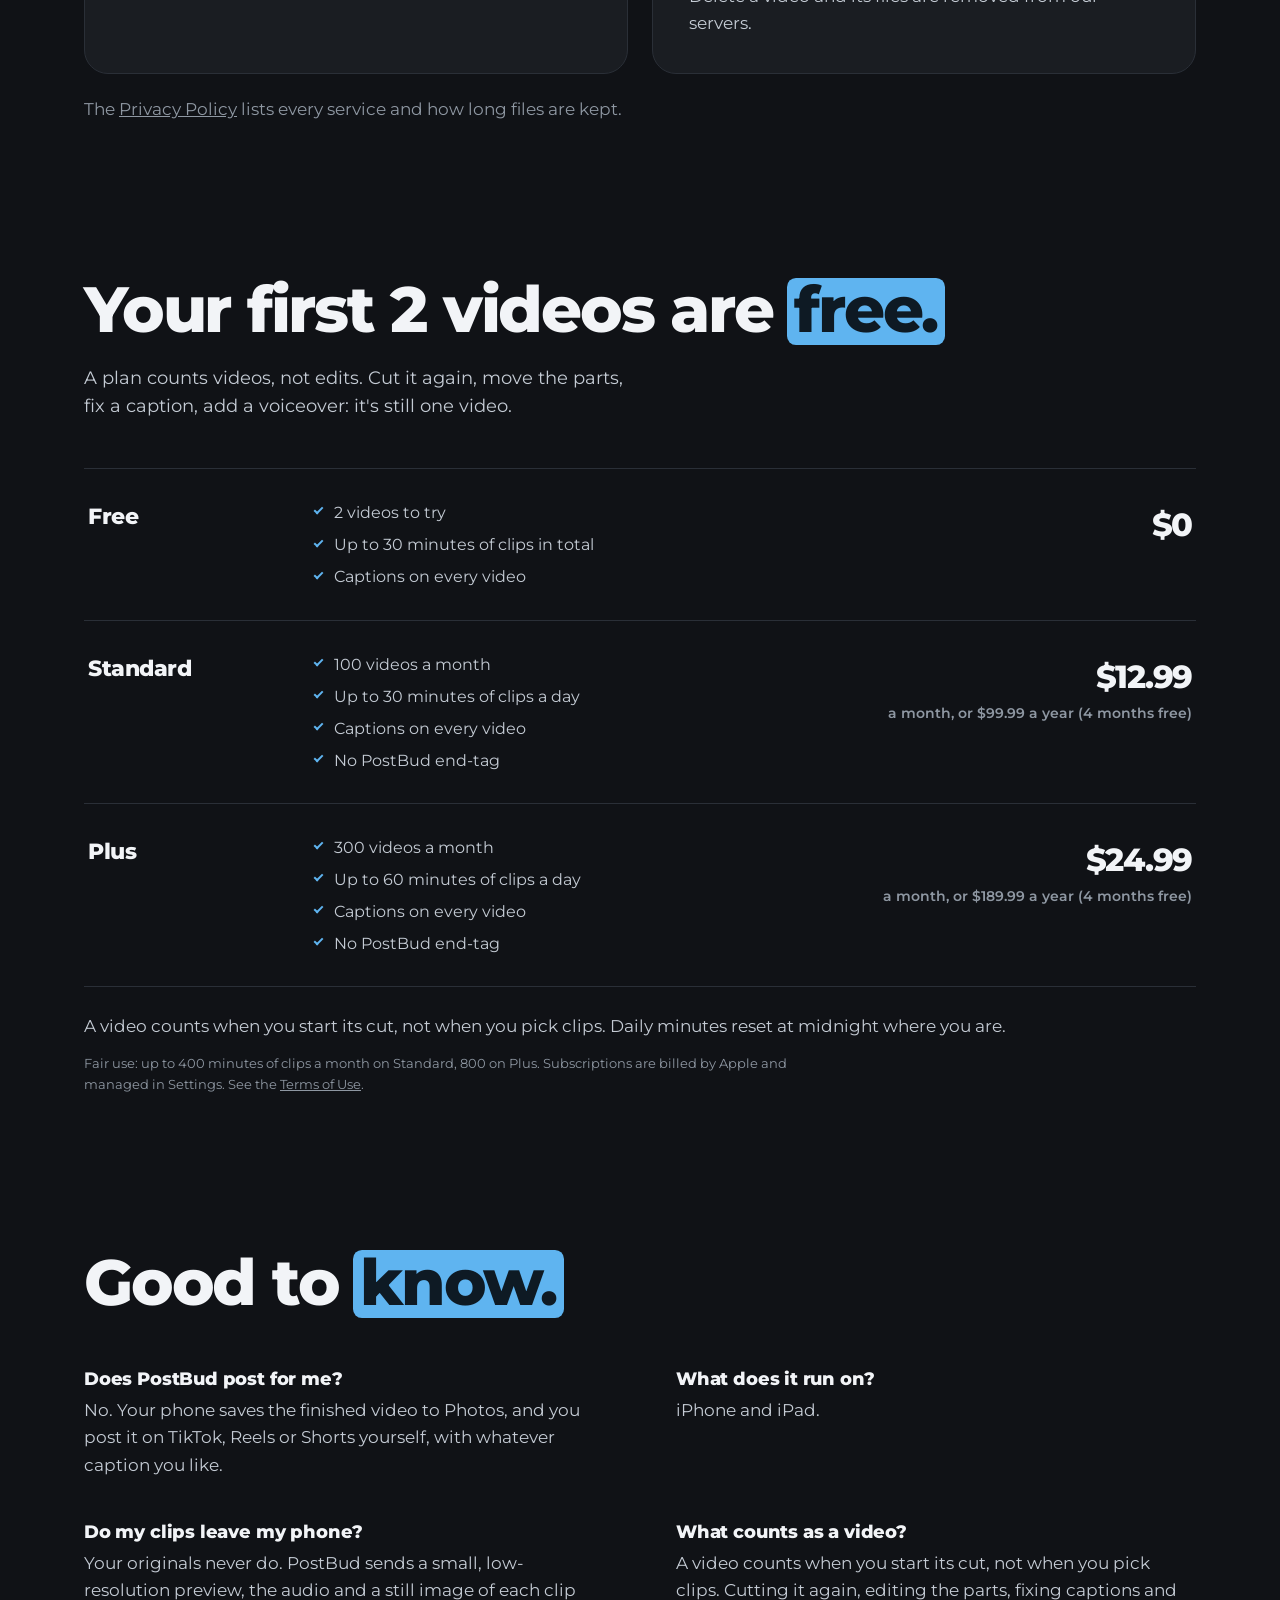
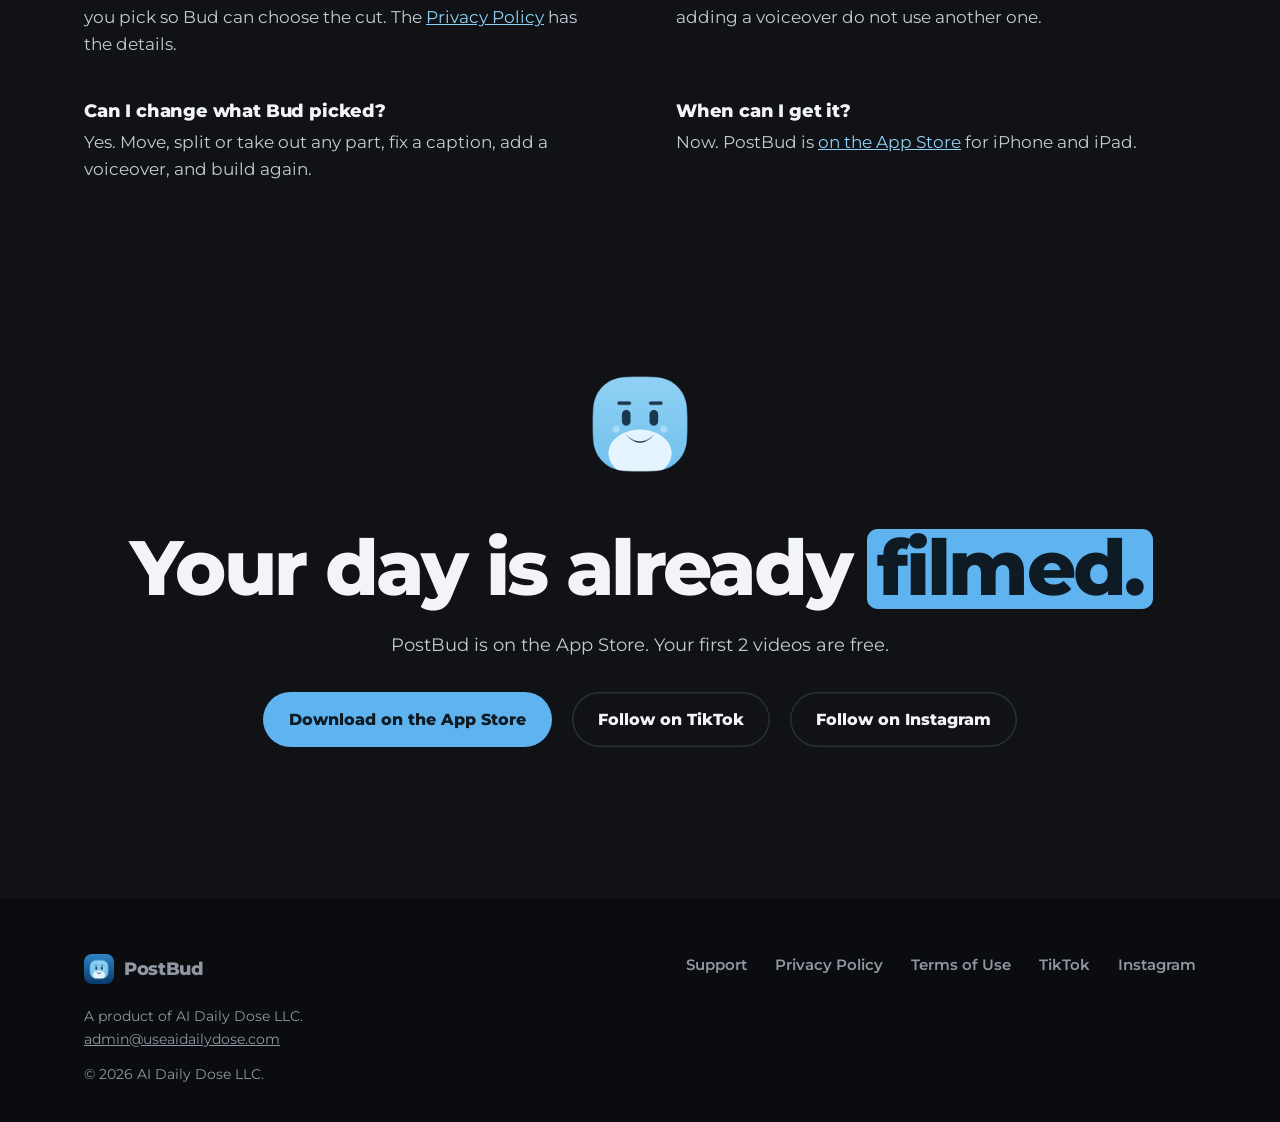
==== commit eaaea7ed: "fix: FAQ says 'for iPhone' but iPad shipped in build 100; aria-label uses touch idiom The "When can " ====
--- a/index.html
+++ b/index.html
@@ -140,7 +140,7 @@
     <div class="demo reveal">
       <div class="demo-frame">
         <img src="assets/fix-frame.jpg" alt="A still from the ferry ride" loading="lazy">
-        <p class="demo-cap">Shout out <span class="word"><span class="flag" id="flag">Misheard</span><button type="button" class="mis" id="mis" aria-label="Misheard caption word: empty A. Double tap to see it fixed.">empty A</button></span></p>
+        <p class="demo-cap">Shout out <span class="word"><span class="flag" id="flag">Misheard</span><button type="button" class="mis" id="mis" aria-label="Misheard caption word: empty A. Activate to see it fixed.">empty A</button></span></p>
       </div>
       <p class="demo-note" id="note" aria-live="polite">&nbsp;</p>
     </div>
@@ -216,7 +216,7 @@
       <div class="reveal"><h3>Do my clips leave my phone?</h3><p>Your originals never do. PostBud sends a small, low-resolution preview, the audio and a still image of each clip you pick so Bud can choose the cut. The <a href="/privacy.html">Privacy Policy</a> has the details.</p></div>
       <div class="reveal"><h3>What counts as a video?</h3><p>A video counts when you start its cut, not when you pick clips. Cutting it again, editing the parts, fixing captions and adding a voiceover do not use another one.</p></div>
       <div class="reveal"><h3>Can I change what Bud picked?</h3><p>Yes. Move, split or take out any part, fix a caption, add a voiceover, and build again.</p></div>
-      <div class="reveal"><h3>When can I get it?</h3><p>Now. PostBud is <a href="https://apps.apple.com/app/id6814636591">on the App Store</a> for iPhone.</p></div>
+      <div class="reveal"><h3>When can I get it?</h3><p>Now. PostBud is <a href="https://apps.apple.com/app/id6814636591">on the App Store</a> for iPhone and iPad.</p></div>
     </div>
   </div>
 </section>
